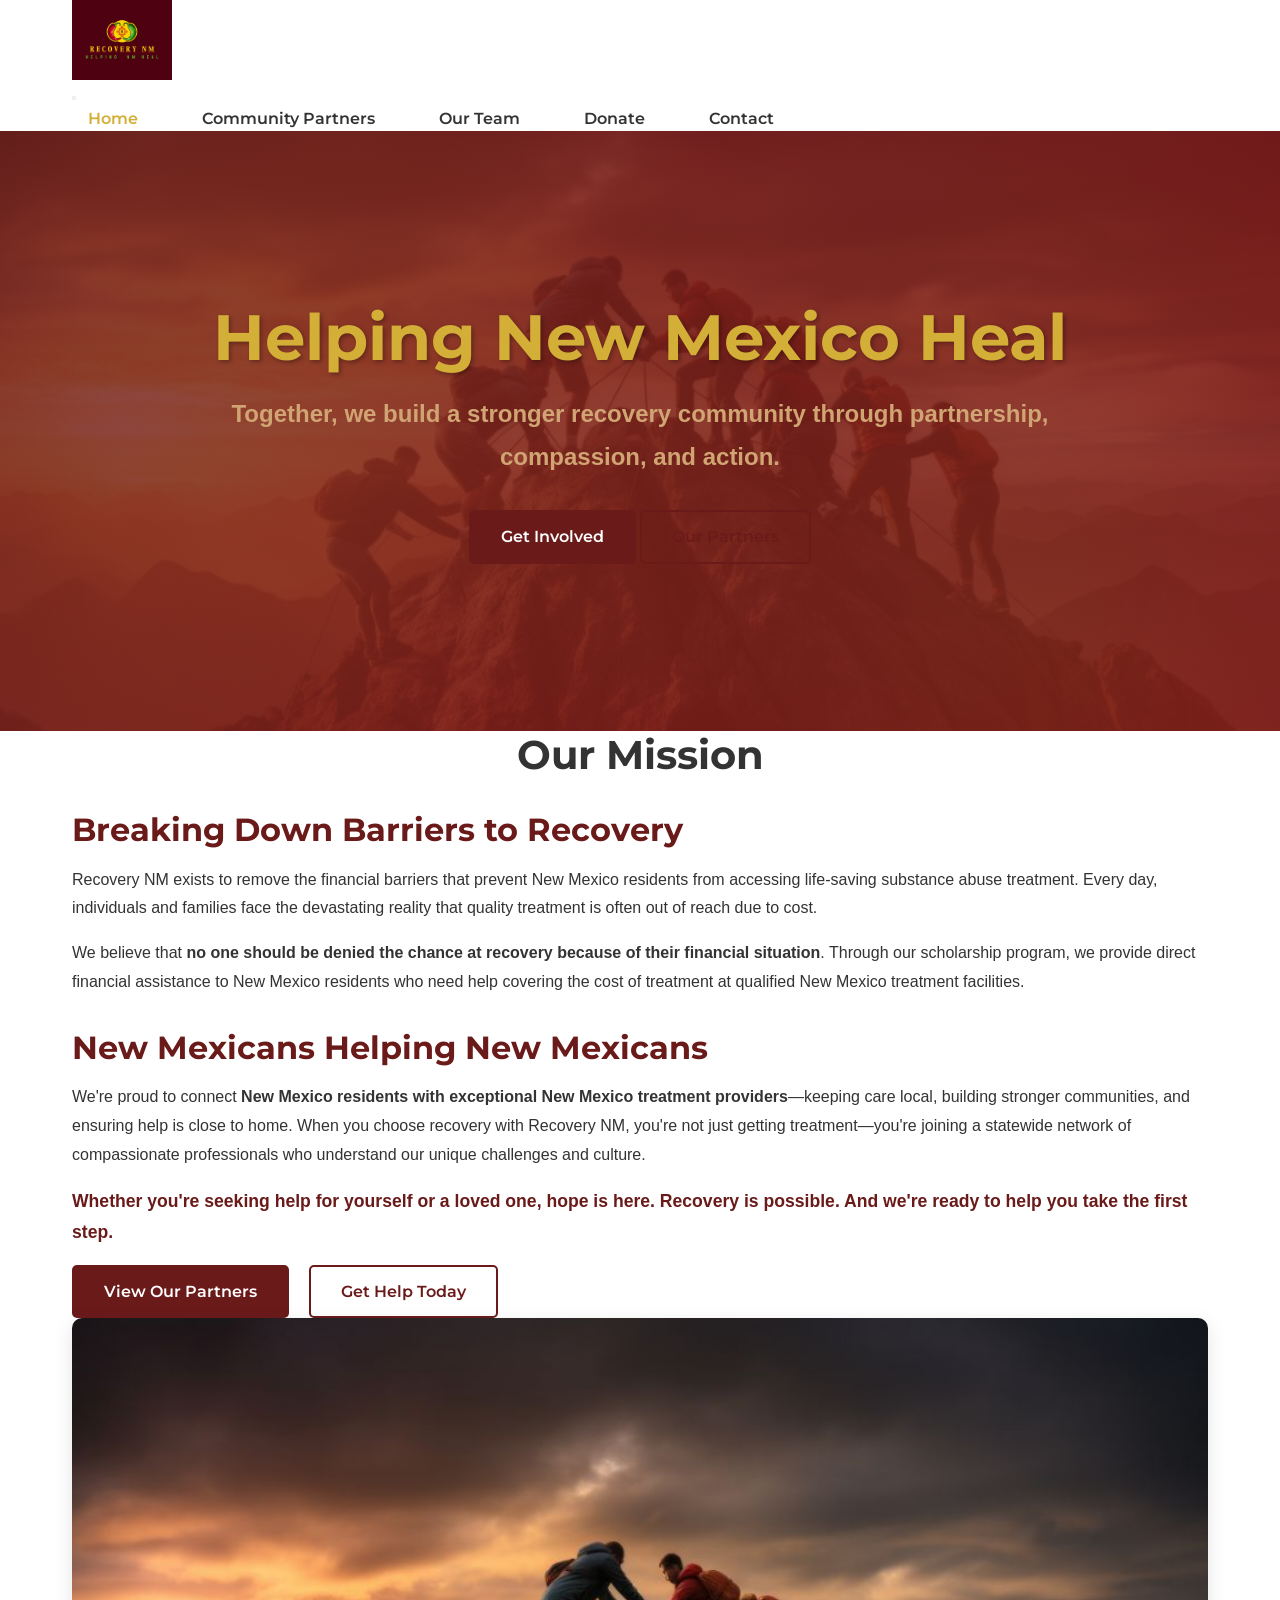
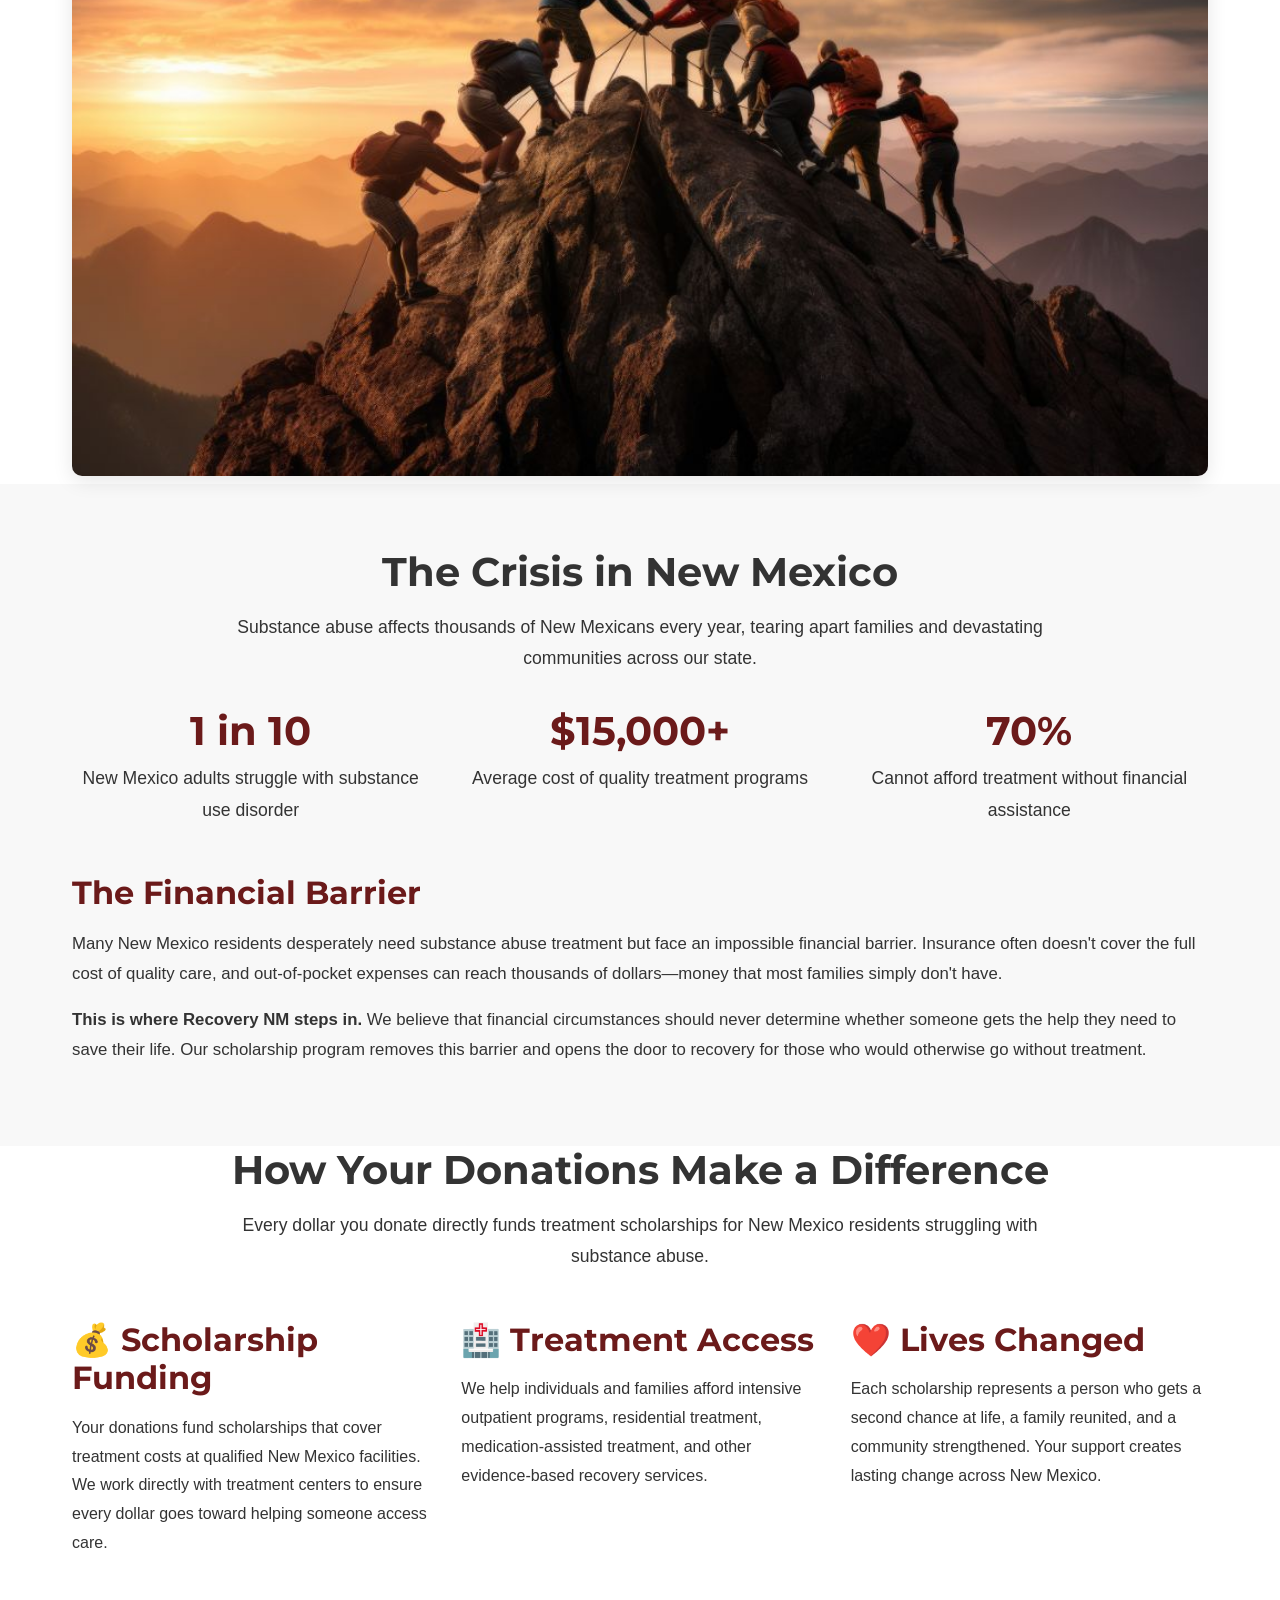
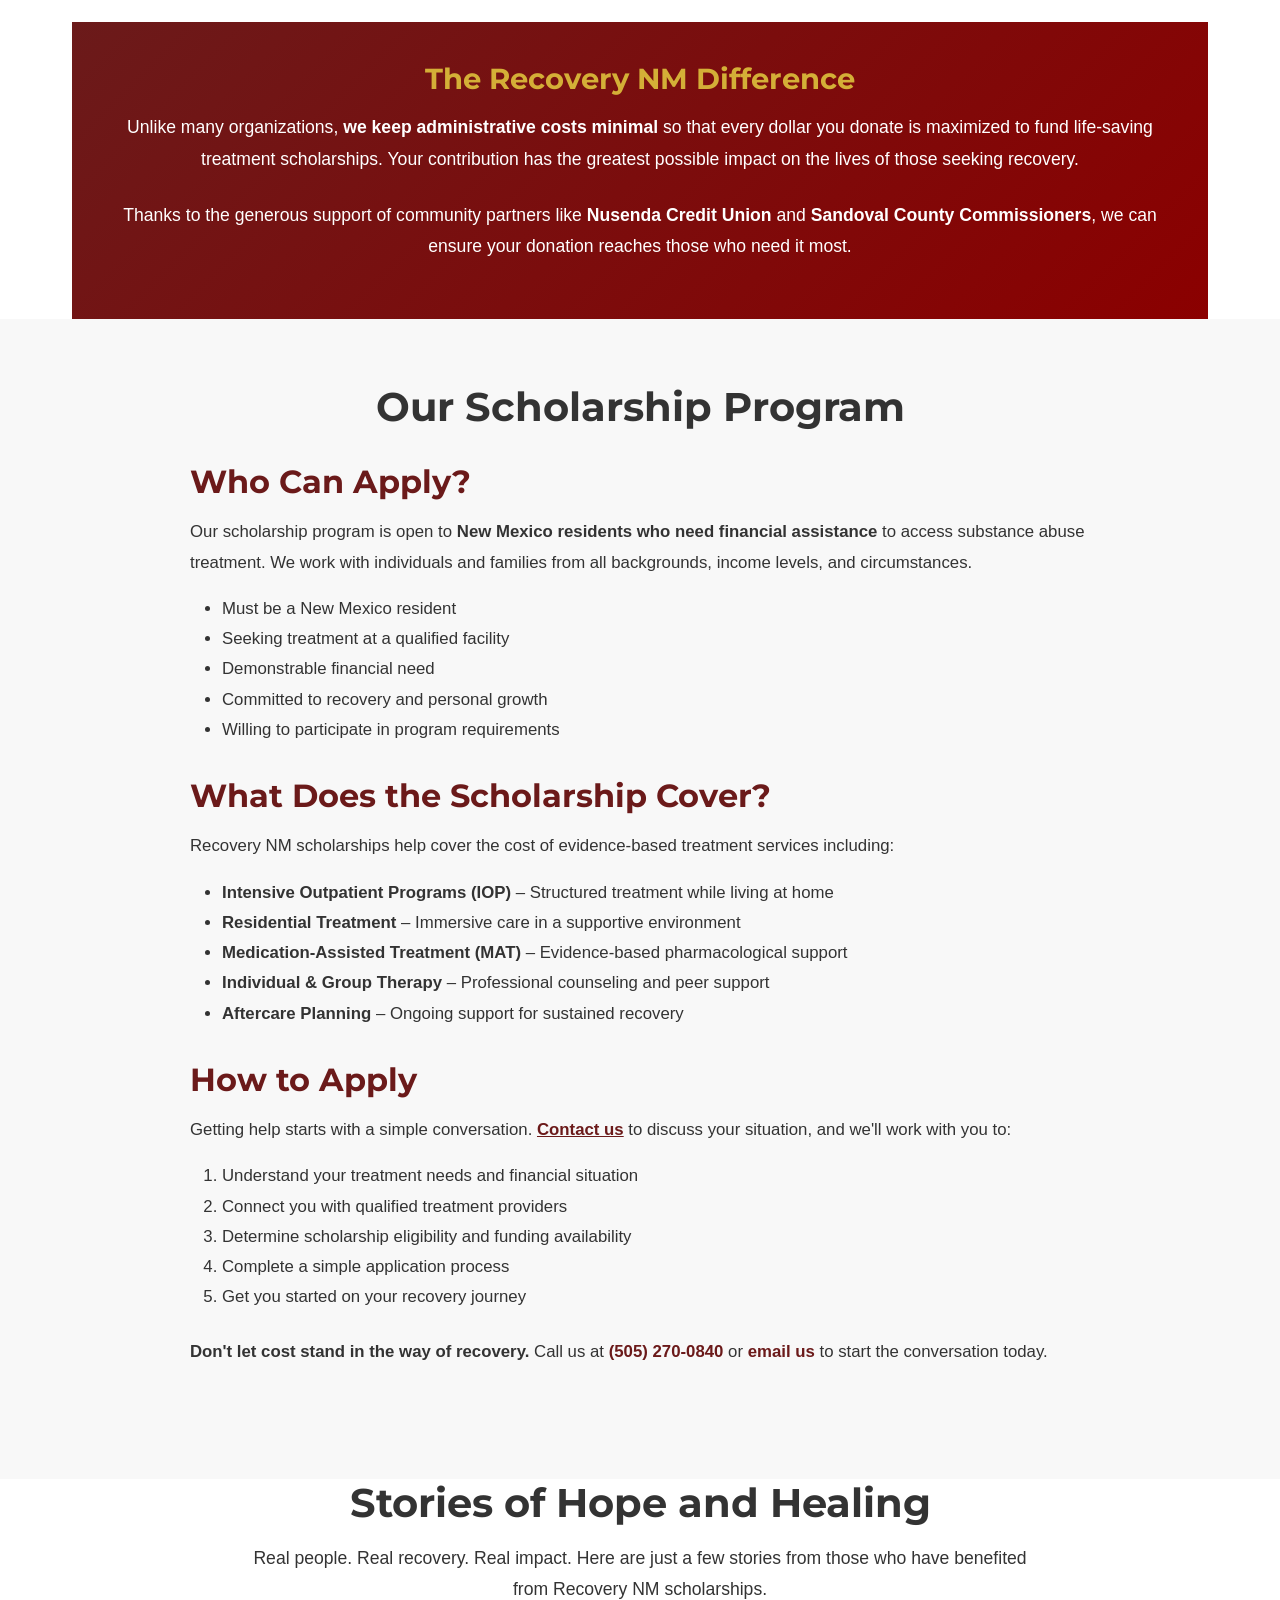
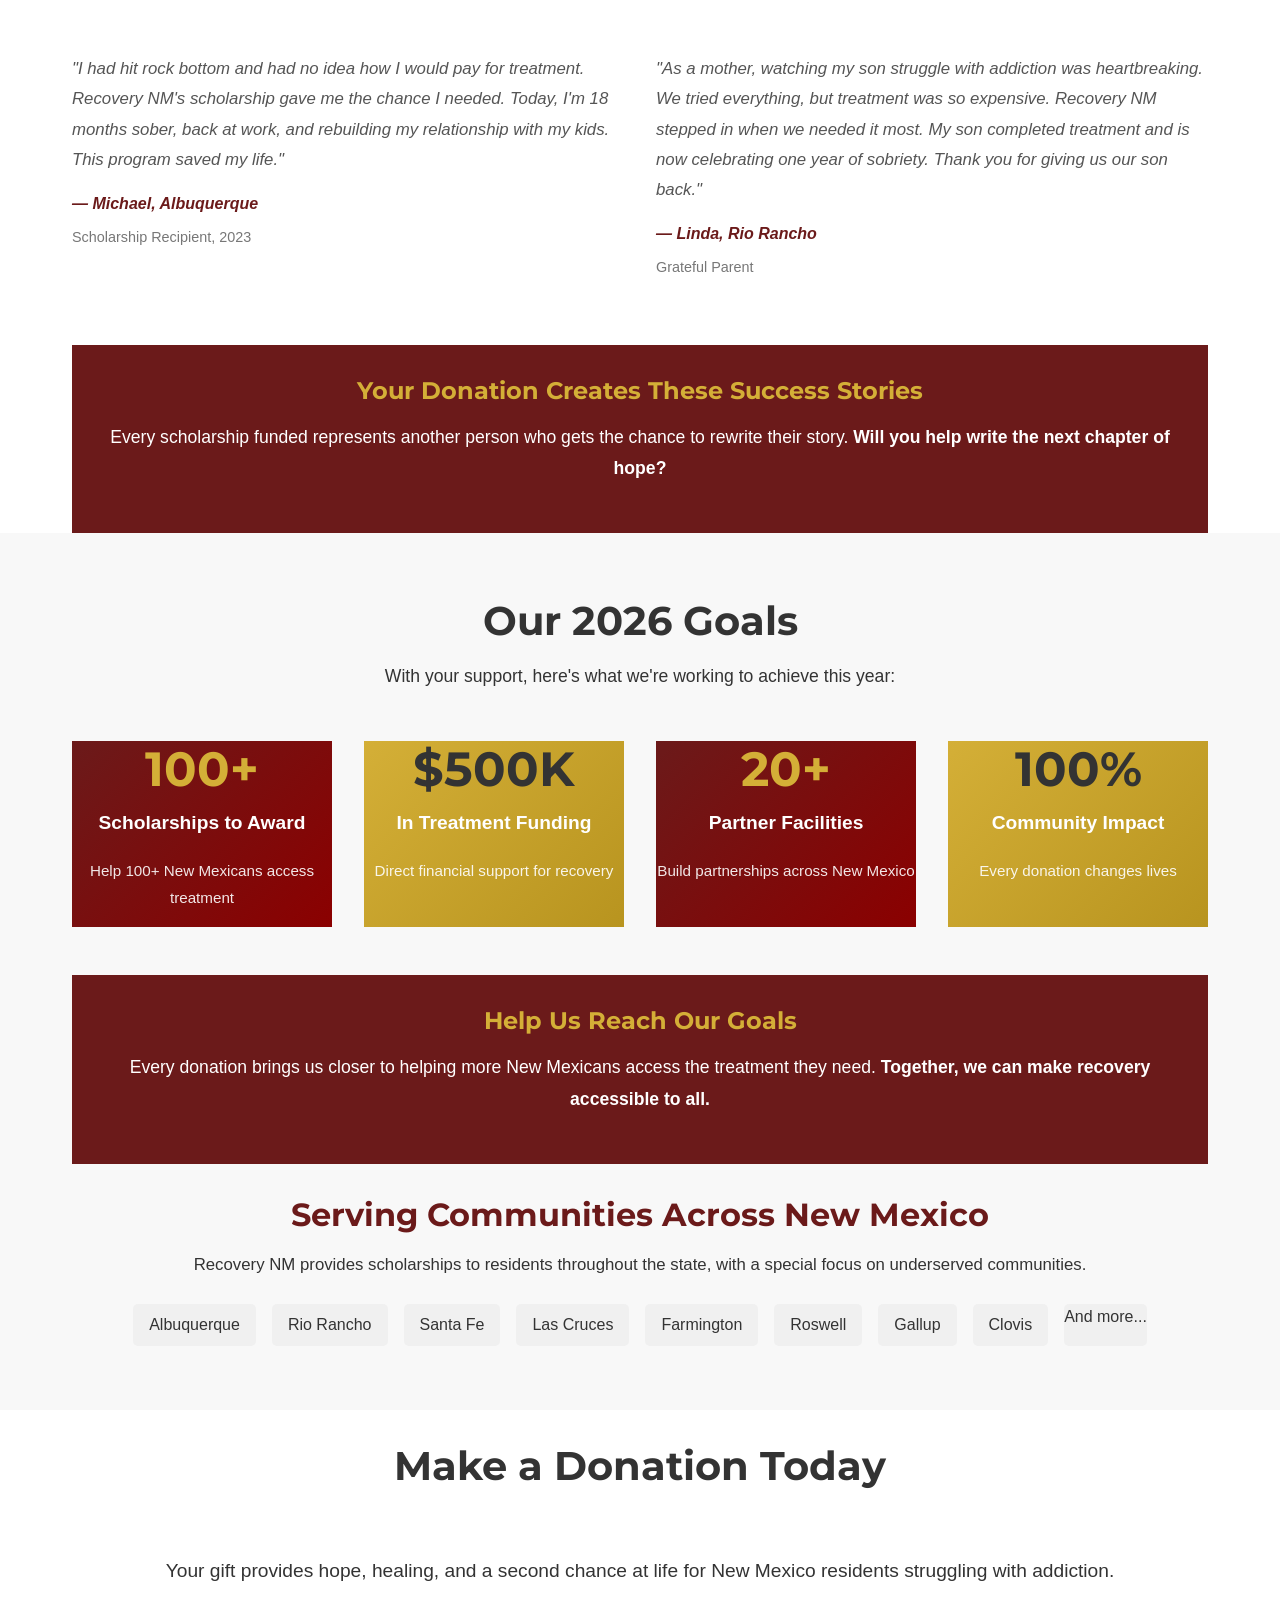
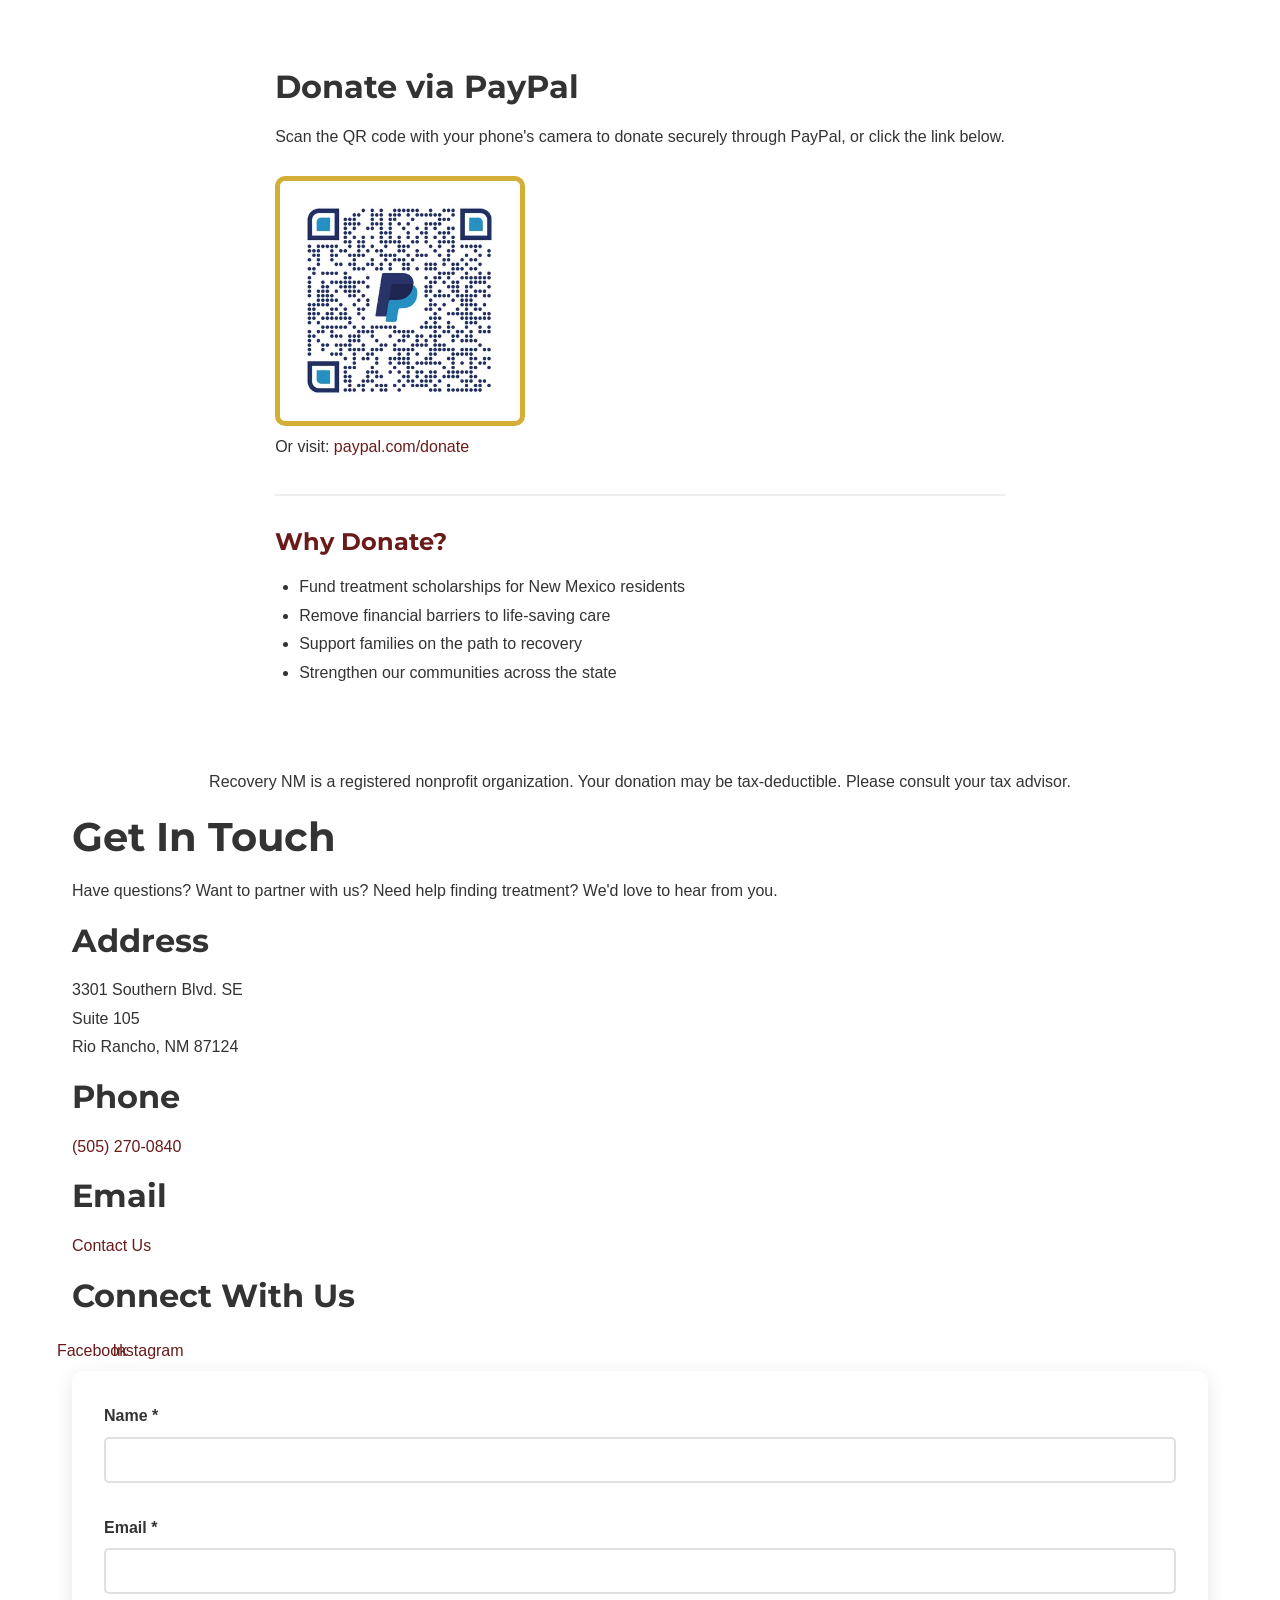
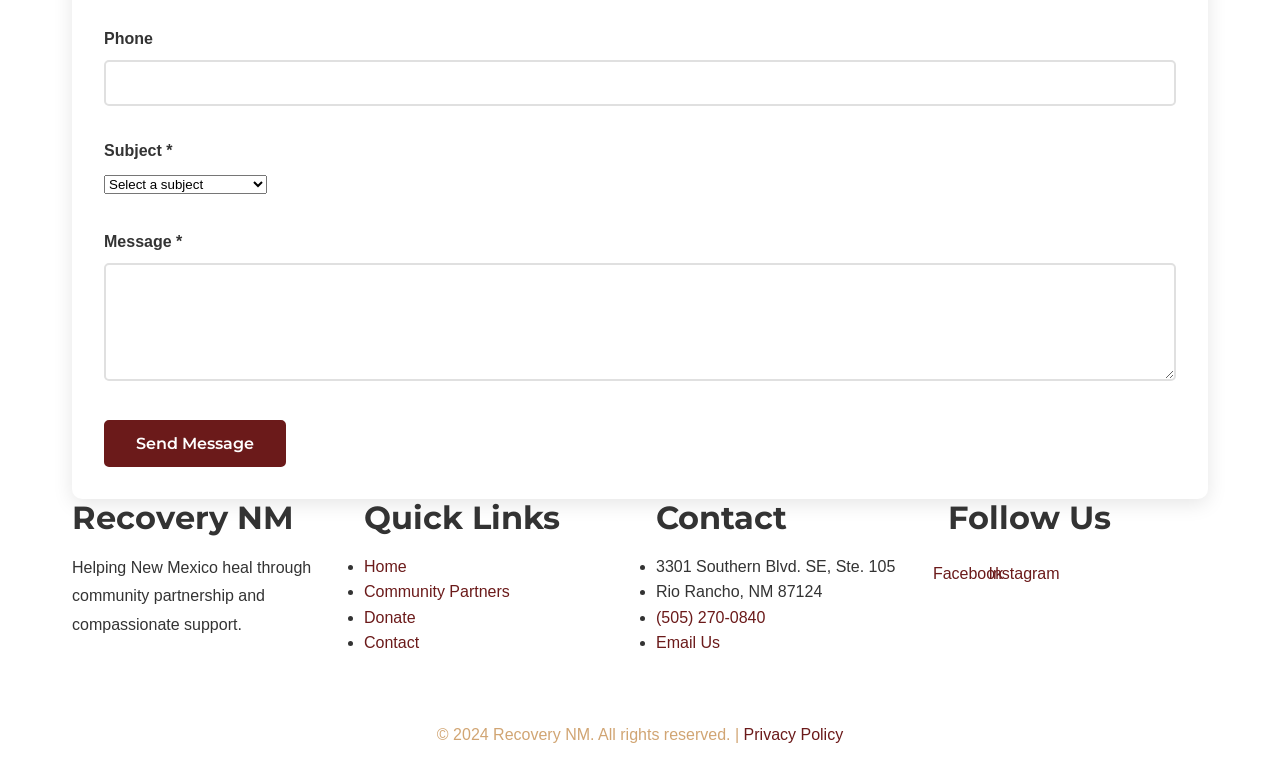
==== index.html @ 50d57548 "Update index.html" ====
<!DOCTYPE html>
<html lang="en">
<head>
    <meta charset="UTF-8">
    <meta name="viewport" content="width=device-width, initial-scale=1.0">
    
    <!-- Primary Meta Tags -->
    <title>Recovery NM - Substance Abuse Treatment Scholarships for New Mexico Residents</title>
    <meta name="title" content="Recovery NM - Substance Abuse Treatment Scholarships for New Mexico Residents">
    <meta name="description" content="Recovery NM provides treatment scholarships for New Mexico residents who cannot afford substance abuse treatment. Get help from New Mexico treatment providers. Call (505) 270-0840.">
    <meta name="keywords" content="substance abuse treatment New Mexico, addiction treatment scholarships, recovery help New Mexico, treatment funding NM, IOP scholarships, residential treatment help, Rio Rancho recovery, Albuquerque addiction help, Santa Fe treatment assistance, New Mexico drug rehab help">
    <meta name="author" content="Recovery NM">
    <meta name="robots" content="index, follow, max-image-preview:large, max-snippet:-1, max-video-preview:-1">
    <meta name="language" content="English">
    <meta name="revisit-after" content="7 days">
    <meta name="rating" content="General">
    <link rel="canonical" href="https://myrecoverynm.org/">
    
    <!-- Geo Tags for Local SEO -->
    <meta name="geo.region" content="US-NM">
    <meta name="geo.placename" content="Rio Rancho, New Mexico">
    <meta name="geo.position" content="35.2869;-106.6986">
    <meta name="ICBM" content="35.2869, -106.6986">
    
    <!-- Open Graph / Facebook -->
    <meta property="og:type" content="website">
    <meta property="og:url" content="https://myrecoverynm.org/">
    <meta property="og:site_name" content="Recovery NM">
    <meta property="og:title" content="Recovery NM - Substance Abuse Treatment Scholarships for New Mexico">
    <meta property="og:description" content="Free treatment scholarships for New Mexico residents struggling with addiction. Connect with local New Mexico treatment providers. Call (505) 270-0840 for help today.">
    <meta property="og:image" content="https://myrecoverynm.org/LOGO.png">
    <meta property="og:image:width" content="1200">
    <meta property="og:image:height" content="630">
    <meta property="og:image:alt" content="Recovery NM Logo - Helping New Mexico Heal">
    <meta property="og:locale" content="en_US">
    <meta property="article:modified_time" content="2026-05-21T00:00:00+00:00">
    
    <!-- Twitter Card -->
    <meta name="twitter:card" content="summary_large_image">
    <meta name="twitter:site" content="@RecoveryNM">
    <meta name="twitter:creator" content="@RecoveryNM">
    <meta name="twitter:url" content="https://myrecoverynm.org/">
    <meta name="twitter:title" content="Recovery NM - Treatment Scholarships for New Mexico Residents">
    <meta name="twitter:description" content="Get help paying for substance abuse treatment in New Mexico. Scholarships available for IOP and residential treatment. Call (505) 270-0840.">
    <meta name="twitter:image" content="https://myrecoverynm.org/LOGO.png">
    <meta name="twitter:image:alt" content="Recovery NM Logo">
    
    <!-- Apple Meta Tags -->
    <meta name="apple-mobile-web-app-capable" content="yes">
    <meta name="apple-mobile-web-app-status-bar-style" content="black-translucent">
    <meta name="apple-mobile-web-app-title" content="Recovery NM">
    <meta name="format-detection" content="telephone=yes">
    
    <!-- Microsoft Meta Tags -->
    <meta name="msapplication-TileColor" content="#6B1A1A">
    <meta name="msapplication-config" content="browserconfig.xml">
    <meta name="theme-color" content="#6B1A1A">
    
    <!-- Voice Search Optimization - Natural Language Questions -->
    <meta name="description" content="Looking for substance abuse treatment help in New Mexico? Recovery NM provides scholarships for New Mexico residents who cannot afford addiction treatment. We connect you with local New Mexico treatment providers for IOP and residential care. Call (505) 270-0840 for immediate assistance.">
    
    <!-- VERSION: ENHANCED-SEO-v3.0 | Last Updated: May 21, 2026 -->
    
    <link rel="stylesheet" href="css/main.css">
    <link rel="preconnect" href="https://fonts.googleapis.com">
    <link rel="preconnect" href="https://fonts.gstatic.com" crossorigin>
    <link href="https://fonts.googleapis.com/css2?family=Montserrat:wght@300;400;500;600;700&family=Open+Sans:wght@300;400;600&display=swap" rel="stylesheet">
    
    <link rel="icon" type="image/png" href="LOGO.png">
    <link rel="apple-touch-icon" href="LOGO.png">
    
    <!-- Enhanced Structured Data for SEO & Voice Search -->
    <script type="application/ld+json">
    {
      "@context": "https://schema.org",
      "@type": "NonprofitOrganization",
      "name": "Recovery NM",
      "alternateName": "Recovery New Mexico",
      "url": "https://myrecoverynm.org",
      "logo": {
        "@type": "ImageObject",
        "url": "https://myrecoverynm.org/LOGO.png",
        "width": 600,
        "height": 600
      },
      "image": "https://myrecoverynm.org/LOGO.png",
      "description": "Recovery NM provides substance abuse treatment scholarships for New Mexico residents who cannot afford addiction treatment. We connect New Mexicans with local treatment providers for IOP and residential care.",
      "slogan": "Helping New Mexico Heal",
      "foundingDate": "2023",
      "address": {
        "@type": "PostalAddress",
        "streetAddress": "3301 Southern Blvd. SE, Suite 105",
        "addressLocality": "Rio Rancho",
        "addressRegion": "NM",
        "postalCode": "87124",
        "addressCountry": "US"
      },
      "geo": {
        "@type": "GeoCoordinates",
        "latitude": "35.2869",
        "longitude": "-106.6986"
      },
      "telephone": "+1-505-270-0840",
      "email": "sean_roberts@dmhiop.com",
      "areaServed": {
        "@type": "State",
        "name": "New Mexico",
        "sameAs": "https://en.wikipedia.org/wiki/New_Mexico"
      },
      "serviceArea": [
        {
          "@type": "City",
          "name": "Albuquerque"
        },
        {
          "@type": "City",
          "name": "Rio Rancho"
        },
        {
          "@type": "City",
          "name": "Santa Fe"
        },
        {
          "@type": "City",
          "name": "Las Cruces"
        }
      ],
      "sameAs": [
        "https://www.facebook.com/RecoveryNM",
        "https://www.instagram.com/recoverynm"
      ],
      "contactPoint": [
        {
          "@type": "ContactPoint",
          "telephone": "+1-505-270-0840",
          "contactType": "Customer Service",
          "areaServed": "US-NM",
          "availableLanguage": ["English", "Spanish"],
          "contactOption": "TollFree"
        }
      ],
      "nonprofitStatus": "Nonprofit501c3",
      "knowsAbout": [
        "Substance Abuse Treatment",
        "Addiction Recovery",
        "Treatment Scholarships",
        "Intensive Outpatient Programs",
        "Residential Treatment",
        "Medication Assisted Treatment"
      ],
      "offers": {
        "@type": "Offer",
        "name": "Treatment Scholarships",
        "description": "Financial assistance for substance abuse treatment in New Mexico",
        "areaServed": "New Mexico"
      }
    }
    </script>
    
    <!-- FAQ Schema for Voice Search -->
    <script type="application/ld+json">
    {
      "@context": "https://schema.org",
      "@type": "FAQPage",
      "mainEntity": [
        {
          "@type": "Question",
          "name": "How do I get help paying for substance abuse treatment in New Mexico?",
          "acceptedAnswer": {
            "@type": "Answer",
            "text": "Recovery NM provides treatment scholarships for New Mexico residents who cannot afford substance abuse treatment. Call (505) 270-0840 to discuss your situation and apply for a scholarship to cover treatment costs at qualified New Mexico facilities."
          }
        },
        {
          "@type": "Question",
          "name": "What does Recovery NM scholarship cover?",
          "acceptedAnswer": {
            "@type": "Answer",
            "text": "Recovery NM scholarships help cover the cost of intensive outpatient programs (IOP), residential treatment, medication-assisted treatment, individual and group therapy, and aftercare planning at New Mexico treatment facilities."
          }
        },
        {
          "@type": "Question",
          "name": "Who is eligible for Recovery NM treatment scholarships?",
          "acceptedAnswer": {
            "@type": "Answer",
            "text": "New Mexico residents who demonstrate financial need and are seeking treatment at a qualified New Mexico facility are eligible to apply for Recovery NM scholarships. Call (505) 270-0840 to discuss eligibility."
          }
        },
        {
          "@type": "Question",
          "name": "Where is Recovery NM located?",
          "acceptedAnswer": {
            "@type": "Answer",
            "text": "Recovery NM is located at 3301 Southern Blvd. SE, Suite 105, Rio Rancho, NM 87124. We serve New Mexico residents statewide including Albuquerque, Rio Rancho, Santa Fe, Las Cruces, and all other New Mexico communities."
          }
        }
      ]
    }
    </script>
    
    <!-- Local Business Schema -->
    <script type="application/ld+json">
    {
      "@context": "https://schema.org",
      "@type": "LocalBusiness",
      "name": "Recovery NM",
      "image": "https://myrecoverynm.org/LOGO.png",
      "@id": "https://myrecoverynm.org",
      "url": "https://myrecoverynm.org",
      "telephone": "+1-505-270-0840",
      "priceRange": "$$",
      "address": {
        "@type": "PostalAddress",
        "streetAddress": "3301 Southern Blvd. SE, Suite 105",
        "addressLocality": "Rio Rancho",
        "addressRegion": "NM",
        "postalCode": "87124",
        "addressCountry": "US"
      },
      "geo": {
        "@type": "GeoCoordinates",
        "latitude": 35.2869,
        "longitude": -106.6986
      },
      "openingHoursSpecification": {
        "@type": "OpeningHoursSpecification",
        "dayOfWeek": [
          "Monday",
          "Tuesday",
          "Wednesday",
          "Thursday",
          "Friday"
        ],
        "opens": "09:00",
        "closes": "17:00"
      },
      "sameAs": [
        "https://www.facebook.com/RecoveryNM",
        "https://www.instagram.com/recoverynm"
      ]
    }
    </script>
</head>
<body>
    <!-- Header Section -->
    <header class="site-header">
        <div class="container">
            <div class="header-content">
                <div class="logo">
                    <a href="index.html" aria-label="Recovery NM Home">
                        <img src="LOGO.png" alt="Recovery NM Logo - Helping NM Heal" class="logo-image">
                    </a>
                </div>
                <nav class="main-nav" role="navigation" aria-label="Main navigation">
                    <button class="mobile-menu-toggle" aria-label="Toggle mobile menu" aria-expanded="false">
                        <span class="hamburger"></span>
                        <span class="hamburger"></span>
                        <span class="hamburger"></span>
                    </button>
                    <ul class="nav-menu">
                        <li><a href="index.html" class="nav-link active">Home</a></li>
                        <li><a href="community-partners.html" class="nav-link">Community Partners</a></li>
                        <li><a href="staff.html" class="nav-link">Our Team</a></li>
                        <li><a href="donate.html" class="nav-link">Donate</a></li>
                        <li><a href="#contact" class="nav-link">Contact</a></li>
                    </ul>
                </nav>
            </div>
        </div>
    </header>

    <!-- Hero Section -->
    <section class="hero" role="banner">
        <div class="container">
            <div class="hero-content">
                <h1 class="hero-title">Helping New Mexico Heal</h1>
                <p class="hero-subtitle">Together, we build a stronger recovery community through partnership, compassion, and action.</p>
                <div class="hero-cta">
                    <a href="#contact" class="btn btn-primary">Get Involved</a>
                    <a href="community-partners.html" class="btn btn-secondary">Our Partners</a>
                </div>
            </div>
        </div>
    </section>

    <!-- Mission Section -->
    <section class="partnership-section" id="about">
        <div class="container">
            <h2 class="section-title" style="text-align: center; margin-bottom: 2rem;">Our Mission</h2>
            <div class="section-grid">
                <div class="content-column">
                    <h3 style="color: #6B1A1A; margin-bottom: 1rem;">Breaking Down Barriers to Recovery</h3>
                    <p class="section-text">
                        Recovery NM exists to remove the financial barriers that prevent New Mexico residents from accessing life-saving substance abuse treatment. Every day, individuals and families face the devastating reality that quality treatment is often out of reach due to cost.
                    </p>
                    <p class="section-text">
                        We believe that <strong>no one should be denied the chance at recovery because of their financial situation</strong>. Through our scholarship program, we provide direct financial assistance to New Mexico residents who need help covering the cost of treatment at qualified New Mexico treatment facilities.
                    </p>
                    <h3 style="color: #6B1A1A; margin-bottom: 1rem; margin-top: 2rem;">New Mexicans Helping New Mexicans</h3>
                    <p class="section-text">
                        We're proud to connect <strong>New Mexico residents with exceptional New Mexico treatment providers</strong>—keeping care local, building stronger communities, and ensuring help is close to home. When you choose recovery with Recovery NM, you're not just getting treatment—you're joining a statewide network of compassionate professionals who understand our unique challenges and culture.
                    </p>
                    <p class="section-text" style="color: #6B1A1A; font-weight: 600; font-size: 1.1rem;">
                        Whether you're seeking help for yourself or a loved one, hope is here. Recovery is possible. And we're ready to help you take the first step.
                    </p>
                    <a href="community-partners.html" class="btn btn-primary" style="margin-right: 1rem;">View Our Partners</a>
                    <a href="#contact" class="btn btn-secondary">Get Help Today</a>
                </div>
                <div class="image-column">
                    <img src="HERO-CLIMBERS.jpg" alt="Team helping each other reach the summit" class="section-image">
                </div>
            </div>
        </div>
    </section>

    <!-- The Crisis Section -->
    <section class="donation-section" style="background: #f8f8f8; padding: 4rem 0;">
        <div class="container">
            <h2 class="section-title" style="text-align: center; margin-bottom: 1rem;">The Crisis in New Mexico</h2>
            <p class="section-text" style="text-align: center; max-width: 900px; margin: 0 auto 2rem; font-size: 1.1rem;">
                Substance abuse affects thousands of New Mexicans every year, tearing apart families and devastating communities across our state.
            </p>
            
            <div style="display: grid; grid-template-columns: repeat(auto-fit, minmax(280px, 1fr)); gap: 2rem; margin-bottom: 2rem;">
                <div class="donation-card" style="text-align: center;">
                    <h3 style="color: #6B1A1A; font-size: 2.5rem; margin-bottom: 0.5rem;">1 in 10</h3>
                    <p style="font-size: 1.1rem;">New Mexico adults struggle with substance use disorder</p>
                </div>
                
                <div class="donation-card" style="text-align: center;">
                    <h3 style="color: #6B1A1A; font-size: 2.5rem; margin-bottom: 0.5rem;">$15,000+</h3>
                    <p style="font-size: 1.1rem;">Average cost of quality treatment programs</p>
                </div>
                
                <div class="donation-card" style="text-align: center;">
                    <h3 style="color: #6B1A1A; font-size: 2.5rem; margin-bottom: 0.5rem;">70%</h3>
                    <p style="font-size: 1.1rem;">Cannot afford treatment without financial assistance</p>
                </div>
            </div>
            
            <div class="donation-card">
                <h3 style="color: #6B1A1A; margin-bottom: 1rem;">The Financial Barrier</h3>
                <p style="font-size: 1.05rem; line-height: 1.8; margin-bottom: 1rem;">
                    Many New Mexico residents desperately need substance abuse treatment but face an impossible financial barrier. Insurance often doesn't cover the full cost of quality care, and out-of-pocket expenses can reach thousands of dollars—money that most families simply don't have.
                </p>
                <p style="font-size: 1.05rem; line-height: 1.8;">
                    <strong>This is where Recovery NM steps in.</strong> We believe that financial circumstances should never determine whether someone gets the help they need to save their life. Our scholarship program removes this barrier and opens the door to recovery for those who would otherwise go without treatment.
                </p>
            </div>
        </div>
    </section>

    <!-- How Donations Help Section -->
    <section class="partnership-section">
        <div class="container">
            <h2 class="section-title" style="text-align: center; margin-bottom: 1rem;">How Your Donations Make a Difference</h2>
            <p class="section-text" style="text-align: center; max-width: 800px; margin: 0 auto 3rem; font-size: 1.1rem;">
                Every dollar you donate directly funds treatment scholarships for New Mexico residents struggling with substance abuse.
            </p>
            
            <div style="display: grid; grid-template-columns: repeat(auto-fit, minmax(280px, 1fr)); gap: 2rem; margin-bottom: 3rem;">
                <div class="donation-card">
                    <h3 style="color: #6B1A1A; margin-bottom: 1rem;">💰 Scholarship Funding</h3>
                    <p>Your donations fund scholarships that cover treatment costs at qualified New Mexico facilities. We work directly with treatment centers to ensure every dollar goes toward helping someone access care.</p>
                </div>
                
                <div class="donation-card">
                    <h3 style="color: #6B1A1A; margin-bottom: 1rem;">🏥 Treatment Access</h3>
                    <p>We help individuals and families afford intensive outpatient programs, residential treatment, medication-assisted treatment, and other evidence-based recovery services.</p>
                </div>
                
                <div class="donation-card">
                    <h3 style="color: #6B1A1A; margin-bottom: 1rem;">❤️ Lives Changed</h3>
                    <p>Each scholarship represents a person who gets a second chance at life, a family reunited, and a community strengthened. Your support creates lasting change across New Mexico.</p>
                </div>
            </div>
            
            <div class="donation-card" style="background: linear-gradient(135deg, #6B1A1A 0%, #8B0000 100%); color: white; padding: 2.5rem; text-align: center;">
                <h3 style="color: #D4AF37; margin-bottom: 1rem; font-size: 1.8rem;">The Recovery NM Difference</h3>
                <p style="font-size: 1.1rem; line-height: 1.8; margin-bottom: 1.5rem;">
                    Unlike many organizations, <strong>we keep administrative costs minimal</strong> so that every dollar you donate is maximized to fund life-saving treatment scholarships. Your contribution has the greatest possible impact on the lives of those seeking recovery.
                </p>
                <p style="font-size: 1.1rem; line-height: 1.8;">
                    Thanks to the generous support of community partners like <strong>Nusenda Credit Union</strong> and <strong>Sandoval County Commissioners</strong>, we can ensure your donation reaches those who need it most.
                </p>
            </div>
        </div>
    </section>

    <!-- Scholarship Program Section -->
    <section class="donation-section" style="background: #f8f8f8; padding: 4rem 0;">
        <div class="container">
            <h2 class="section-title" style="text-align: center; margin-bottom: 2rem;">Our Scholarship Program</h2>
            
            <div style="max-width: 900px; margin: 0 auto 3rem;">
                <div class="donation-card" style="margin-bottom: 2rem;">
                    <h3 style="color: #6B1A1A; margin-bottom: 1rem;">Who Can Apply?</h3>
                    <p style="font-size: 1.05rem; line-height: 1.8; margin-bottom: 1rem;">
                        Our scholarship program is open to <strong>New Mexico residents who need financial assistance</strong> to access substance abuse treatment. We work with individuals and families from all backgrounds, income levels, and circumstances.
                    </p>
                    <ul style="padding-left: 2rem; line-height: 1.8; font-size: 1.05rem;">
                        <li>Must be a New Mexico resident</li>
                        <li>Seeking treatment at a qualified facility</li>
                        <li>Demonstrable financial need</li>
                        <li>Committed to recovery and personal growth</li>
                        <li>Willing to participate in program requirements</li>
                    </ul>
                </div>
                
                <div class="donation-card" style="margin-bottom: 2rem;">
                    <h3 style="color: #6B1A1A; margin-bottom: 1rem;">What Does the Scholarship Cover?</h3>
                    <p style="font-size: 1.05rem; line-height: 1.8; margin-bottom: 1rem;">
                        Recovery NM scholarships help cover the cost of evidence-based treatment services including:
                    </p>
                    <ul style="padding-left: 2rem; line-height: 1.8; font-size: 1.05rem;">
                        <li><strong>Intensive Outpatient Programs (IOP)</strong> – Structured treatment while living at home</li>
                        <li><strong>Residential Treatment</strong> – Immersive care in a supportive environment</li>
                        <li><strong>Medication-Assisted Treatment (MAT)</strong> – Evidence-based pharmacological support</li>
                        <li><strong>Individual & Group Therapy</strong> – Professional counseling and peer support</li>
                        <li><strong>Aftercare Planning</strong> – Ongoing support for sustained recovery</li>
                    </ul>
                </div>
                
                <div class="donation-card">
                    <h3 style="color: #6B1A1A; margin-bottom: 1rem;">How to Apply</h3>
                    <p style="font-size: 1.05rem; line-height: 1.8; margin-bottom: 1rem;">
                        Getting help starts with a simple conversation. <a href="#contact" style="color: #6B1A1A; font-weight: 600; text-decoration: underline;">Contact us</a> to discuss your situation, and we'll work with you to:
                    </p>
                    <ol style="padding-left: 2rem; line-height: 1.8; font-size: 1.05rem;">
                        <li>Understand your treatment needs and financial situation</li>
                        <li>Connect you with qualified treatment providers</li>
                        <li>Determine scholarship eligibility and funding availability</li>
                        <li>Complete a simple application process</li>
                        <li>Get you started on your recovery journey</li>
                    </ol>
                    <p style="font-size: 1.05rem; line-height: 1.8; margin-top: 1.5rem;">
                        <strong>Don't let cost stand in the way of recovery.</strong> Call us at <a href="tel:505-270-0840" style="color: #6B1A1A; font-weight: 600;">(505) 270-0840</a> or <a href="mailto:sean_roberts@dmhiop.com" style="color: #6B1A1A; font-weight: 600;">email us</a> to start the conversation today.
                    </p>
                </div>
            </div>
        </div>
    </section>

    <!-- Success Stories / Testimonials Section -->
    <section class="partnership-section">
        <div class="container">
            <h2 class="section-title" style="text-align: center; margin-bottom: 1rem;">Stories of Hope and Healing</h2>
            <p class="section-text" style="text-align: center; max-width: 800px; margin: 0 auto 3rem; font-size: 1.1rem;">
                Real people. Real recovery. Real impact. Here are just a few stories from those who have benefited from Recovery NM scholarships.
            </p>
            
            <div style="display: grid; grid-template-columns: repeat(auto-fit, minmax(300px, 1fr)); gap: 2rem; margin-bottom: 3rem;">
                <div class="donation-card">
                    <blockquote style="font-style: italic; color: #555; margin-bottom: 1rem; font-size: 1.05rem; line-height: 1.8;">
                        "I had hit rock bottom and had no idea how I would pay for treatment. Recovery NM's scholarship gave me the chance I needed. Today, I'm 18 months sober, back at work, and rebuilding my relationship with my kids. This program saved my life."
                    </blockquote>
                    <cite style="color: #6B1A1A; font-weight: 600; font-size: 1rem;">— Michael, Albuquerque</cite>
                    <p style="margin-top: 0.5rem; font-size: 0.9rem; color: #777;">Scholarship Recipient, 2023</p>
                </div>
                
                <div class="donation-card">
                    <blockquote style="font-style: italic; color: #555; margin-bottom: 1rem; font-size: 1.05rem; line-height: 1.8;">
                        "As a mother, watching my son struggle with addiction was heartbreaking. We tried everything, but treatment was so expensive. Recovery NM stepped in when we needed it most. My son completed treatment and is now celebrating one year of sobriety. Thank you for giving us our son back."
                    </blockquote>
                    <cite style="color: #6B1A1A; font-weight: 600; font-size: 1rem;">— Linda, Rio Rancho</cite>
                    <p style="margin-top: 0.5rem; font-size: 0.9rem; color: #777;">Grateful Parent</p>
                </div>
            </div>
            
            <div class="donation-card" style="background: #6B1A1A; color: white; padding: 2rem; text-align: center;">
                <h3 style="color: #D4AF37; margin-bottom: 1rem; font-size: 1.5rem;">Your Donation Creates These Success Stories</h3>
                <p style="font-size: 1.1rem; line-height: 1.8;">
                    Every scholarship funded represents another person who gets the chance to rewrite their story. <strong>Will you help write the next chapter of hope?</strong>
                </p>
            </div>
        </div>
    </section>

    <!-- Our Goals Section -->
    <section class="donation-section" style="background: #f8f8f8; padding: 4rem 0;">
        <div class="container">
            <h2 class="section-title" style="text-align: center; margin-bottom: 1rem;">Our 2026 Goals</h2>
            <p class="section-text" style="text-align: center; max-width: 800px; margin: 0 auto 3rem; font-size: 1.1rem;">
                With your support, here's what we're working to achieve this year:
            </p>
            
            <div style="display: grid; grid-template-columns: repeat(auto-fit, minmax(250px, 1fr)); gap: 2rem; margin-bottom: 3rem;">
                <div class="donation-card" style="text-align: center; background: linear-gradient(135deg, #6B1A1A 0%, #8B0000 100%); color: white;">
                    <h3 style="color: #D4AF37; font-size: 3rem; margin-bottom: 0.5rem;">100+</h3>
                    <p style="font-size: 1.2rem; font-weight: 600;">Scholarships to Award</p>
                    <p style="font-size: 0.95rem; margin-top: 0.5rem; opacity: 0.9;">Help 100+ New Mexicans access treatment</p>
                </div>
                
                <div class="donation-card" style="text-align: center; background: linear-gradient(135deg, #D4AF37 0%, #B8941F 100%); color: white;">
                    <h3 style="font-size: 3rem; margin-bottom: 0.5rem;">$500K</h3>
                    <p style="font-size: 1.2rem; font-weight: 600;">In Treatment Funding</p>
                    <p style="font-size: 0.95rem; margin-top: 0.5rem; opacity: 0.9;">Direct financial support for recovery</p>
                </div>
                
                <div class="donation-card" style="text-align: center; background: linear-gradient(135deg, #6B1A1A 0%, #8B0000 100%); color: white;">
                    <h3 style="color: #D4AF37; font-size: 3rem; margin-bottom: 0.5rem;">20+</h3>
                    <p style="font-size: 1.2rem; font-weight: 600;">Partner Facilities</p>
                    <p style="font-size: 0.95rem; margin-top: 0.5rem; opacity: 0.9;">Build partnerships across New Mexico</p>
                </div>
                
                <div class="donation-card" style="text-align: center; background: linear-gradient(135deg, #D4AF37 0%, #B8941F 100%); color: white;">
                    <h3 style="font-size: 3rem; margin-bottom: 0.5rem;">100%</h3>
                    <p style="font-size: 1.2rem; font-weight: 600;">Community Impact</p>
                    <p style="font-size: 0.95rem; margin-top: 0.5rem; opacity: 0.9;">Every donation changes lives</p>
                </div>
            </div>
            
            <div class="donation-card" style="background: #6B1A1A; color: white; padding: 2rem; text-align: center;">
                <h3 style="color: #D4AF37; margin-bottom: 1rem; font-size: 1.5rem;">Help Us Reach Our Goals</h3>
                <p style="font-size: 1.1rem; line-height: 1.8;">
                    Every donation brings us closer to helping more New Mexicans access the treatment they need. <strong>Together, we can make recovery accessible to all.</strong>
                </p>
            </div>
            
            <div class="donation-card" style="margin-top: 2rem;">
                <h3 style="color: #6B1A1A; margin-bottom: 1rem; text-align: center;">Serving Communities Across New Mexico</h3>
                <p style="font-size: 1.05rem; line-height: 1.8; text-align: center; margin-bottom: 1.5rem;">
                    Recovery NM provides scholarships to residents throughout the state, with a special focus on underserved communities.
                </p>
                <div style="display: flex; flex-wrap: wrap; gap: 1rem; justify-content: center; font-size: 1rem;">
                    <span style="background: #f0f0f0; padding: 0.5rem 1rem; border-radius: 5px;">Albuquerque</span>
                    <span style="background: #f0f0f0; padding: 0.5rem 1rem; border-radius: 5px;">Rio Rancho</span>
                    <span style="background: #f0f0f0; padding: 0.5rem 1rem; border-radius: 5px;">Santa Fe</span>
                    <span style="background: #f0f0f0; padding: 0.5rem 1rem; border-radius: 5px;">Las Cruces</span>
                    <span style="background: #f0f0f0; padding: 0.5rem 1rem; border-radius: 5px;">Farmington</span>
                    <span style="background: #f0f0f0; padding: 0.5rem 1rem; border-radius: 5px;">Roswell</span>
                    <span style="background: #f0f0f0; padding: 0.5rem 1rem; border-radius: 5px;">Gallup</span>
                    <span style="background: #f0f0f0; padding: 0.5rem 1rem; border-radius: 5px;">Clovis</span>
                    <span style="background: #f0f0f0; padding: 0.5rem 1rm; border-radius: 5px;">And more...</span>
                </div>
            </div>
        </div>
    </section>

    <!-- Donation Section -->
    <section class="donation-section" id="donate">
        <div class="container">
            <div class="donation-content">
                <h2 class="section-title">Make a Donation Today</h2>
                <p class="section-text" style="font-size: 1.2rem; margin-bottom: 2rem;">
                    Your gift provides hope, healing, and a second chance at life for New Mexico residents struggling with addiction.
                </p>
                
                <div class="donation-options">
                    <div class="donation-card">
                        <h3>Donate via PayPal</h3>
                        <p style="margin-bottom: 1.5rem;">Scan the QR code with your phone's camera to donate securely through PayPal, or click the link below.</p>
                        <img src="PAYPAL-QR.png" alt="PayPal QR Code - Scan to Donate to Recovery NM" class="qr-code">
                        <p class="donation-note">Or visit: <a href="https://www.paypal.com/donate?campaign_id=RECOVERNM" target="_blank" rel="noopener" class="donation-link">paypal.com/donate</a></p>
                        
                        <div style="margin-top: 2rem; padding-top: 2rem; border-top: 2px solid #eee;">
                            <h4 style="color: #6B1A1A; margin-bottom: 1rem;">Why Donate?</h4>
                            <ul style="text-align: left; padding-left: 1.5rem; line-height: 1.8;">
                                <li>Fund treatment scholarships for New Mexico residents</li>
                                <li>Remove financial barriers to life-saving care</li>
                                <li>Support families on the path to recovery</li>
                                <li>Strengthen our communities across the state</li>
                            </ul>
                        </div>
                    </div>
                </div>
                
                <p class="tax-info" style="margin-top: 2rem;">Recovery NM is a registered nonprofit organization. Your donation may be tax-deductible. Please consult your tax advisor.</p>
            </div>
        </div>
    </section>

    <!-- Contact Section -->
    <section class="contact-section" id="contact">
        <div class="container">
            <div class="contact-content">
                <div class="contact-info">
                    <h2 class="section-title">Get In Touch</h2>
                    <p class="section-text">Have questions? Want to partner with us? Need help finding treatment? We'd love to hear from you.</p>
                    
                    <div class="contact-details">
                        <div class="contact-item">
                            <h3>Address</h3>
                            <p>3301 Southern Blvd. SE<br>Suite 105<br>Rio Rancho, NM 87124</p>
                        </div>
                        <div class="contact-item">
                            <h3>Phone</h3>
                            <p><a href="tel:505-270-0840">(505) 270-0840</a></p>
                        </div>
                        <div class="contact-item">
                            <h3>Email</h3>
                            <p><a href="mailto:sean_roberts@dmhiop.com">Contact Us</a></p>
                        </div>
                        <div class="contact-item">
                            <h3>Connect With Us</h3>
                            <div class="social-links">
                                <a href="https://www.facebook.com/RecoveryNM" target="_blank" rel="noopener" aria-label="Visit our Facebook page" class="social-link">Facebook</a>
                                <a href="https://www.instagram.com/recoverynm" target="_blank" rel="noopener" aria-label="Visit our Instagram page" class="social-link">Instagram</a>
                            </div>
                        </div>
                    </div>
                </div>
                
                <div class="contact-form-wrapper">
                    <form name="contact" method="POST" data-netlify="true" netlify-honeypot="bot-field" class="contact-form" aria-label="Contact form">
                        <!-- Netlify Form Detection -->
                        <input type="hidden" name="form-name" value="contact">
                        
                        <!-- Honeypot for spam prevention -->
                        <p class="hidden">
                            <label>Don't fill this out if you're human: <input name="bot-field"></label>
                        </p>
                        
                        <div class="form-group">
                            <label for="name">Name *</label>
                            <input type="text" id="name" name="name" required aria-required="true">
                        </div>
                        
                        <div class="form-group">
                            <label for="email">Email *</label>
                            <input type="email" id="email" name="email" required aria-required="true">
                        </div>
                        
                        <div class="form-group">
                            <label for="phone">Phone</label>
                            <input type="tel" id="phone" name="phone">
                        </div>
                        
                        <div class="form-group">
                            <label for="subject">Subject *</label>
                            <select id="subject" name="subject" required aria-required="true">
                                <option value="">Select a subject</option>
                                <option value="general">General Inquiry</option>
                                <option value="partnership">Partnership Opportunity</option>
                                <option value="support">Seeking Support</option>
                                <option value="volunteer">Volunteer</option>
                                <option value="other">Other</option>
                            </select>
                        </div>
                        
                        <div class="form-group">
                            <label for="message">Message *</label>
                            <textarea id="message" name="message" rows="5" required aria-required="true"></textarea>
                        </div>
                        
                        <button type="submit" class="btn btn-primary">Send Message</button>
                    </form>
                </div>
            </div>
        </div>
    </section>

    <!-- Footer -->
    <footer class="site-footer">
        <div class="container">
            <div class="footer-content">
                <div class="footer-column">
                    <h3>Recovery NM</h3>
                    <p>Helping New Mexico heal through community partnership and compassionate support.</p>
                </div>
                
                <div class="footer-column">
                    <h3>Quick Links</h3>
                    <ul class="footer-links">
                        <li><a href="index.html">Home</a></li>
                        <li><a href="community-partners.html">Community Partners</a></li>
                        <li><a href="#donate">Donate</a></li>
                        <li><a href="#contact">Contact</a></li>
                    </ul>
                </div>
                
                <div class="footer-column">
                    <h3>Contact</h3>
                    <ul class="footer-links">
                        <li>3301 Southern Blvd. SE, Ste. 105</li>
                        <li>Rio Rancho, NM 87124</li>
                        <li><a href="tel:505-270-0840">(505) 270-0840</a></li>
                        <li><a href="mailto:sean_roberts@dmhiop.com">Email Us</a></li>
                    </ul>
                </div>
                
                <div class="footer-column">
                    <h3>Follow Us</h3>
                    <div class="social-links">
                        <a href="https://www.facebook.com/RecoveryNM" target="_blank" rel="noopener" aria-label="Facebook">Facebook</a>
                        <a href="https://www.instagram.com/recoverynm" target="_blank" rel="noopener" aria-label="Instagram">Instagram</a>
                    </div>
                </div>
            </div>
            
            <div class="footer-bottom">
                <p>&copy; 2024 Recovery NM. All rights reserved. | <a href="#privacy">Privacy Policy</a></p>
            </div>
        </div>
    </footer>

    <!-- Mobile Menu Script -->
    <script>
        document.addEventListener('DOMContentLoaded', function() {
            const menuToggle = document.querySelector('.mobile-menu-toggle');
            const navMenu = document.querySelector('.nav-menu');
            
            if (menuToggle && navMenu) {
                menuToggle.addEventListener('click', function() {
                    navMenu.classList.toggle('active');
                    const isExpanded = navMenu.classList.contains('active');
                    menuToggle.setAttribute('aria-expanded', isExpanded);
                });
                
                // Close menu when clicking outside
                document.addEventListener('click', function(event) {
                    if (!event.target.closest('.main-nav')) {
                        navMenu.classList.remove('active');
                        menuToggle.setAttribute('aria-expanded', 'false');
                    }
                });
            }
        });
    </script>
</body>
</html>
---- css/main.css ----
/* ===================================
   Recovery NM Website - Main Stylesheet
   Last Updated: March 30, 2026
   =================================== */

/* ===================================
   CSS Variables (Brand Colors)
   =================================== */
:root {
    /* Brand Colors from Logo */
    --color-maroon: #6B1A1A;          /* Deep maroon background */
    --color-gold: #D4AF37;            /* Gold/yellow text */
    --color-green: #6B8E23;           /* Green from chile */
    --color-red: #8B0000;             /* Red from chile */
    --color-tan: #D1A573;             /* Tan/beige accent */
    
    /* Neutrals */
    --color-white: #FFFFFF;
    --color-light-gray: #F5F5F5;
    --color-dark-gray: #333333;
    --color-medium-gray: #666666;
    
    /* Typography */
    --font-primary: 'Lato', -apple-system, BlinkMacSystemFont, 'Segoe UI', sans-serif;
    --font-secondary: 'Montserrat', -apple-system, BlinkMacSystemFont, 'Segoe UI', sans-serif;
    
    /* Spacing */
    --spacing-xs: 0.5rem;
    --spacing-sm: 1rem;
    --spacing-md: 2rem;
    --spacing-lg: 3rem;
    --spacing-xl: 4rem;
    
    /* Transitions */
    --transition-fast: 0.2s ease;
    --transition-medium: 0.3s ease;
}

/* ===================================
   CSS Reset & Base Styles
   =================================== */
* {
    margin: 0;
    padding: 0;
    box-sizing: border-box;
}

html {
    font-size: 16px;
    scroll-behavior: smooth;
}

body {
    font-family: var(--font-primary);
    font-weight: 400;
    line-height: 1.6;
    color: var(--color-dark-gray);
    background-color: var(--color-white);
    -webkit-font-smoothing: antialiased;
    -moz-osx-font-smoothing: grayscale;
}

/* ===================================
   Typography
   =================================== */
h1, h2, h3, h4, h5, h6 {
    font-family: var(--font-secondary);
    font-weight: 700;
    line-height: 1.2;
    margin-bottom: var(--spacing-sm);
    color: var(--color-dark-gray);
}

h1 { font-size: 3rem; }
h2 { font-size: 2.5rem; }
h3 { font-size: 2rem; }
h4 { font-size: 1.5rem; }
h5 { font-size: 1.25rem; }
h6 { font-size: 1.1rem; }

p {
    margin-bottom: var(--spacing-sm);
    line-height: 1.8;
}

a {
    color: var(--color-maroon);
    text-decoration: none;
    transition: color var(--transition-fast);
}

a:hover {
    color: var(--color-gold);
}

/* ===================================
   Container & Layout
   =================================== */
.container {
    width: 100%;
    max-width: 1200px;
    margin: 0 auto;
    padding: 0 var(--spacing-md);
}

.row {
    display: flex;
    flex-wrap: wrap;
    gap: var(--spacing-md);
    align-items: center;
}

.col-image,
.col-content {
    flex: 1;
    min-width: 300px;
}

.section {
    padding: var(--spacing-xl) 0;
}

.section-dark {
    background-color: var(--color-maroon);
    color: var(--color-white);
}

.section-light {
    background-color: var(--color-light-gray);
}

.text-center {
    text-align: center;
}

/* ===================================
   Header / Navigation
   =================================== */
.header {
    background-color: var(--color-white);
    box-shadow: 0 2px 10px rgba(0, 0, 0, 0.1);
    position: sticky;
    top: 0;
    z-index: 1000;
    padding: var(--spacing-sm) 0;
}

.nav-wrapper {
    display: flex;
    justify-content: space-between;
    align-items: center;
}

.logo {
    flex-shrink: 0;
}

.logo-image {
    height: 80px;
    width: auto;
    display: block;
}

.main-nav ul {
    display: flex;
    list-style: none;
    gap: var(--spacing-md);
    align-items: center;
}

.main-nav a {
    font-family: var(--font-secondary);
    font-weight: 600;
    font-size: 1rem;
    color: var(--color-dark-gray);
    padding: var(--spacing-xs) var(--spacing-sm);
    transition: color var(--transition-fast);
}

.main-nav a:hover,
.main-nav a.active {
    color: var(--color-gold);
}

.main-nav .btn-donate {
    background-color: var(--color-gold);
    color: var(--color-maroon);
    padding: var(--spacing-xs) var(--spacing-md);
    border-radius: 5px;
    font-weight: 700;
}

.main-nav .btn-donate:hover {
    background-color: var(--color-maroon);
    color: var(--color-gold);
}

/* Mobile Menu Button */
.mobile-menu-btn {
    display: none;
    flex-direction: column;
    gap: 5px;
    background: none;
    border: none;
    cursor: pointer;
    padding: var(--spacing-xs);
}

.mobile-menu-btn span {
    width: 25px;
    height: 3px;
    background-color: var(--color-maroon);
    transition: var(--transition-medium);
}

/* ===================================
   Hero Section
   =================================== */
.hero {
    position: relative;
    background: 
        linear-gradient(135deg, rgba(107, 26, 26, 0.85) 0%, rgba(139, 26, 26, 0.85) 100%),
        url('../HERO-CLIMBERS.jpg') center/cover no-repeat;
    color: var(--color-white);
    padding: var(--spacing-xl) 0 var(--spacing-xl) 0;
    min-height: 600px;
    display: flex;
    align-items: center;
    overflow: hidden;
}

.hero::before {
    content: '';
    position: absolute;
    top: 0;
    left: 0;
    right: 0;
    bottom: 0;
    background: 
        radial-gradient(circle at 20% 50%, rgba(212, 175, 55, 0.1) 0%, transparent 50%),
        radial-gradient(circle at 80% 80%, rgba(107, 142, 35, 0.1) 0%, transparent 50%);
    pointer-events: none;
}

.hero-content {
    position: relative;
    z-index: 1;
    max-width: 900px;
    margin: 0 auto;
    text-align: center;
}

.hero h1 {
    color: var(--color-gold);
    font-size: 4rem;
    margin-bottom: var(--spacing-sm);
    text-shadow: 2px 2px 4px rgba(0, 0, 0, 0.3);
}

.hero-subtitle {
    font-size: 1.5rem;
    font-weight: 600;
    color: var(--color-tan);
    margin-bottom: var(--spacing-md);
}

.hero-text {
    font-size: 1.1rem;
    line-height: 1.8;
    color: var(--color-white);
    text-align: left;
    margin-top: var(--spacing-md);
}

.hero-text p {
    margin-bottom: var(--spacing-md);
}

.hero-text a {
    color: var(--color-gold);
    text-decoration: underline;
}

.hero-text a:hover {
    color: var(--color-tan);
}

/* ===================================
   Buttons
   =================================== */
.btn {
    display: inline-flex;
    align-items: center;
    gap: var(--spacing-xs);
    padding: 12px 30px;
    border-radius: 5px;
    font-family: var(--font-secondary);
    font-weight: 600;
    font-size: 1rem;
    text-decoration: none;
    border: 2px solid transparent;
    cursor: pointer;
    transition: all var(--transition-medium);
}

.btn-primary {
    background-color: var(--color-maroon);
    color: var(--color-white);
    border-color: var(--color-maroon);
}

.btn-primary:hover {
    background-color: var(--color-gold);
    color: var(--color-maroon);
    border-color: var(--color-gold);
}

.btn-secondary {
    background-color: transparent;
    color: var(--color-maroon);
    border-color: var(--color-maroon);
}

.btn-secondary:hover {
    background-color: var(--color-maroon);
    color: var(--color-white);
}

.btn-donate-large {
    background-color: var(--color-gold);
    color: var(--color-maroon);
    padding: 15px 40px;
    font-size: 1.2rem;
    font-weight: 700;
    border: none;
}

.btn-donate-large:hover {
    background-color: var(--color-maroon);
    color: var(--color-gold);
    transform: translateY(-2px);
    box-shadow: 0 5px 15px rgba(0, 0, 0, 0.2);
}

/* ===================================
   Partnerships Section
   =================================== */
.partnerships {
    background-color: var(--color-white);
}

.section-image {
    width: 100%;
    height: auto;
    border-radius: 10px;
    box-shadow: 0 5px 20px rgba(0, 0, 0, 0.1);
}

/* ===================================
   Why Help Section (Donation)
   =================================== */
.why-help {
    text-align: center;
}

.section-label {
    text-transform: uppercase;
    color: var(--color-gold);
    font-size: 1rem;
    letter-spacing: 2px;
    margin-bottom: var(--spacing-sm);
}

.section-title-large {
    color: var(--color-white);
    font-size: 2.5rem;
    margin-bottom: var(--spacing-md);
}

.donation-content {
    display: flex;
    gap: var(--spacing-lg);
    align-items: center;
    justify-content: center;
    flex-wrap: wrap;
    margin-top: var(--spacing-md);
}

.donation-text {
    flex: 1;
    min-width: 300px;
    max-width: 600px;
    text-align: left;
}

.donation-qr {
    flex-shrink: 0;
    text-align: center;
}

.qr-code {
    width: 250px;
    height: 250px;
    border: 5px solid var(--color-gold);
    border-radius: 10px;
    background-color: var(--color-white);
    padding: 10px;
}

.qr-label {
    margin-top: var(--spacing-sm);
    font-weight: 700;
    color: var(--color-gold);
    font-size: 1.1rem;
}

/* ===================================
   Contact Section
   =================================== */
.contact-wrapper {
    display: flex;
    gap: var(--spacing-lg);
    margin-top: var(--spacing-md);
}

.contact-info {
    flex: 1;
    min-width: 300px;
}

.info-block {
    margin-bottom: var(--spacing-md);
}

.info-block a {
    color: var(--color-maroon);
    font-weight: 600;
}

.info-block a:hover {
    color: var(--color-gold);
}

.map-container {
    margin-top: var(--spacing-md);
    border-radius: 10px;
    overflow: hidden;
    box-shadow: 0 3px 10px rgba(0, 0, 0, 0.1);
}

.contact-form-wrapper {
    flex: 1;
    min-width: 300px;
}

/* ===================================
   Forms
   =================================== */
.contact-form {
    background-color: var(--color-white);
    padding: var(--spacing-md);
    border-radius: 10px;
    box-shadow: 0 5px 20px rgba(0, 0, 0, 0.1);
}

.form-row {
    display: flex;
    gap: var(--spacing-sm);
}

.form-group {
    margin-bottom: var(--spacing-md);
    flex: 1;
}

.form-group label {
    display: block;
    margin-bottom: var(--spacing-xs);
    font-weight: 600;
    color: var(--color-dark-gray);
}

.form-group input,
.form-group textarea {
    width: 100%;
    padding: 12px;
    border: 2px solid #E0E0E0;
    border-radius: 5px;
    font-family: var(--font-primary);
    font-size: 1rem;
    transition: border-color var(--transition-fast);
}

.form-group input:focus,
.form-group textarea:focus {
    outline: none;
    border-color: var(--color-gold);
}

.btn-submit {
    width: 100%;
    margin-top: var(--spacing-sm);
}

.donate-button-wrapper {
    margin-top: var(--spacing-md);
}

.hidden {
    display: none;
}

/* ===================================
   Footer
   =================================== */
.footer {
    background-color: var(--color-maroon);
    color: var(--color-white);
    padding: var(--spacing-xl) 0 var(--spacing-md) 0;
}

.footer-content {
    display: grid;
    grid-template-columns: repeat(auto-fit, minmax(250px, 1fr));
    gap: var(--spacing-md);
    margin-bottom: var(--spacing-md);
}

.footer-col h5,
.footer-col h6 {
    color: var(--color-gold);
    margin-bottom: var(--spacing-sm);
}

.footer-col p,
.footer-col a {
    color: var(--color-white);
}

.footer-col a:hover {
    color: var(--color-gold);
}

.social-links {
    display: flex;
    gap: var(--spacing-sm);
    margin-top: var(--spacing-sm);
}

.social-links a {
    display: flex;
    align-items: center;
    justify-content: center;
    width: 40px;
    height: 40px;
    background-color: rgba(255, 255, 255, 0.1);
    border-radius: 50%;
    transition: all var(--transition-fast);
}

.social-links a:hover {
    background-color: var(--color-gold);
    transform: translateY(-3px);
}

.social-links svg {
    width: 20px;
    height: 20px;
}

.footer-bottom {
    text-align: center;
    padding-top: var(--spacing-md);
    border-top: 1px solid rgba(255, 255, 255, 0.2);
    color: var(--color-tan);
}

/* ===================================
   Responsive Design
   =================================== */

/* Tablet */
@media (max-width: 768px) {
    :root {
        --spacing-xl: 3rem;
    }
    
    .hero h1 {
        font-size: 2.5rem;
    }
    
    .hero-subtitle {
        font-size: 1.2rem;
    }
    
    h2 {
        font-size: 2rem;
    }
    
    .row {
        flex-direction: column;
    }
    
    .contact-wrapper {
        flex-direction: column;
    }
    
    .donation-content {
        flex-direction: column;
    }
    
    .mobile-menu-btn {
        display: flex;
    }
    
    .main-nav {
        position: fixed;
        top: 100px;
        left: -100%;
        width: 100%;
        height: calc(100vh - 100px);
        background-color: var(--color-white);
        box-shadow: 0 5px 20px rgba(0, 0, 0, 0.1);
        transition: left var(--transition-medium);
        z-index: 999;
    }
    
    .main-nav.active {
        left: 0;
    }
    
    .main-nav ul {
        flex-direction: column;
        padding: var(--spacing-md);
        gap: var(--spacing-sm);
    }
    
    .main-nav a {
        display: block;
        padding: var(--spacing-sm);
        border-bottom: 1px solid #E0E0E0;
    }
}

/* Mobile */
@media (max-width: 480px) {
    :root {
        --spacing-xl: 2rem;
        --spacing-lg: 2rem;
    }
    
    .container {
        padding: 0 var(--spacing-sm);
    }
    
    .hero h1 {
        font-size: 2rem;
    }
    
    .hero-subtitle {
        font-size: 1rem;
    }
    
    .logo-image {
        height: 60px;
    }
    
    .qr-code {
        width: 200px;
        height: 200px;
    }
    
    .form-row {
        flex-direction: column;
    }
}

/* Print Styles */
/* ===================================
   Community Partners Page Styles
   =================================== */

.hero-small {
    min-height: 300px;
    padding: 80px 0 60px;
    background: 
        linear-gradient(135deg, rgba(107, 26, 26, 0.8) 0%, rgba(139, 0, 0, 0.8) 100%),
        url('../HEART-HANDS.jpg') center/cover no-repeat;
}

.content-centered {
    max-width: 900px;
    margin: 0 auto;
}

.lead {
    font-size: 1.25rem;
    font-weight: 400;
    margin-bottom: 1.5rem;
}

/* Inspirational Image */
.inspiration-image-wrapper {
    margin: 2.5rem 0;
    border-radius: 12px;
    overflow: hidden;
    box-shadow: 0 10px 40px rgba(0, 0, 0, 0.2);
}

.inspiration-image {
    width: 100%;
    height: auto;
    display: block;
}

/* Partner Grid */
.partners-grid {
    display: grid;
    gap: 3rem;
}

.partner-tier {
    background: rgba(255, 255, 255, 0.05);
    padding: 2rem;
    border-radius: 12px;
    border: 2px solid rgba(212, 175, 55, 0.3);
}

.tier-title {
    color: #D4AF37;
    font-size: 1.75rem;
    margin-bottom: 0.5rem;
    font-family: 'Montserrat', sans-serif;
}

.tier-description {
    color: rgba(255, 255, 255, 0.8);
    margin-bottom: 1.5rem;
    font-size: 1rem;
}

.partner-list {
    display: grid;
    gap: 1rem;
}

.partner-card {
    background: rgba(255, 255, 255, 0.1);
    padding: 1.5rem;
    border-radius: 8px;
    border-left: 4px solid #D4AF37;
}

.partner-card h4 {
    color: #D4AF37;
    margin-bottom: 0.5rem;
    font-size: 1.25rem;
}

.partner-card p {
    color: rgba(255, 255, 255, 0.9);
    margin: 0;
    line-height: 1.6;
}

.partner-card.placeholder {
    border-left-color: rgba(212, 175, 55, 0.4);
    opacity: 0.7;
}

.partner-card.placeholder p {
    font-style: italic;
    color: rgba(255, 255, 255, 0.6);
}

/* CTA Box */
.cta-box {
    background: linear-gradient(135deg, #6B1A1A 0%, #8B0000 100%);
    padding: 3rem;
    border-radius: 12px;
    text-align: center;
    box-shadow: 0 10px 30px rgba(0, 0, 0, 0.3);
}

.cta-box h2 {
    color: #D4AF37;
    margin-bottom: 1rem;
}

.cta-box p {
    color: rgba(255, 255, 255, 0.9);
    font-size: 1.1rem;
    margin-bottom: 2rem;
    max-width: 700px;
    margin-left: auto;
    margin-right: auto;
}

.cta-buttons {
    display: flex;
    gap: 1rem;
    justify-content: center;
    flex-wrap: wrap;
    margin-bottom: 2rem;
}

.partner-benefits {
    background: rgba(0, 0, 0, 0.2);
    padding: 2rem;
    border-radius: 8px;
    margin-top: 2rem;
}

.partner-benefits h3 {
    color: #D4AF37;
    margin-bottom: 1rem;
    font-size: 1.3rem;
}

.partner-benefits ul {
    list-style: none;
    padding: 0;
    text-align: left;
    max-width: 600px;
    margin: 0 auto;
}

.partner-benefits li {
    color: rgba(255, 255, 255, 0.9);
    padding: 0.5rem 0;
    font-size: 1rem;
}

/* Testimonials */
.section-testimonials {
    background: linear-gradient(135deg, #6B8E23 0%, #556B2F 100%);
}

.testimonials-grid {
    display: grid;
    grid-template-columns: repeat(auto-fit, minmax(280px, 1fr));
    gap: 2rem;
    margin-top: 2rem;
}

.testimonial-card {
    background: rgba(255, 255, 255, 0.1);
    padding: 2rem;
    border-radius: 12px;
    border-top: 4px solid #D4AF37;
}

.testimonial-card blockquote {
    margin: 0;
}

.testimonial-card p {
    color: rgba(255, 255, 255, 0.95);
    font-size: 1.05rem;
    line-height: 1.7;
    margin-bottom: 1rem;
    font-style: italic;
}

.testimonial-card cite {
    color: #D4AF37;
    font-style: normal;
    font-weight: 600;
    font-size: 0.95rem;
}

@media (max-width: 768px) {
    .cta-box {
        padding: 2rem 1.5rem;
    }
    
    .cta-buttons {
        flex-direction: column;
        align-items: stretch;
    }
    
    .testimonials-grid {
        grid-template-columns: 1fr;
    }
}

@media print {
    .header,
    .mobile-menu-btn,
    .btn,
    .contact-form {
        display: none;
    }
}
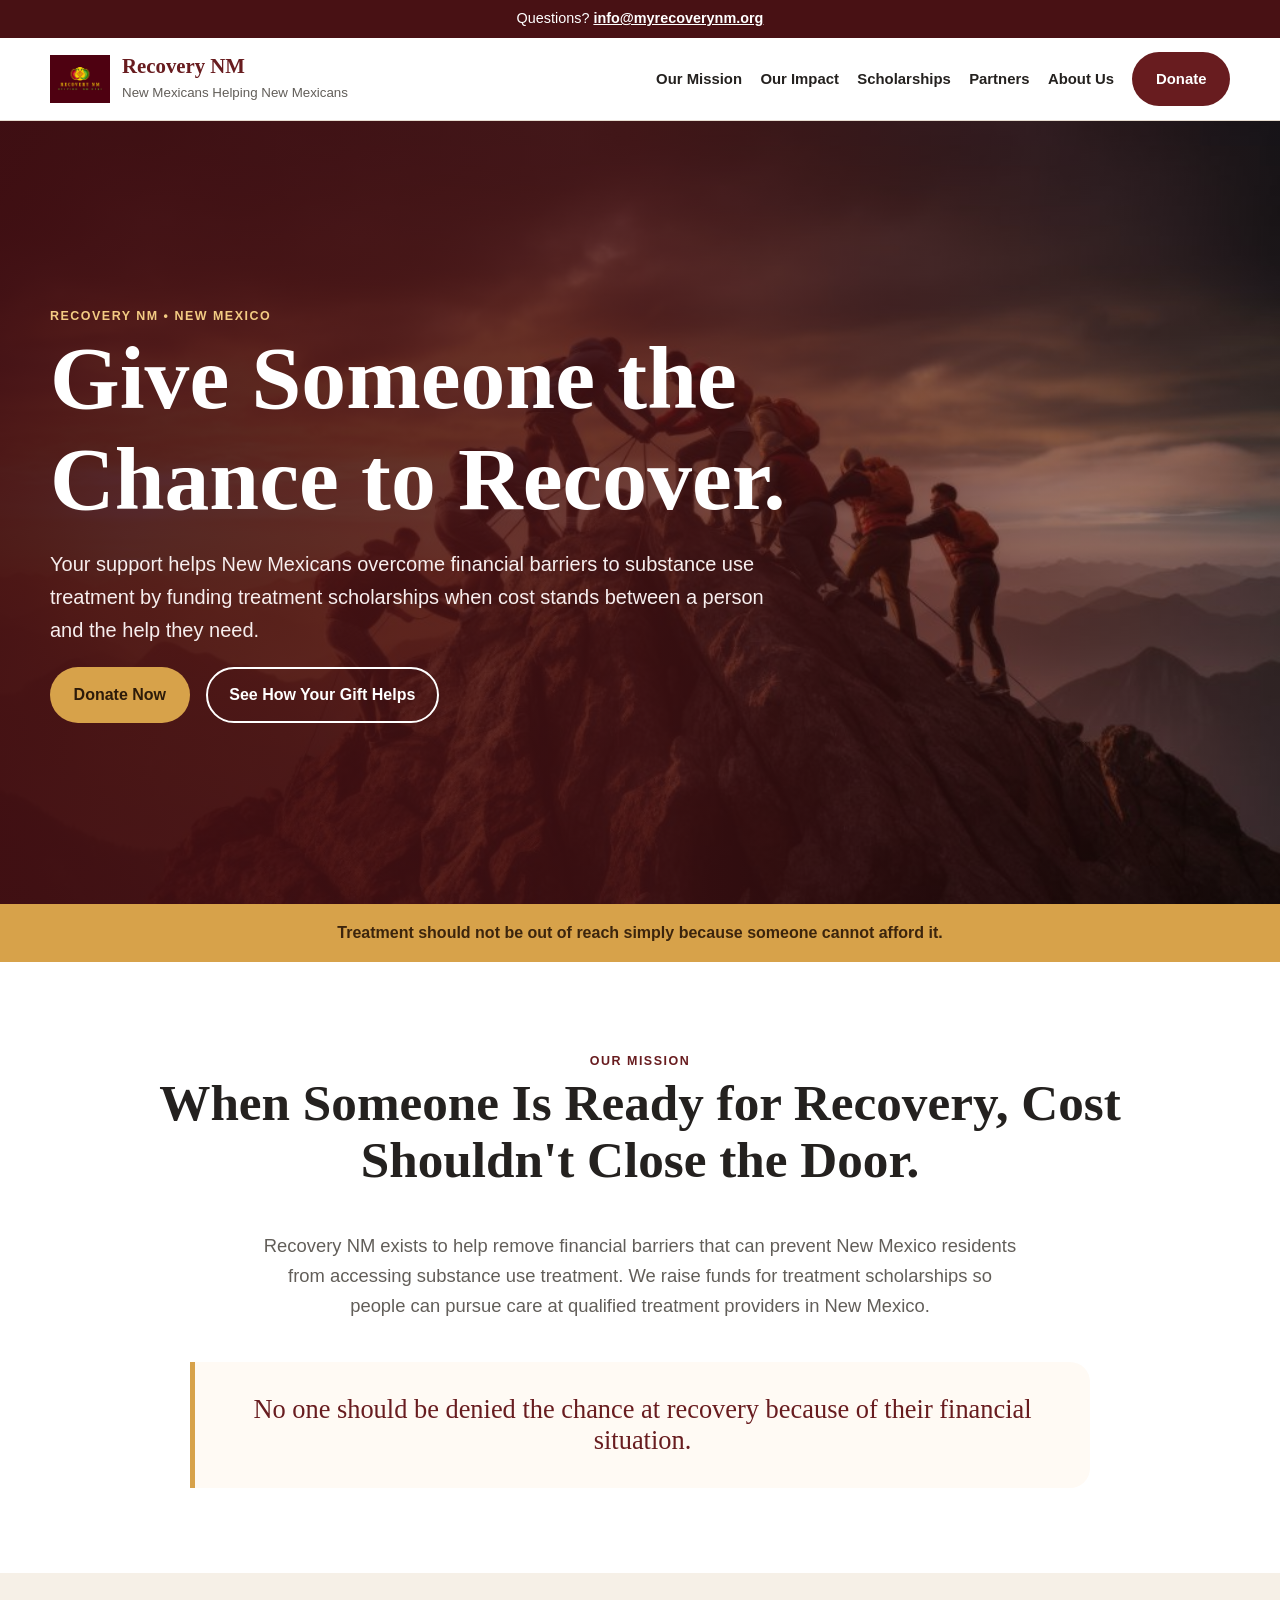
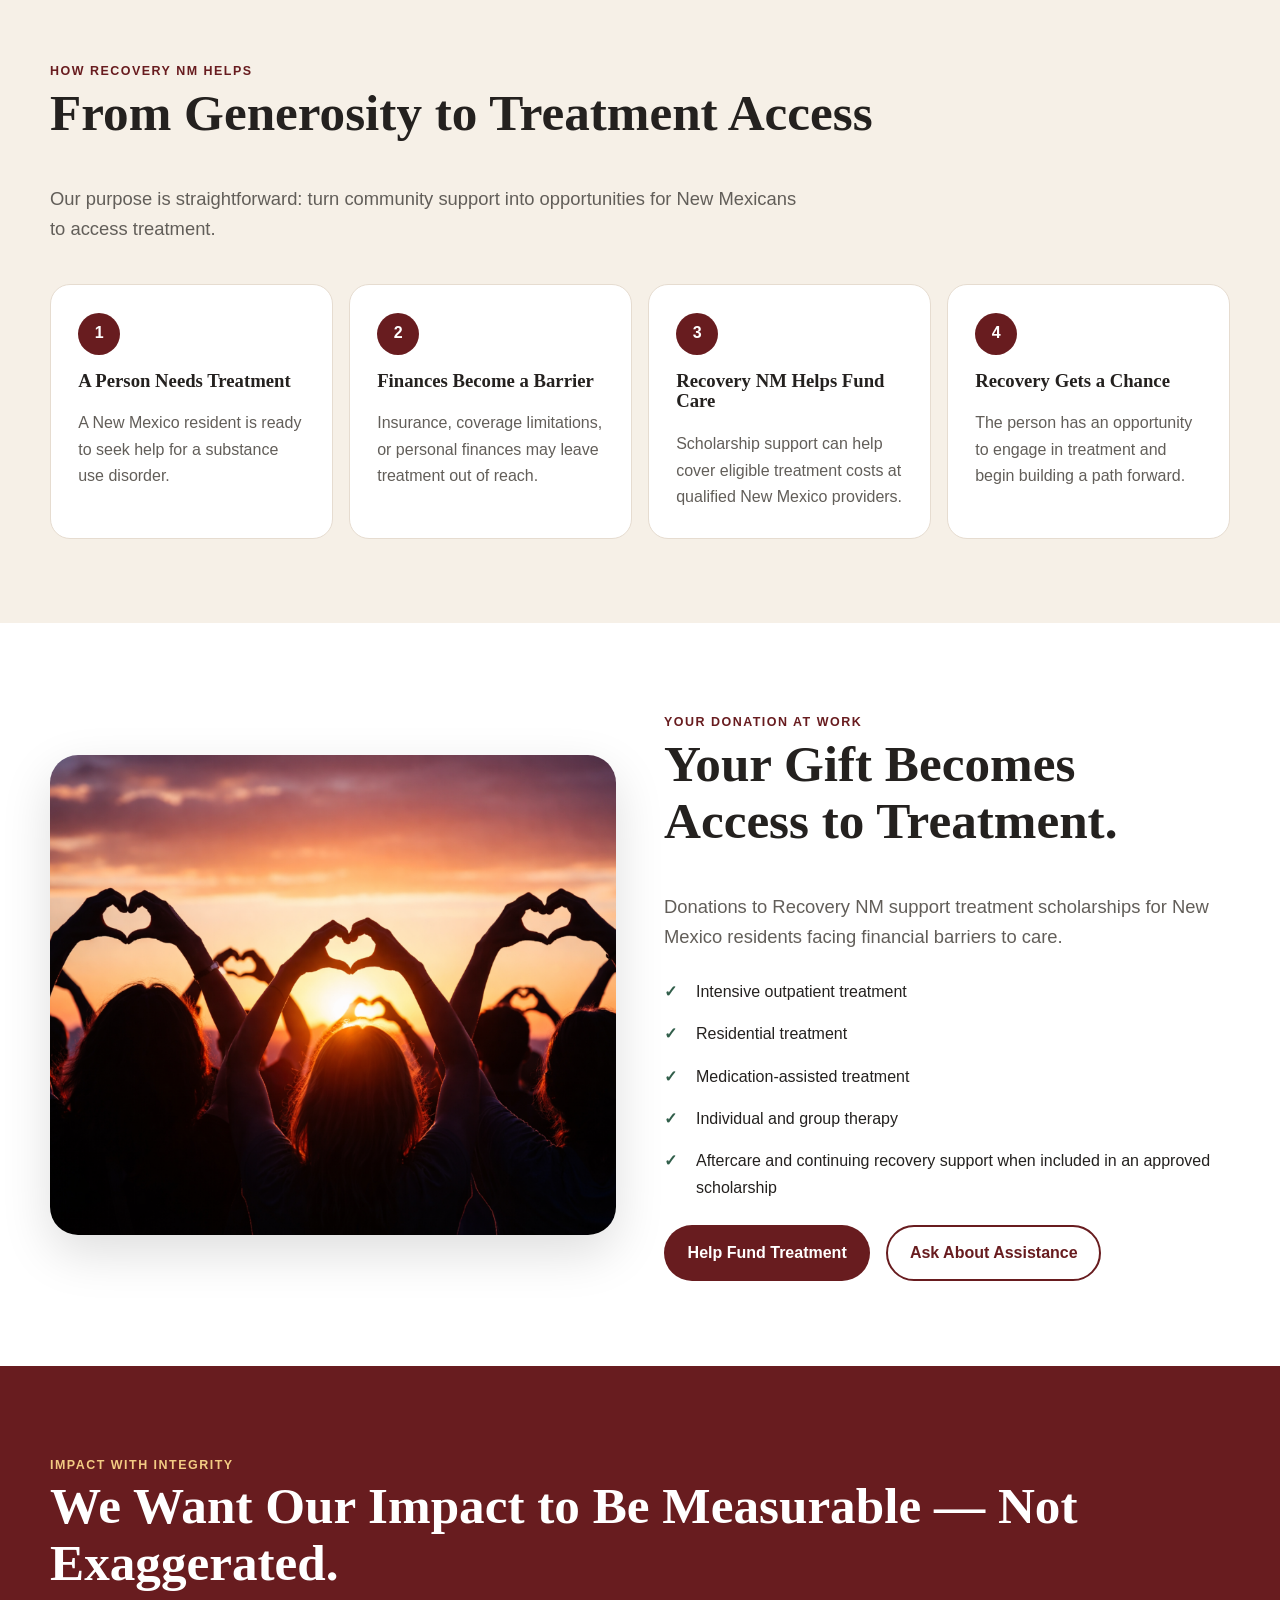
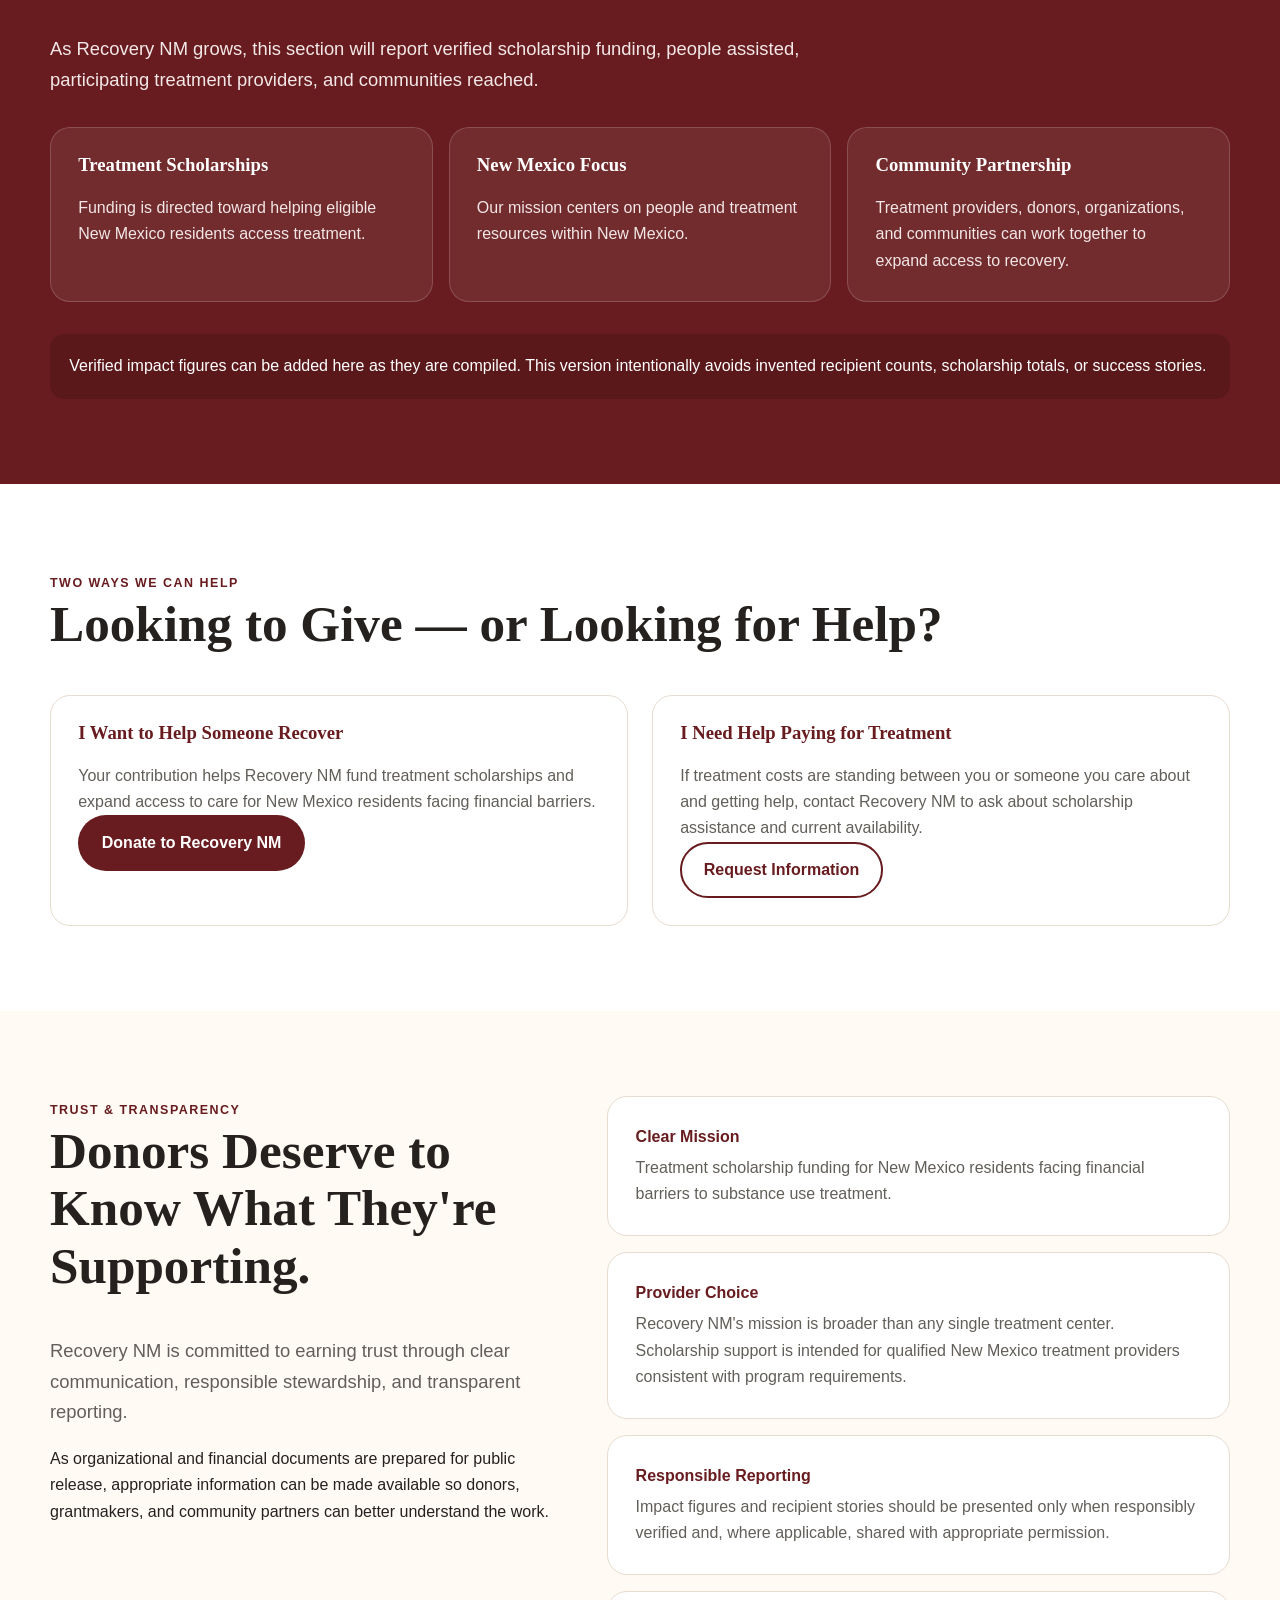
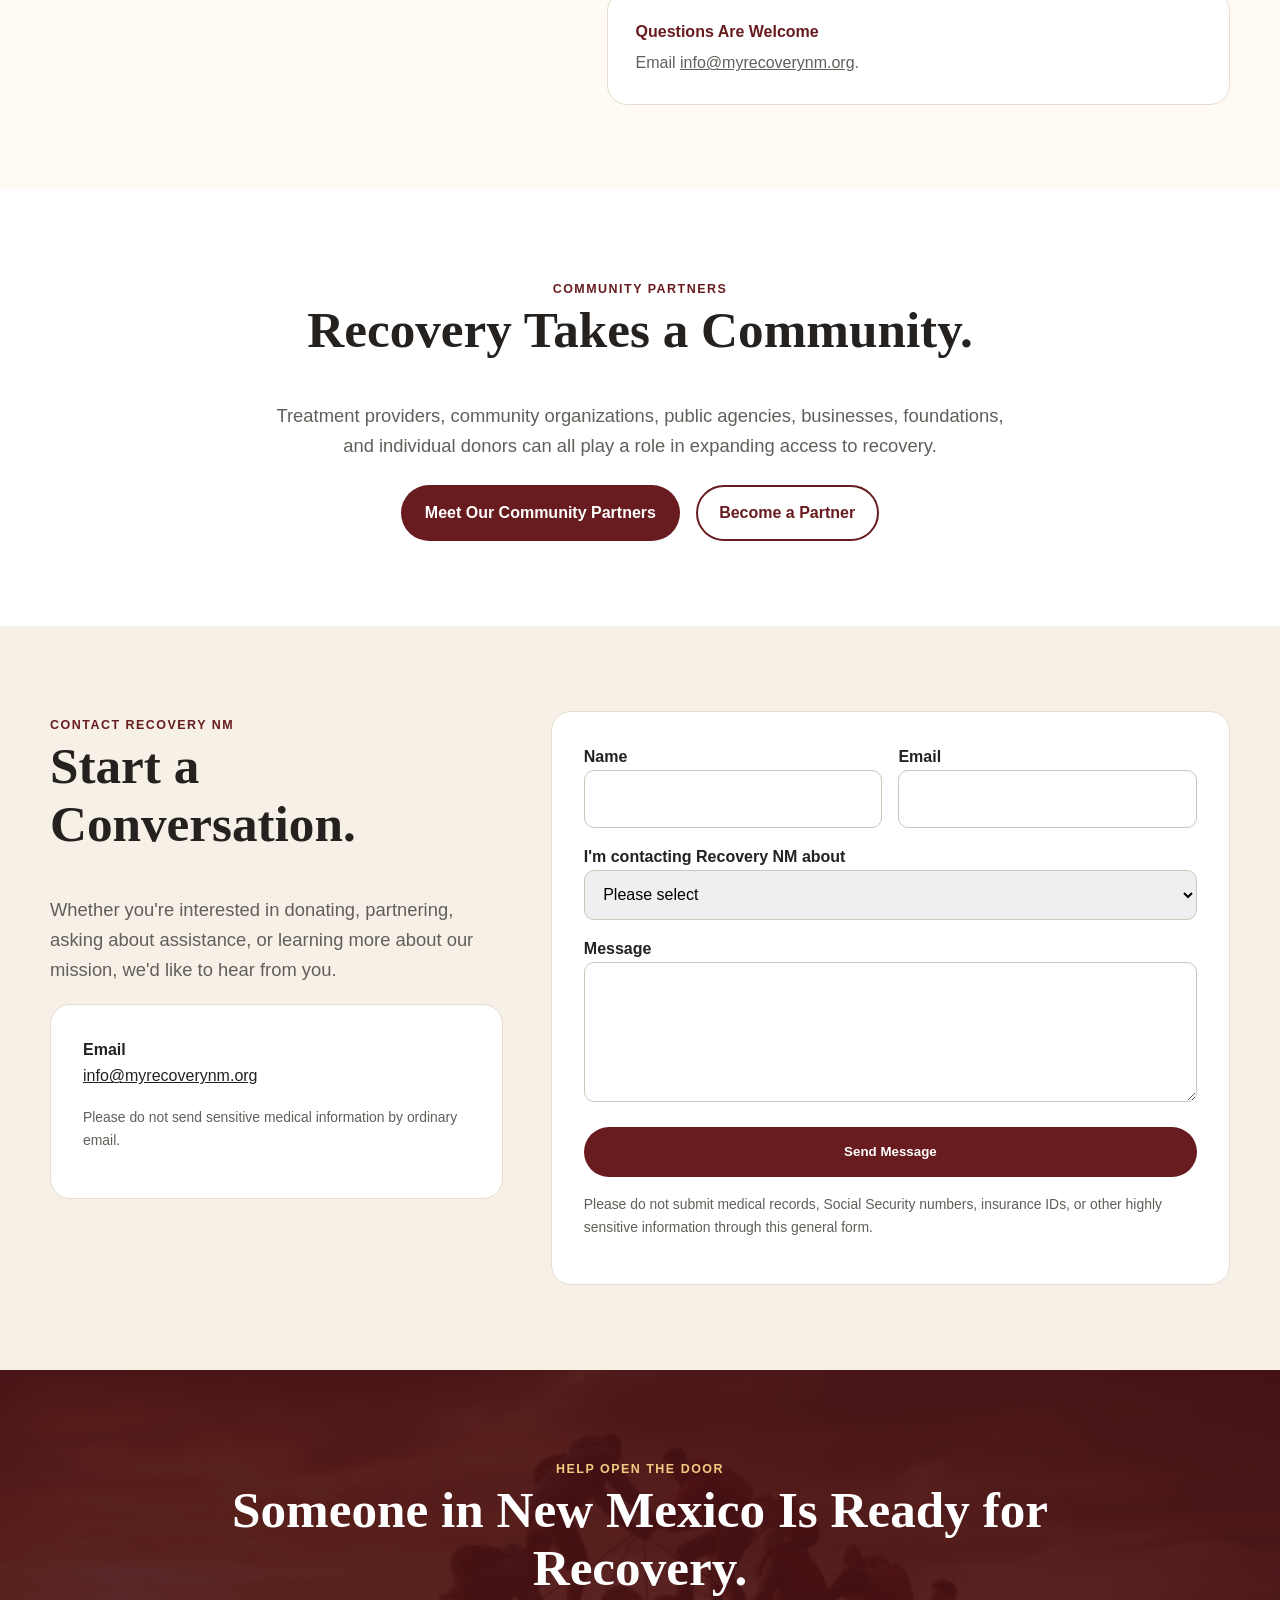
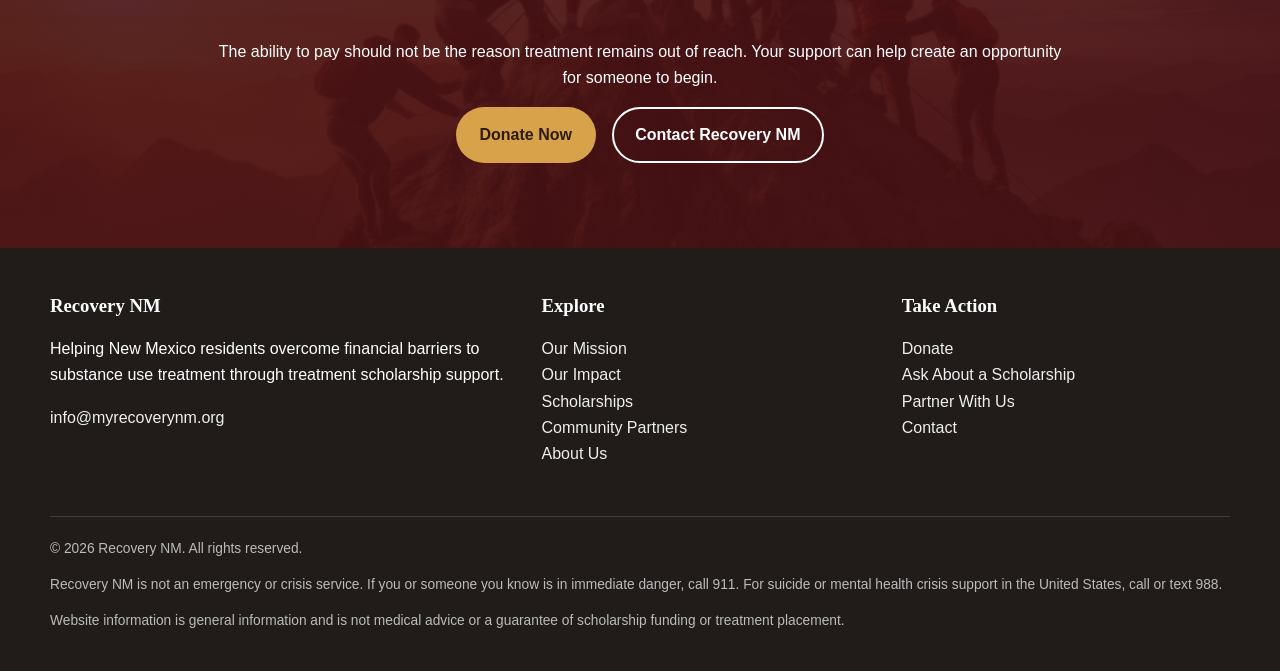
==== commit 4a0d2ef1: "Update index.html" ====
--- a/index.html
+++ b/index.html
@@ -1,722 +1,84 @@
-<!DOCTYPE html>
+<!doctype html>
 <html lang="en">
 <head>
-    <meta charset="UTF-8">
-    <meta name="viewport" content="width=device-width, initial-scale=1.0">
-    
-    <!-- Primary Meta Tags -->
-    <title>Recovery NM - Substance Abuse Treatment Scholarships for New Mexico Residents</title>
-    <meta name="title" content="Recovery NM - Substance Abuse Treatment Scholarships for New Mexico Residents">
-    <meta name="description" content="Recovery NM provides treatment scholarships for New Mexico residents who cannot afford substance abuse treatment. Get help from New Mexico treatment providers. Call (505) 270-0840.">
-    <meta name="keywords" content="substance abuse treatment New Mexico, addiction treatment scholarships, recovery help New Mexico, treatment funding NM, IOP scholarships, residential treatment help, Rio Rancho recovery, Albuquerque addiction help, Santa Fe treatment assistance, New Mexico drug rehab help">
-    <meta name="author" content="Recovery NM">
-    <meta name="robots" content="index, follow, max-image-preview:large, max-snippet:-1, max-video-preview:-1">
-    <meta name="language" content="English">
-    <meta name="revisit-after" content="7 days">
-    <meta name="rating" content="General">
-    <link rel="canonical" href="https://myrecoverynm.org/">
-    
-    <!-- Geo Tags for Local SEO -->
-    <meta name="geo.region" content="US-NM">
-    <meta name="geo.placename" content="Rio Rancho, New Mexico">
-    <meta name="geo.position" content="35.2869;-106.6986">
-    <meta name="ICBM" content="35.2869, -106.6986">
-    
-    <!-- Open Graph / Facebook -->
-    <meta property="og:type" content="website">
-    <meta property="og:url" content="https://myrecoverynm.org/">
-    <meta property="og:site_name" content="Recovery NM">
-    <meta property="og:title" content="Recovery NM - Substance Abuse Treatment Scholarships for New Mexico">
-    <meta property="og:description" content="Free treatment scholarships for New Mexico residents struggling with addiction. Connect with local New Mexico treatment providers. Call (505) 270-0840 for help today.">
-    <meta property="og:image" content="https://myrecoverynm.org/LOGO.png">
-    <meta property="og:image:width" content="1200">
-    <meta property="og:image:height" content="630">
-    <meta property="og:image:alt" content="Recovery NM Logo - Helping New Mexico Heal">
-    <meta property="og:locale" content="en_US">
-    <meta property="article:modified_time" content="2026-05-21T00:00:00+00:00">
-    
-    <!-- Twitter Card -->
-    <meta name="twitter:card" content="summary_large_image">
-    <meta name="twitter:site" content="@RecoveryNM">
-    <meta name="twitter:creator" content="@RecoveryNM">
-    <meta name="twitter:url" content="https://myrecoverynm.org/">
-    <meta name="twitter:title" content="Recovery NM - Treatment Scholarships for New Mexico Residents">
-    <meta name="twitter:description" content="Get help paying for substance abuse treatment in New Mexico. Scholarships available for IOP and residential treatment. Call (505) 270-0840.">
-    <meta name="twitter:image" content="https://myrecoverynm.org/LOGO.png">
-    <meta name="twitter:image:alt" content="Recovery NM Logo">
-    
-    <!-- Apple Meta Tags -->
-    <meta name="apple-mobile-web-app-capable" content="yes">
-    <meta name="apple-mobile-web-app-status-bar-style" content="black-translucent">
-    <meta name="apple-mobile-web-app-title" content="Recovery NM">
-    <meta name="format-detection" content="telephone=yes">
-    
-    <!-- Microsoft Meta Tags -->
-    <meta name="msapplication-TileColor" content="#6B1A1A">
-    <meta name="msapplication-config" content="browserconfig.xml">
-    <meta name="theme-color" content="#6B1A1A">
-    
-    <!-- Voice Search Optimization - Natural Language Questions -->
-    <meta name="description" content="Looking for substance abuse treatment help in New Mexico? Recovery NM provides scholarships for New Mexico residents who cannot afford addiction treatment. We connect you with local New Mexico treatment providers for IOP and residential care. Call (505) 270-0840 for immediate assistance.">
-    
-    <!-- VERSION: ENHANCED-SEO-v3.0 | Last Updated: May 21, 2026 -->
-    
-    <link rel="stylesheet" href="css/main.css">
-    <link rel="preconnect" href="https://fonts.googleapis.com">
-    <link rel="preconnect" href="https://fonts.gstatic.com" crossorigin>
-    <link href="https://fonts.googleapis.com/css2?family=Montserrat:wght@300;400;500;600;700&family=Open+Sans:wght@300;400;600&display=swap" rel="stylesheet">
-    
-    <link rel="icon" type="image/png" href="LOGO.png">
-    <link rel="apple-touch-icon" href="LOGO.png">
-    
-    <!-- Enhanced Structured Data for SEO & Voice Search -->
-    <script type="application/ld+json">
-    {
-      "@context": "https://schema.org",
-      "@type": "NonprofitOrganization",
-      "name": "Recovery NM",
-      "alternateName": "Recovery New Mexico",
-      "url": "https://myrecoverynm.org",
-      "logo": {
-        "@type": "ImageObject",
-        "url": "https://myrecoverynm.org/LOGO.png",
-        "width": 600,
-        "height": 600
-      },
-      "image": "https://myrecoverynm.org/LOGO.png",
-      "description": "Recovery NM provides substance abuse treatment scholarships for New Mexico residents who cannot afford addiction treatment. We connect New Mexicans with local treatment providers for IOP and residential care.",
-      "slogan": "Helping New Mexico Heal",
-      "foundingDate": "2023",
-      "address": {
-        "@type": "PostalAddress",
-        "streetAddress": "3301 Southern Blvd. SE, Suite 105",
-        "addressLocality": "Rio Rancho",
-        "addressRegion": "NM",
-        "postalCode": "87124",
-        "addressCountry": "US"
-      },
-      "geo": {
-        "@type": "GeoCoordinates",
-        "latitude": "35.2869",
-        "longitude": "-106.6986"
-      },
-      "telephone": "+1-505-270-0840",
-      "email": "sean_roberts@dmhiop.com",
-      "areaServed": {
-        "@type": "State",
-        "name": "New Mexico",
-        "sameAs": "https://en.wikipedia.org/wiki/New_Mexico"
-      },
-      "serviceArea": [
-        {
-          "@type": "City",
-          "name": "Albuquerque"
-        },
-        {
-          "@type": "City",
-          "name": "Rio Rancho"
-        },
-        {
-          "@type": "City",
-          "name": "Santa Fe"
-        },
-        {
-          "@type": "City",
-          "name": "Las Cruces"
-        }
-      ],
-      "sameAs": [
-        "https://www.facebook.com/RecoveryNM",
-        "https://www.instagram.com/recoverynm"
-      ],
-      "contactPoint": [
-        {
-          "@type": "ContactPoint",
-          "telephone": "+1-505-270-0840",
-          "contactType": "Customer Service",
-          "areaServed": "US-NM",
-          "availableLanguage": ["English", "Spanish"],
-          "contactOption": "TollFree"
-        }
-      ],
-      "nonprofitStatus": "Nonprofit501c3",
-      "knowsAbout": [
-        "Substance Abuse Treatment",
-        "Addiction Recovery",
-        "Treatment Scholarships",
-        "Intensive Outpatient Programs",
-        "Residential Treatment",
-        "Medication Assisted Treatment"
-      ],
-      "offers": {
-        "@type": "Offer",
-        "name": "Treatment Scholarships",
-        "description": "Financial assistance for substance abuse treatment in New Mexico",
-        "areaServed": "New Mexico"
-      }
-    }
-    </script>
-    
-    <!-- FAQ Schema for Voice Search -->
-    <script type="application/ld+json">
-    {
-      "@context": "https://schema.org",
-      "@type": "FAQPage",
-      "mainEntity": [
-        {
-          "@type": "Question",
-          "name": "How do I get help paying for substance abuse treatment in New Mexico?",
-          "acceptedAnswer": {
-            "@type": "Answer",
-            "text": "Recovery NM provides treatment scholarships for New Mexico residents who cannot afford substance abuse treatment. Call (505) 270-0840 to discuss your situation and apply for a scholarship to cover treatment costs at qualified New Mexico facilities."
-          }
-        },
-        {
-          "@type": "Question",
-          "name": "What does Recovery NM scholarship cover?",
-          "acceptedAnswer": {
-            "@type": "Answer",
-            "text": "Recovery NM scholarships help cover the cost of intensive outpatient programs (IOP), residential treatment, medication-assisted treatment, individual and group therapy, and aftercare planning at New Mexico treatment facilities."
-          }
-        },
-        {
-          "@type": "Question",
-          "name": "Who is eligible for Recovery NM treatment scholarships?",
-          "acceptedAnswer": {
-            "@type": "Answer",
-            "text": "New Mexico residents who demonstrate financial need and are seeking treatment at a qualified New Mexico facility are eligible to apply for Recovery NM scholarships. Call (505) 270-0840 to discuss eligibility."
-          }
-        },
-        {
-          "@type": "Question",
-          "name": "Where is Recovery NM located?",
-          "acceptedAnswer": {
-            "@type": "Answer",
-            "text": "Recovery NM is located at 3301 Southern Blvd. SE, Suite 105, Rio Rancho, NM 87124. We serve New Mexico residents statewide including Albuquerque, Rio Rancho, Santa Fe, Las Cruces, and all other New Mexico communities."
-          }
-        }
-      ]
-    }
-    </script>
-    
-    <!-- Local Business Schema -->
-    <script type="application/ld+json">
-    {
-      "@context": "https://schema.org",
-      "@type": "LocalBusiness",
-      "name": "Recovery NM",
-      "image": "https://myrecoverynm.org/LOGO.png",
-      "@id": "https://myrecoverynm.org",
-      "url": "https://myrecoverynm.org",
-      "telephone": "+1-505-270-0840",
-      "priceRange": "$$",
-      "address": {
-        "@type": "PostalAddress",
-        "streetAddress": "3301 Southern Blvd. SE, Suite 105",
-        "addressLocality": "Rio Rancho",
-        "addressRegion": "NM",
-        "postalCode": "87124",
-        "addressCountry": "US"
-      },
-      "geo": {
-        "@type": "GeoCoordinates",
-        "latitude": 35.2869,
-        "longitude": -106.6986
-      },
-      "openingHoursSpecification": {
-        "@type": "OpeningHoursSpecification",
-        "dayOfWeek": [
-          "Monday",
-          "Tuesday",
-          "Wednesday",
-          "Thursday",
-          "Friday"
-        ],
-        "opens": "09:00",
-        "closes": "17:00"
-      },
-      "sameAs": [
-        "https://www.facebook.com/RecoveryNM",
-        "https://www.instagram.com/recoverynm"
-      ]
-    }
-    </script>
+<meta charset="utf-8"><meta name="viewport" content="width=device-width,initial-scale=1">
+<title>Recovery NM | Help Fund Addiction Treatment for New Mexicans</title>
+<meta name="description" content="Recovery NM helps New Mexico residents overcome financial barriers to substance use treatment through treatment scholarships. Donate, partner, or ask about assistance.">
+<meta name="robots" content="index,follow,max-image-preview:large,max-snippet:-1">
+<link rel="canonical" href="https://myrecoverynm.org/">
+<meta property="og:type" content="website"><meta property="og:url" content="https://myrecoverynm.org/">
+<meta property="og:title" content="Recovery NM | Help Open the Door to Recovery">
+<meta property="og:description" content="Help New Mexicans overcome financial barriers to substance use treatment through treatment scholarships.">
+<meta property="og:image" content="https://myrecoverynm.org/HEART-HANDS.jpg">
+<meta name="theme-color" content="#681c1f"><link rel="icon" href="/LOGO.png">
+<script type="application/ld+json">
+{"@context":"https://schema.org","@type":"NonprofitOrganization","name":"Recovery NM","url":"https://myrecoverynm.org/","logo":"https://myrecoverynm.org/LOGO.png","email":"info@myrecoverynm.org","description":"Recovery NM helps New Mexico residents overcome financial barriers to substance use treatment through treatment scholarships.","areaServed":{"@type":"State","name":"New Mexico"},"nonprofitStatus":"Nonprofit501c3","contactPoint":{"@type":"ContactPoint","email":"info@myrecoverynm.org","contactType":"general inquiries","areaServed":"US-NM"}}
+</script>
+<style>
+:root{--wine:#681c1f;--dark:#481114;--sand:#f6f0e7;--cream:#fffaf4;--gold:#d7a24a;--ink:#24211f;--muted:#625e59;--line:#e6dcd0;--max:1180px}
+*{box-sizing:border-box}html{scroll-behavior:smooth}body{margin:0;font-family:Arial,sans-serif;color:var(--ink);line-height:1.65}img{max-width:100%;display:block}a{color:inherit}.c{width:min(var(--max),calc(100% - 40px));margin:auto}h1,h2,h3{font-family:Georgia,serif;line-height:1.12;margin-top:0}h2{font-size:clamp(2rem,4vw,3.25rem)}p{margin-top:0}.ey{color:var(--wine);font-weight:800;text-transform:uppercase;letter-spacing:.12em;font-size:.78rem}.lead{font-size:1.15rem;color:var(--muted);max-width:760px}.btn{display:inline-flex;justify-content:center;align-items:center;min-height:50px;padding:.8rem 1.35rem;border-radius:999px;text-decoration:none;font-weight:800;border:2px solid transparent}.primary{background:var(--gold);color:#2d1b0a}.wine{background:var(--wine);color:#fff}.outline{border-color:var(--wine);color:var(--wine);background:#fff}
+.top{background:var(--dark);color:#fff;text-align:center;padding:.45rem 1rem;font-size:.9rem}.top a{font-weight:700}header{position:sticky;top:0;z-index:10;background:#fff;border-bottom:1px solid var(--line)}.navwrap{height:82px;display:flex;align-items:center;justify-content:space-between;gap:2rem}.brand{display:flex;align-items:center;gap:.75rem;text-decoration:none}.brand img{width:60px;height:60px;object-fit:contain}.brand strong{font:700 1.3rem Georgia,serif;color:var(--wine)}.brand small{display:block;color:var(--muted)}nav{display:flex;align-items:center;gap:1.15rem}nav a{text-decoration:none;font-weight:700;font-size:.93rem}.toggle{display:none;border:0;background:none;font-size:1.7rem;color:var(--wine)}
+.hero{min-height:680px;display:grid;align-items:center;color:#fff;background:linear-gradient(90deg,rgba(65,14,18,.93),rgba(70,18,21,.78),rgba(30,15,14,.35)),url('/HERO-CLIMBERS.jpg') center/cover}.hero .ey{color:#f3cb83}.heroin{max-width:790px;padding:6rem 0}.hero h1{font-size:clamp(3rem,7vw,5.6rem);margin-bottom:1.2rem}.hero p{font-size:1.25rem;max-width:730px;color:#f7eeee}.actions{display:flex;gap:1rem;flex-wrap:wrap}.hero .outline{border-color:#fff;color:#fff;background:transparent}.strip{background:var(--gold);padding:1rem;text-align:center;font-weight:800;color:#3c250d}
+section{padding:5.3rem 0}.center{text-align:center}.center .lead{margin:auto}.belief{max-width:900px;margin:2.5rem auto 0;padding:2rem;background:var(--cream);border-left:5px solid var(--gold);border-radius:0 20px 20px 0;font:1.65rem Georgia,serif;color:var(--wine)}
+.soft{background:var(--sand)}.steps{display:grid;grid-template-columns:repeat(4,1fr);gap:1rem;margin-top:2.5rem}.card{background:#fff;border:1px solid var(--line);border-radius:20px;padding:1.7rem}.num{width:42px;height:42px;border-radius:50%;display:grid;place-items:center;background:var(--wine);color:#fff;font-weight:800;margin-bottom:1rem}.card p{color:var(--muted);margin-bottom:0}
+.split{display:grid;grid-template-columns:1fr 1fr;gap:3rem;align-items:center}.photo{min-height:480px;border-radius:28px;background:url('/HEART-HANDS.jpg') center/cover;box-shadow:0 18px 50px #0002}.checks{list-style:none;padding:0}.checks li{padding:.5rem 0 .5rem 2rem;position:relative}.checks li:before{content:"✓";position:absolute;left:0;color:#315e4a;font-weight:900}
+.impact{background:var(--wine);color:#fff}.impact .ey{color:#f3cb83}.impact .lead{color:#f3e8e8}.three{display:grid;grid-template-columns:repeat(3,1fr);gap:1rem;margin-top:2rem}.impact .card{background:#ffffff12;border-color:#ffffff2b}.impact .card p{color:#f2e6e6}.note{margin-top:2rem;padding:1.2rem;background:#0002;border-radius:14px}
+.two{display:grid;grid-template-columns:1fr 1fr;gap:1.5rem;margin-top:2rem}.two .card h3{color:var(--wine)}
+.trust{background:var(--cream)}.trustgrid{display:grid;grid-template-columns:.9fr 1.1fr;gap:3rem}.trustpoints{display:grid;gap:1rem}.trustpoints .card strong{display:block;color:var(--wine);margin-bottom:.3rem}
+.contactgrid{display:grid;grid-template-columns:.8fr 1.2fr;gap:3rem}.contactbox{background:#fff;border:1px solid var(--line);border-radius:20px;padding:2rem}form{display:grid;gap:1rem}.row{display:grid;grid-template-columns:1fr 1fr;gap:1rem}label{font-weight:700}input,select,textarea{width:100%;padding:.9rem;border:1px solid #cfc5b9;border-radius:10px;font:inherit}textarea{min-height:140px}.small{font-size:.87rem;color:var(--muted)}
+.final{background:linear-gradient(#481114e8,#481114e8),url('/HERO-CLIMBERS.jpg') center/cover;color:#fff;text-align:center}.final .c{max-width:850px}.final .ey{color:#f3cb83}.final .actions{justify-content:center}.final .outline{border-color:#fff;color:#fff;background:transparent}
+footer{background:#211c1a;color:#fff;padding:3rem 0 1.5rem}.foot{display:grid;grid-template-columns:1.4fr 1fr 1fr;gap:2rem}.foot ul{list-style:none;padding:0}.foot a{color:#eee;text-decoration:none}.footbottom{border-top:1px solid #ffffff25;margin-top:2rem;padding-top:1.3rem;color:#bbb;font-size:.86rem}
+@media(max-width:900px){.toggle{display:block}nav{display:none;position:absolute;top:82px;left:0;right:0;background:#fff;padding:1.2rem 20px;flex-direction:column;align-items:stretch}nav.open{display:flex}.steps{grid-template-columns:1fr 1fr}.split,.trustgrid,.contactgrid{grid-template-columns:1fr}.three{grid-template-columns:1fr}.photo{order:-1;min-height:360px}.foot{grid-template-columns:1fr 1fr}}
+@media(max-width:620px){.c{width:calc(100% - 28px)}.brand small{display:none}.brand strong{font-size:1.05rem}.brand img{width:50px;height:50px}.navwrap{height:70px}nav{top:70px}.hero{min-height:610px}.heroin{padding:4rem 0}section{padding:4rem 0}.steps,.two,.row,.foot{grid-template-columns:1fr}.actions{flex-direction:column}.actions .btn{width:100%}}
+</style>
 </head>
 <body>
-    <!-- Header Section -->
-    <header class="site-header">
-        <div class="container">
-            <div class="header-content">
-                <div class="logo">
-                    <a href="index.html" aria-label="Recovery NM Home">
-                        <img src="LOGO.png" alt="Recovery NM Logo - Helping NM Heal" class="logo-image">
-                    </a>
-                </div>
-                <nav class="main-nav" role="navigation" aria-label="Main navigation">
-                    <button class="mobile-menu-toggle" aria-label="Toggle mobile menu" aria-expanded="false">
-                        <span class="hamburger"></span>
-                        <span class="hamburger"></span>
-                        <span class="hamburger"></span>
-                    </button>
-                    <ul class="nav-menu">
-                        <li><a href="index.html" class="nav-link active">Home</a></li>
-                        <li><a href="community-partners.html" class="nav-link">Community Partners</a></li>
-                        <li><a href="staff.html" class="nav-link">Our Team</a></li>
-                        <li><a href="donate.html" class="nav-link">Donate</a></li>
-                        <li><a href="#contact" class="nav-link">Contact</a></li>
-                    </ul>
-                </nav>
-            </div>
-        </div>
-    </header>
+<div class="top">Questions? <a href="mailto:info@myrecoverynm.org">info@myrecoverynm.org</a></div>
+<header><div class="c navwrap">
+<a class="brand" href="/"><img src="/LOGO.png" width="120" height="120" alt="Recovery NM logo"><span><strong>Recovery NM</strong><small>New Mexicans Helping New Mexicans</small></span></a>
+<button class="toggle" aria-label="Open navigation" aria-expanded="false">☰</button>
+<nav id="nav"><a href="#mission">Our Mission</a><a href="#impact">Our Impact</a><a href="#scholarships">Scholarships</a><a href="/community-partners.html">Partners</a><a href="/staff.html">About Us</a><a class="btn wine" href="/donate.html">Donate</a></nav>
+</div></header>
+<main>
+<section class="hero"><div class="c"><div class="heroin"><span class="ey">Recovery NM • New Mexico</span><h1>Give Someone the Chance to Recover.</h1><p>Your support helps New Mexicans overcome financial barriers to substance use treatment by funding treatment scholarships when cost stands between a person and the help they need.</p><div class="actions"><a class="btn primary" href="/donate.html">Donate Now</a><a class="btn outline" href="#how">See How Your Gift Helps</a></div></div></div></section>
+<div class="strip">Treatment should not be out of reach simply because someone cannot afford it.</div>
 
-    <!-- Hero Section -->
-    <section class="hero" role="banner">
-        <div class="container">
-            <div class="hero-content">
-                <h1 class="hero-title">Helping New Mexico Heal</h1>
-                <p class="hero-subtitle">Together, we build a stronger recovery community through partnership, compassion, and action.</p>
-                <div class="hero-cta">
-                    <a href="#contact" class="btn btn-primary">Get Involved</a>
-                    <a href="community-partners.html" class="btn btn-secondary">Our Partners</a>
-                </div>
-            </div>
-        </div>
-    </section>
+<section id="mission" class="center"><div class="c"><span class="ey">Our Mission</span><h2>When Someone Is Ready for Recovery, Cost Shouldn't Close the Door.</h2><p class="lead">Recovery NM exists to help remove financial barriers that can prevent New Mexico residents from accessing substance use treatment. We raise funds for treatment scholarships so people can pursue care at qualified treatment providers in New Mexico.</p><div class="belief">No one should be denied the chance at recovery because of their financial situation.</div></div></section>
 
-    <!-- Mission Section -->
-    <section class="partnership-section" id="about">
-        <div class="container">
-            <h2 class="section-title" style="text-align: center; margin-bottom: 2rem;">Our Mission</h2>
-            <div class="section-grid">
-                <div class="content-column">
-                    <h3 style="color: #6B1A1A; margin-bottom: 1rem;">Breaking Down Barriers to Recovery</h3>
-                    <p class="section-text">
-                        Recovery NM exists to remove the financial barriers that prevent New Mexico residents from accessing life-saving substance abuse treatment. Every day, individuals and families face the devastating reality that quality treatment is often out of reach due to cost.
-                    </p>
-                    <p class="section-text">
-                        We believe that <strong>no one should be denied the chance at recovery because of their financial situation</strong>. Through our scholarship program, we provide direct financial assistance to New Mexico residents who need help covering the cost of treatment at qualified New Mexico treatment facilities.
-                    </p>
-                    <h3 style="color: #6B1A1A; margin-bottom: 1rem; margin-top: 2rem;">New Mexicans Helping New Mexicans</h3>
-                    <p class="section-text">
-                        We're proud to connect <strong>New Mexico residents with exceptional New Mexico treatment providers</strong>—keeping care local, building stronger communities, and ensuring help is close to home. When you choose recovery with Recovery NM, you're not just getting treatment—you're joining a statewide network of compassionate professionals who understand our unique challenges and culture.
-                    </p>
-                    <p class="section-text" style="color: #6B1A1A; font-weight: 600; font-size: 1.1rem;">
-                        Whether you're seeking help for yourself or a loved one, hope is here. Recovery is possible. And we're ready to help you take the first step.
-                    </p>
-                    <a href="community-partners.html" class="btn btn-primary" style="margin-right: 1rem;">View Our Partners</a>
-                    <a href="#contact" class="btn btn-secondary">Get Help Today</a>
-                </div>
-                <div class="image-column">
-                    <img src="HERO-CLIMBERS.jpg" alt="Team helping each other reach the summit" class="section-image">
-                </div>
-            </div>
-        </div>
-    </section>
+<section id="how" class="soft"><div class="c"><span class="ey">How Recovery NM Helps</span><h2>From Generosity to Treatment Access</h2><p class="lead">Our purpose is straightforward: turn community support into opportunities for New Mexicans to access treatment.</p><div class="steps">
+<div class="card"><div class="num">1</div><h3>A Person Needs Treatment</h3><p>A New Mexico resident is ready to seek help for a substance use disorder.</p></div>
+<div class="card"><div class="num">2</div><h3>Finances Become a Barrier</h3><p>Insurance, coverage limitations, or personal finances may leave treatment out of reach.</p></div>
+<div class="card"><div class="num">3</div><h3>Recovery NM Helps Fund Care</h3><p>Scholarship support can help cover eligible treatment costs at qualified New Mexico providers.</p></div>
+<div class="card"><div class="num">4</div><h3>Recovery Gets a Chance</h3><p>The person has an opportunity to engage in treatment and begin building a path forward.</p></div>
+</div></div></section>
 
-    <!-- The Crisis Section -->
-    <section class="donation-section" style="background: #f8f8f8; padding: 4rem 0;">
-        <div class="container">
-            <h2 class="section-title" style="text-align: center; margin-bottom: 1rem;">The Crisis in New Mexico</h2>
-            <p class="section-text" style="text-align: center; max-width: 900px; margin: 0 auto 2rem; font-size: 1.1rem;">
-                Substance abuse affects thousands of New Mexicans every year, tearing apart families and devastating communities across our state.
-            </p>
-            
-            <div style="display: grid; grid-template-columns: repeat(auto-fit, minmax(280px, 1fr)); gap: 2rem; margin-bottom: 2rem;">
-                <div class="donation-card" style="text-align: center;">
-                    <h3 style="color: #6B1A1A; font-size: 2.5rem; margin-bottom: 0.5rem;">1 in 10</h3>
-                    <p style="font-size: 1.1rem;">New Mexico adults struggle with substance use disorder</p>
-                </div>
-                
-                <div class="donation-card" style="text-align: center;">
-                    <h3 style="color: #6B1A1A; font-size: 2.5rem; margin-bottom: 0.5rem;">$15,000+</h3>
-                    <p style="font-size: 1.1rem;">Average cost of quality treatment programs</p>
-                </div>
-                
-                <div class="donation-card" style="text-align: center;">
-                    <h3 style="color: #6B1A1A; font-size: 2.5rem; margin-bottom: 0.5rem;">70%</h3>
-                    <p style="font-size: 1.1rem;">Cannot afford treatment without financial assistance</p>
-                </div>
-            </div>
-            
-            <div class="donation-card">
-                <h3 style="color: #6B1A1A; margin-bottom: 1rem;">The Financial Barrier</h3>
-                <p style="font-size: 1.05rem; line-height: 1.8; margin-bottom: 1rem;">
-                    Many New Mexico residents desperately need substance abuse treatment but face an impossible financial barrier. Insurance often doesn't cover the full cost of quality care, and out-of-pocket expenses can reach thousands of dollars—money that most families simply don't have.
-                </p>
-                <p style="font-size: 1.05rem; line-height: 1.8;">
-                    <strong>This is where Recovery NM steps in.</strong> We believe that financial circumstances should never determine whether someone gets the help they need to save their life. Our scholarship program removes this barrier and opens the door to recovery for those who would otherwise go without treatment.
-                </p>
-            </div>
-        </div>
-    </section>
+<section id="scholarships"><div class="c split"><div class="photo" role="img" aria-label="Hands forming a heart"></div><div><span class="ey">Your Donation at Work</span><h2>Your Gift Becomes Access to Treatment.</h2><p class="lead">Donations to Recovery NM support treatment scholarships for New Mexico residents facing financial barriers to care.</p><ul class="checks"><li>Intensive outpatient treatment</li><li>Residential treatment</li><li>Medication-assisted treatment</li><li>Individual and group therapy</li><li>Aftercare and continuing recovery support when included in an approved scholarship</li></ul><div class="actions"><a class="btn wine" href="/donate.html">Help Fund Treatment</a><a class="btn outline" href="mailto:info@myrecoverynm.org?subject=Treatment%20Scholarship%20Inquiry">Ask About Assistance</a></div></div></div></section>
 
-    <!-- How Donations Help Section -->
-    <section class="partnership-section">
-        <div class="container">
-            <h2 class="section-title" style="text-align: center; margin-bottom: 1rem;">How Your Donations Make a Difference</h2>
-            <p class="section-text" style="text-align: center; max-width: 800px; margin: 0 auto 3rem; font-size: 1.1rem;">
-                Every dollar you donate directly funds treatment scholarships for New Mexico residents struggling with substance abuse.
-            </p>
-            
-            <div style="display: grid; grid-template-columns: repeat(auto-fit, minmax(280px, 1fr)); gap: 2rem; margin-bottom: 3rem;">
-                <div class="donation-card">
-                    <h3 style="color: #6B1A1A; margin-bottom: 1rem;">💰 Scholarship Funding</h3>
-                    <p>Your donations fund scholarships that cover treatment costs at qualified New Mexico facilities. We work directly with treatment centers to ensure every dollar goes toward helping someone access care.</p>
-                </div>
-                
-                <div class="donation-card">
-                    <h3 style="color: #6B1A1A; margin-bottom: 1rem;">🏥 Treatment Access</h3>
-                    <p>We help individuals and families afford intensive outpatient programs, residential treatment, medication-assisted treatment, and other evidence-based recovery services.</p>
-                </div>
-                
-                <div class="donation-card">
-                    <h3 style="color: #6B1A1A; margin-bottom: 1rem;">❤️ Lives Changed</h3>
-                    <p>Each scholarship represents a person who gets a second chance at life, a family reunited, and a community strengthened. Your support creates lasting change across New Mexico.</p>
-                </div>
-            </div>
-            
-            <div class="donation-card" style="background: linear-gradient(135deg, #6B1A1A 0%, #8B0000 100%); color: white; padding: 2.5rem; text-align: center;">
-                <h3 style="color: #D4AF37; margin-bottom: 1rem; font-size: 1.8rem;">The Recovery NM Difference</h3>
-                <p style="font-size: 1.1rem; line-height: 1.8; margin-bottom: 1.5rem;">
-                    Unlike many organizations, <strong>we keep administrative costs minimal</strong> so that every dollar you donate is maximized to fund life-saving treatment scholarships. Your contribution has the greatest possible impact on the lives of those seeking recovery.
-                </p>
-                <p style="font-size: 1.1rem; line-height: 1.8;">
-                    Thanks to the generous support of community partners like <strong>Nusenda Credit Union</strong> and <strong>Sandoval County Commissioners</strong>, we can ensure your donation reaches those who need it most.
-                </p>
-            </div>
-        </div>
-    </section>
+<section class="impact" id="impact"><div class="c"><span class="ey">Impact With Integrity</span><h2>We Want Our Impact to Be Measurable — Not Exaggerated.</h2><p class="lead">As Recovery NM grows, this section will report verified scholarship funding, people assisted, participating treatment providers, and communities reached.</p><div class="three"><div class="card"><h3>Treatment Scholarships</h3><p>Funding is directed toward helping eligible New Mexico residents access treatment.</p></div><div class="card"><h3>New Mexico Focus</h3><p>Our mission centers on people and treatment resources within New Mexico.</p></div><div class="card"><h3>Community Partnership</h3><p>Treatment providers, donors, organizations, and communities can work together to expand access to recovery.</p></div></div><div class="note">Verified impact figures can be added here as they are compiled. This version intentionally avoids invented recipient counts, scholarship totals, or success stories.</div></div></section>
 
-    <!-- Scholarship Program Section -->
-    <section class="donation-section" style="background: #f8f8f8; padding: 4rem 0;">
-        <div class="container">
-            <h2 class="section-title" style="text-align: center; margin-bottom: 2rem;">Our Scholarship Program</h2>
-            
-            <div style="max-width: 900px; margin: 0 auto 3rem;">
-                <div class="donation-card" style="margin-bottom: 2rem;">
-                    <h3 style="color: #6B1A1A; margin-bottom: 1rem;">Who Can Apply?</h3>
-                    <p style="font-size: 1.05rem; line-height: 1.8; margin-bottom: 1rem;">
-                        Our scholarship program is open to <strong>New Mexico residents who need financial assistance</strong> to access substance abuse treatment. We work with individuals and families from all backgrounds, income levels, and circumstances.
-                    </p>
-                    <ul style="padding-left: 2rem; line-height: 1.8; font-size: 1.05rem;">
-                        <li>Must be a New Mexico resident</li>
-                        <li>Seeking treatment at a qualified facility</li>
-                        <li>Demonstrable financial need</li>
-                        <li>Committed to recovery and personal growth</li>
-                        <li>Willing to participate in program requirements</li>
-                    </ul>
-                </div>
-                
-                <div class="donation-card" style="margin-bottom: 2rem;">
-                    <h3 style="color: #6B1A1A; margin-bottom: 1rem;">What Does the Scholarship Cover?</h3>
-                    <p style="font-size: 1.05rem; line-height: 1.8; margin-bottom: 1rem;">
-                        Recovery NM scholarships help cover the cost of evidence-based treatment services including:
-                    </p>
-                    <ul style="padding-left: 2rem; line-height: 1.8; font-size: 1.05rem;">
-                        <li><strong>Intensive Outpatient Programs (IOP)</strong> – Structured treatment while living at home</li>
-                        <li><strong>Residential Treatment</strong> – Immersive care in a supportive environment</li>
-                        <li><strong>Medication-Assisted Treatment (MAT)</strong> – Evidence-based pharmacological support</li>
-                        <li><strong>Individual & Group Therapy</strong> – Professional counseling and peer support</li>
-                        <li><strong>Aftercare Planning</strong> – Ongoing support for sustained recovery</li>
-                    </ul>
-                </div>
-                
-                <div class="donation-card">
-                    <h3 style="color: #6B1A1A; margin-bottom: 1rem;">How to Apply</h3>
-                    <p style="font-size: 1.05rem; line-height: 1.8; margin-bottom: 1rem;">
-                        Getting help starts with a simple conversation. <a href="#contact" style="color: #6B1A1A; font-weight: 600; text-decoration: underline;">Contact us</a> to discuss your situation, and we'll work with you to:
-                    </p>
-                    <ol style="padding-left: 2rem; line-height: 1.8; font-size: 1.05rem;">
-                        <li>Understand your treatment needs and financial situation</li>
-                        <li>Connect you with qualified treatment providers</li>
-                        <li>Determine scholarship eligibility and funding availability</li>
-                        <li>Complete a simple application process</li>
-                        <li>Get you started on your recovery journey</li>
-                    </ol>
-                    <p style="font-size: 1.05rem; line-height: 1.8; margin-top: 1.5rem;">
-                        <strong>Don't let cost stand in the way of recovery.</strong> Call us at <a href="tel:505-270-0840" style="color: #6B1A1A; font-weight: 600;">(505) 270-0840</a> or <a href="mailto:sean_roberts@dmhiop.com" style="color: #6B1A1A; font-weight: 600;">email us</a> to start the conversation today.
-                    </p>
-                </div>
-            </div>
-        </div>
-    </section>
+<section><div class="c"><span class="ey">Two Ways We Can Help</span><h2>Looking to Give — or Looking for Help?</h2><div class="two"><div class="card"><h3>I Want to Help Someone Recover</h3><p>Your contribution helps Recovery NM fund treatment scholarships and expand access to care for New Mexico residents facing financial barriers.</p><a class="btn wine" href="/donate.html">Donate to Recovery NM</a></div><div class="card"><h3>I Need Help Paying for Treatment</h3><p>If treatment costs are standing between you or someone you care about and getting help, contact Recovery NM to ask about scholarship assistance and current availability.</p><a class="btn outline" href="mailto:info@myrecoverynm.org?subject=Treatment%20Scholarship%20Inquiry">Request Information</a></div></div></div></section>
 
-    <!-- Success Stories / Testimonials Section -->
-    <section class="partnership-section">
-        <div class="container">
-            <h2 class="section-title" style="text-align: center; margin-bottom: 1rem;">Stories of Hope and Healing</h2>
-            <p class="section-text" style="text-align: center; max-width: 800px; margin: 0 auto 3rem; font-size: 1.1rem;">
-                Real people. Real recovery. Real impact. Here are just a few stories from those who have benefited from Recovery NM scholarships.
-            </p>
-            
-            <div style="display: grid; grid-template-columns: repeat(auto-fit, minmax(300px, 1fr)); gap: 2rem; margin-bottom: 3rem;">
-                <div class="donation-card">
-                    <blockquote style="font-style: italic; color: #555; margin-bottom: 1rem; font-size: 1.05rem; line-height: 1.8;">
-                        "I had hit rock bottom and had no idea how I would pay for treatment. Recovery NM's scholarship gave me the chance I needed. Today, I'm 18 months sober, back at work, and rebuilding my relationship with my kids. This program saved my life."
-                    </blockquote>
-                    <cite style="color: #6B1A1A; font-weight: 600; font-size: 1rem;">— Michael, Albuquerque</cite>
-                    <p style="margin-top: 0.5rem; font-size: 0.9rem; color: #777;">Scholarship Recipient, 2023</p>
-                </div>
-                
-                <div class="donation-card">
-                    <blockquote style="font-style: italic; color: #555; margin-bottom: 1rem; font-size: 1.05rem; line-height: 1.8;">
-                        "As a mother, watching my son struggle with addiction was heartbreaking. We tried everything, but treatment was so expensive. Recovery NM stepped in when we needed it most. My son completed treatment and is now celebrating one year of sobriety. Thank you for giving us our son back."
-                    </blockquote>
-                    <cite style="color: #6B1A1A; font-weight: 600; font-size: 1rem;">— Linda, Rio Rancho</cite>
-                    <p style="margin-top: 0.5rem; font-size: 0.9rem; color: #777;">Grateful Parent</p>
-                </div>
-            </div>
-            
-            <div class="donation-card" style="background: #6B1A1A; color: white; padding: 2rem; text-align: center;">
-                <h3 style="color: #D4AF37; margin-bottom: 1rem; font-size: 1.5rem;">Your Donation Creates These Success Stories</h3>
-                <p style="font-size: 1.1rem; line-height: 1.8;">
-                    Every scholarship funded represents another person who gets the chance to rewrite their story. <strong>Will you help write the next chapter of hope?</strong>
-                </p>
-            </div>
-        </div>
-    </section>
+<section class="trust"><div class="c trustgrid"><div><span class="ey">Trust & Transparency</span><h2>Donors Deserve to Know What They're Supporting.</h2><p class="lead">Recovery NM is committed to earning trust through clear communication, responsible stewardship, and transparent reporting.</p><p>As organizational and financial documents are prepared for public release, appropriate information can be made available so donors, grantmakers, and community partners can better understand the work.</p></div><div class="trustpoints">
+<div class="card"><strong>Clear Mission</strong><p>Treatment scholarship funding for New Mexico residents facing financial barriers to substance use treatment.</p></div>
+<div class="card"><strong>Provider Choice</strong><p>Recovery NM's mission is broader than any single treatment center. Scholarship support is intended for qualified New Mexico treatment providers consistent with program requirements.</p></div>
+<div class="card"><strong>Responsible Reporting</strong><p>Impact figures and recipient stories should be presented only when responsibly verified and, where applicable, shared with appropriate permission.</p></div>
+<div class="card"><strong>Questions Are Welcome</strong><p>Email <a href="mailto:info@myrecoverynm.org">info@myrecoverynm.org</a>.</p></div>
+</div></div></section>
 
-    <!-- Our Goals Section -->
-    <section class="donation-section" style="background: #f8f8f8; padding: 4rem 0;">
-        <div class="container">
-            <h2 class="section-title" style="text-align: center; margin-bottom: 1rem;">Our 2026 Goals</h2>
-            <p class="section-text" style="text-align: center; max-width: 800px; margin: 0 auto 3rem; font-size: 1.1rem;">
-                With your support, here's what we're working to achieve this year:
-            </p>
-            
-            <div style="display: grid; grid-template-columns: repeat(auto-fit, minmax(250px, 1fr)); gap: 2rem; margin-bottom: 3rem;">
-                <div class="donation-card" style="text-align: center; background: linear-gradient(135deg, #6B1A1A 0%, #8B0000 100%); color: white;">
-                    <h3 style="color: #D4AF37; font-size: 3rem; margin-bottom: 0.5rem;">100+</h3>
-                    <p style="font-size: 1.2rem; font-weight: 600;">Scholarships to Award</p>
-                    <p style="font-size: 0.95rem; margin-top: 0.5rem; opacity: 0.9;">Help 100+ New Mexicans access treatment</p>
-                </div>
-                
-                <div class="donation-card" style="text-align: center; background: linear-gradient(135deg, #D4AF37 0%, #B8941F 100%); color: white;">
-                    <h3 style="font-size: 3rem; margin-bottom: 0.5rem;">$500K</h3>
-                    <p style="font-size: 1.2rem; font-weight: 600;">In Treatment Funding</p>
-                    <p style="font-size: 0.95rem; margin-top: 0.5rem; opacity: 0.9;">Direct financial support for recovery</p>
-                </div>
-                
-                <div class="donation-card" style="text-align: center; background: linear-gradient(135deg, #6B1A1A 0%, #8B0000 100%); color: white;">
-                    <h3 style="color: #D4AF37; font-size: 3rem; margin-bottom: 0.5rem;">20+</h3>
-                    <p style="font-size: 1.2rem; font-weight: 600;">Partner Facilities</p>
-                    <p style="font-size: 0.95rem; margin-top: 0.5rem; opacity: 0.9;">Build partnerships across New Mexico</p>
-                </div>
-                
-                <div class="donation-card" style="text-align: center; background: linear-gradient(135deg, #D4AF37 0%, #B8941F 100%); color: white;">
-                    <h3 style="font-size: 3rem; margin-bottom: 0.5rem;">100%</h3>
-                    <p style="font-size: 1.2rem; font-weight: 600;">Community Impact</p>
-                    <p style="font-size: 0.95rem; margin-top: 0.5rem; opacity: 0.9;">Every donation changes lives</p>
-                </div>
-            </div>
-            
-            <div class="donation-card" style="background: #6B1A1A; color: white; padding: 2rem; text-align: center;">
-                <h3 style="color: #D4AF37; margin-bottom: 1rem; font-size: 1.5rem;">Help Us Reach Our Goals</h3>
-                <p style="font-size: 1.1rem; line-height: 1.8;">
-                    Every donation brings us closer to helping more New Mexicans access the treatment they need. <strong>Together, we can make recovery accessible to all.</strong>
-                </p>
-            </div>
-            
-            <div class="donation-card" style="margin-top: 2rem;">
-                <h3 style="color: #6B1A1A; margin-bottom: 1rem; text-align: center;">Serving Communities Across New Mexico</h3>
-                <p style="font-size: 1.05rem; line-height: 1.8; text-align: center; margin-bottom: 1.5rem;">
-                    Recovery NM provides scholarships to residents throughout the state, with a special focus on underserved communities.
-                </p>
-                <div style="display: flex; flex-wrap: wrap; gap: 1rem; justify-content: center; font-size: 1rem;">
-                    <span style="background: #f0f0f0; padding: 0.5rem 1rem; border-radius: 5px;">Albuquerque</span>
-                    <span style="background: #f0f0f0; padding: 0.5rem 1rem; border-radius: 5px;">Rio Rancho</span>
-                    <span style="background: #f0f0f0; padding: 0.5rem 1rem; border-radius: 5px;">Santa Fe</span>
-                    <span style="background: #f0f0f0; padding: 0.5rem 1rem; border-radius: 5px;">Las Cruces</span>
-                    <span style="background: #f0f0f0; padding: 0.5rem 1rem; border-radius: 5px;">Farmington</span>
-                    <span style="background: #f0f0f0; padding: 0.5rem 1rem; border-radius: 5px;">Roswell</span>
-                    <span style="background: #f0f0f0; padding: 0.5rem 1rem; border-radius: 5px;">Gallup</span>
-                    <span style="background: #f0f0f0; padding: 0.5rem 1rem; border-radius: 5px;">Clovis</span>
-                    <span style="background: #f0f0f0; padding: 0.5rem 1rm; border-radius: 5px;">And more...</span>
-                </div>
-            </div>
-        </div>
-    </section>
+<section class="center"><div class="c"><span class="ey">Community Partners</span><h2>Recovery Takes a Community.</h2><p class="lead">Treatment providers, community organizations, public agencies, businesses, foundations, and individual donors can all play a role in expanding access to recovery.</p><div class="actions" style="justify-content:center;margin-top:1.5rem"><a class="btn wine" href="/community-partners.html">Meet Our Community Partners</a><a class="btn outline" href="mailto:info@myrecoverynm.org?subject=Recovery%20NM%20Partnership%20Inquiry">Become a Partner</a></div></div></section>
 
-    <!-- Donation Section -->
-    <section class="donation-section" id="donate">
-        <div class="container">
-            <div class="donation-content">
-                <h2 class="section-title">Make a Donation Today</h2>
-                <p class="section-text" style="font-size: 1.2rem; margin-bottom: 2rem;">
-                    Your gift provides hope, healing, and a second chance at life for New Mexico residents struggling with addiction.
-                </p>
-                
-                <div class="donation-options">
-                    <div class="donation-card">
-                        <h3>Donate via PayPal</h3>
-                        <p style="margin-bottom: 1.5rem;">Scan the QR code with your phone's camera to donate securely through PayPal, or click the link below.</p>
-                        <img src="PAYPAL-QR.png" alt="PayPal QR Code - Scan to Donate to Recovery NM" class="qr-code">
-                        <p class="donation-note">Or visit: <a href="https://www.paypal.com/donate?campaign_id=RECOVERNM" target="_blank" rel="noopener" class="donation-link">paypal.com/donate</a></p>
-                        
-                        <div style="margin-top: 2rem; padding-top: 2rem; border-top: 2px solid #eee;">
-                            <h4 style="color: #6B1A1A; margin-bottom: 1rem;">Why Donate?</h4>
-                            <ul style="text-align: left; padding-left: 1.5rem; line-height: 1.8;">
-                                <li>Fund treatment scholarships for New Mexico residents</li>
-                                <li>Remove financial barriers to life-saving care</li>
-                                <li>Support families on the path to recovery</li>
-                                <li>Strengthen our communities across the state</li>
-                            </ul>
-                        </div>
-                    </div>
-                </div>
-                
-                <p class="tax-info" style="margin-top: 2rem;">Recovery NM is a registered nonprofit organization. Your donation may be tax-deductible. Please consult your tax advisor.</p>
-            </div>
-        </div>
-    </section>
+<section class="soft" id="contact"><div class="c contactgrid"><div><span class="ey">Contact Recovery NM</span><h2>Start a Conversation.</h2><p class="lead">Whether you're interested in donating, partnering, asking about assistance, or learning more about our mission, we'd like to hear from you.</p><div class="contactbox"><strong>Email</strong><p><a href="mailto:info@myrecoverynm.org">info@myrecoverynm.org</a></p><p class="small">Please do not send sensitive medical information by ordinary email.</p></div></div>
+<div class="contactbox"><form name="recovery-nm-contact" method="POST" data-netlify="true" netlify-honeypot="bot-field"><input type="hidden" name="form-name" value="recovery-nm-contact"><p hidden><label>Leave blank: <input name="bot-field"></label></p><div class="row"><div><label for="name">Name</label><input id="name" name="name" required></div><div><label for="email">Email</label><input id="email" name="email" type="email" required></div></div><div><label for="reason">I'm contacting Recovery NM about</label><select id="reason" name="reason" required><option value="">Please select</option><option>Making a donation</option><option>Treatment scholarship assistance</option><option>Community partnership</option><option>Grant or foundation inquiry</option><option>General question</option></select></div><div><label for="message">Message</label><textarea id="message" name="message" required></textarea></div><button class="btn wine" type="submit">Send Message</button><p class="small">Please do not submit medical records, Social Security numbers, insurance IDs, or other highly sensitive information through this general form.</p></form></div>
+</div></section>
 
-    <!-- Contact Section -->
-    <section class="contact-section" id="contact">
-        <div class="container">
-            <div class="contact-content">
-                <div class="contact-info">
-                    <h2 class="section-title">Get In Touch</h2>
-                    <p class="section-text">Have questions? Want to partner with us? Need help finding treatment? We'd love to hear from you.</p>
-                    
-                    <div class="contact-details">
-                        <div class="contact-item">
-                            <h3>Address</h3>
-                            <p>3301 Southern Blvd. SE<br>Suite 105<br>Rio Rancho, NM 87124</p>
-                        </div>
-                        <div class="contact-item">
-                            <h3>Phone</h3>
-                            <p><a href="tel:505-270-0840">(505) 270-0840</a></p>
-                        </div>
-                        <div class="contact-item">
-                            <h3>Email</h3>
-                            <p><a href="mailto:sean_roberts@dmhiop.com">Contact Us</a></p>
-                        </div>
-                        <div class="contact-item">
-                            <h3>Connect With Us</h3>
-                            <div class="social-links">
-                                <a href="https://www.facebook.com/RecoveryNM" target="_blank" rel="noopener" aria-label="Visit our Facebook page" class="social-link">Facebook</a>
-                                <a href="https://www.instagram.com/recoverynm" target="_blank" rel="noopener" aria-label="Visit our Instagram page" class="social-link">Instagram</a>
-                            </div>
-                        </div>
-                    </div>
-                </div>
-                
-                <div class="contact-form-wrapper">
-                    <form name="contact" method="POST" data-netlify="true" netlify-honeypot="bot-field" class="contact-form" aria-label="Contact form">
-                        <!-- Netlify Form Detection -->
-                        <input type="hidden" name="form-name" value="contact">
-                        
-                        <!-- Honeypot for spam prevention -->
-                        <p class="hidden">
-                            <label>Don't fill this out if you're human: <input name="bot-field"></label>
-                        </p>
-                        
-                        <div class="form-group">
-                            <label for="name">Name *</label>
-                            <input type="text" id="name" name="name" required aria-required="true">
-                        </div>
-                        
-                        <div class="form-group">
-                            <label for="email">Email *</label>
-                            <input type="email" id="email" name="email" required aria-required="true">
-                        </div>
-                        
-                        <div class="form-group">
-                            <label for="phone">Phone</label>
-                            <input type="tel" id="phone" name="phone">
-                        </div>
-                        
-                        <div class="form-group">
-                            <label for="subject">Subject *</label>
-                            <select id="subject" name="subject" required aria-required="true">
-                                <option value="">Select a subject</option>
-                                <option value="general">General Inquiry</option>
-                                <option value="partnership">Partnership Opportunity</option>
-                                <option value="support">Seeking Support</option>
-                                <option value="volunteer">Volunteer</option>
-                                <option value="other">Other</option>
-                            </select>
-                        </div>
-                        
-                        <div class="form-group">
-                            <label for="message">Message *</label>
-                            <textarea id="message" name="message" rows="5" required aria-required="true"></textarea>
-                        </div>
-                        
-                        <button type="submit" class="btn btn-primary">Send Message</button>
-                    </form>
-                </div>
-            </div>
-        </div>
-    </section>
+<section class="final"><div class="c"><span class="ey">Help Open the Door</span><h2>Someone in New Mexico Is Ready for Recovery.</h2><p>The ability to pay should not be the reason treatment remains out of reach. Your support can help create an opportunity for someone to begin.</p><div class="actions"><a class="btn primary" href="/donate.html">Donate Now</a><a class="btn outline" href="mailto:info@myrecoverynm.org">Contact Recovery NM</a></div></div></section>
+</main>
 
-    <!-- Footer -->
-    <footer class="site-footer">
-        <div class="container">
-            <div class="footer-content">
-                <div class="footer-column">
-                    <h3>Recovery NM</h3>
-                    <p>Helping New Mexico heal through community partnership and compassionate support.</p>
-                </div>
-                
-                <div class="footer-column">
-                    <h3>Quick Links</h3>
-                    <ul class="footer-links">
-                        <li><a href="index.html">Home</a></li>
-                        <li><a href="community-partners.html">Community Partners</a></li>
-                        <li><a href="#donate">Donate</a></li>
-                        <li><a href="#contact">Contact</a></li>
-                    </ul>
-                </div>
-                
-                <div class="footer-column">
-                    <h3>Contact</h3>
-                    <ul class="footer-links">
-                        <li>3301 Southern Blvd. SE, Ste. 105</li>
-                        <li>Rio Rancho, NM 87124</li>
-                        <li><a href="tel:505-270-0840">(505) 270-0840</a></li>
-                        <li><a href="mailto:sean_roberts@dmhiop.com">Email Us</a></li>
-                    </ul>
-                </div>
-                
-                <div class="footer-column">
-                    <h3>Follow Us</h3>
-                    <div class="social-links">
-                        <a href="https://www.facebook.com/RecoveryNM" target="_blank" rel="noopener" aria-label="Facebook">Facebook</a>
-                        <a href="https://www.instagram.com/recoverynm" target="_blank" rel="noopener" aria-label="Instagram">Instagram</a>
-                    </div>
-                </div>
-            </div>
-            
-            <div class="footer-bottom">
-                <p>&copy; 2024 Recovery NM. All rights reserved. | <a href="#privacy">Privacy Policy</a></p>
-            </div>
-        </div>
-    </footer>
+<footer><div class="c"><div class="foot"><div><h3>Recovery NM</h3><p>Helping New Mexico residents overcome financial barriers to substance use treatment through treatment scholarship support.</p><p><a href="mailto:info@myrecoverynm.org">info@myrecoverynm.org</a></p></div><div><h3>Explore</h3><ul><li><a href="#mission">Our Mission</a></li><li><a href="#impact">Our Impact</a></li><li><a href="#scholarships">Scholarships</a></li><li><a href="/community-partners.html">Community Partners</a></li><li><a href="/staff.html">About Us</a></li></ul></div><div><h3>Take Action</h3><ul><li><a href="/donate.html">Donate</a></li><li><a href="mailto:info@myrecoverynm.org?subject=Treatment%20Scholarship%20Inquiry">Ask About a Scholarship</a></li><li><a href="mailto:info@myrecoverynm.org?subject=Recovery%20NM%20Partnership%20Inquiry">Partner With Us</a></li><li><a href="#contact">Contact</a></li></ul></div></div><div class="footbottom"><p>© 2026 Recovery NM. All rights reserved.</p><p>Recovery NM is not an emergency or crisis service. If you or someone you know is in immediate danger, call 911. For suicide or mental health crisis support in the United States, call or text 988.</p><p>Website information is general information and is not medical advice or a guarantee of scholarship funding or treatment placement.</p></div></div></footer>
 
-    <!-- Mobile Menu Script -->
-    <script>
-        document.addEventListener('DOMContentLoaded', function() {
-            const menuToggle = document.querySelector('.mobile-menu-toggle');
-            const navMenu = document.querySelector('.nav-menu');
-            
-            if (menuToggle && navMenu) {
-                menuToggle.addEventListener('click', function() {
-                    navMenu.classList.toggle('active');
-                    const isExpanded = navMenu.classList.contains('active');
-                    menuToggle.setAttribute('aria-expanded', isExpanded);
-                });
-                
-                // Close menu when clicking outside
-                document.addEventListener('click', function(event) {
-                    if (!event.target.closest('.main-nav')) {
-                        navMenu.classList.remove('active');
-                        menuToggle.setAttribute('aria-expanded', 'false');
-                    }
-                });
-            }
-        });
-    </script>
-</body>
-</html>
+<script>
+const b=document.querySelector('.toggle'),n=document.querySelector('#nav');
+b.addEventListener('click',()=>{const o=n.classList.toggle('open');b.setAttribute('aria-expanded',o);b.textContent=o?'✕':'☰'});
+n.querySelectorAll('a').forEach(a=>a.addEventListener('click',()=>{n.classList.remove('open');b.setAttribute('aria-expanded','false');b.textContent='☰'}));
+</script>
+</body></html>
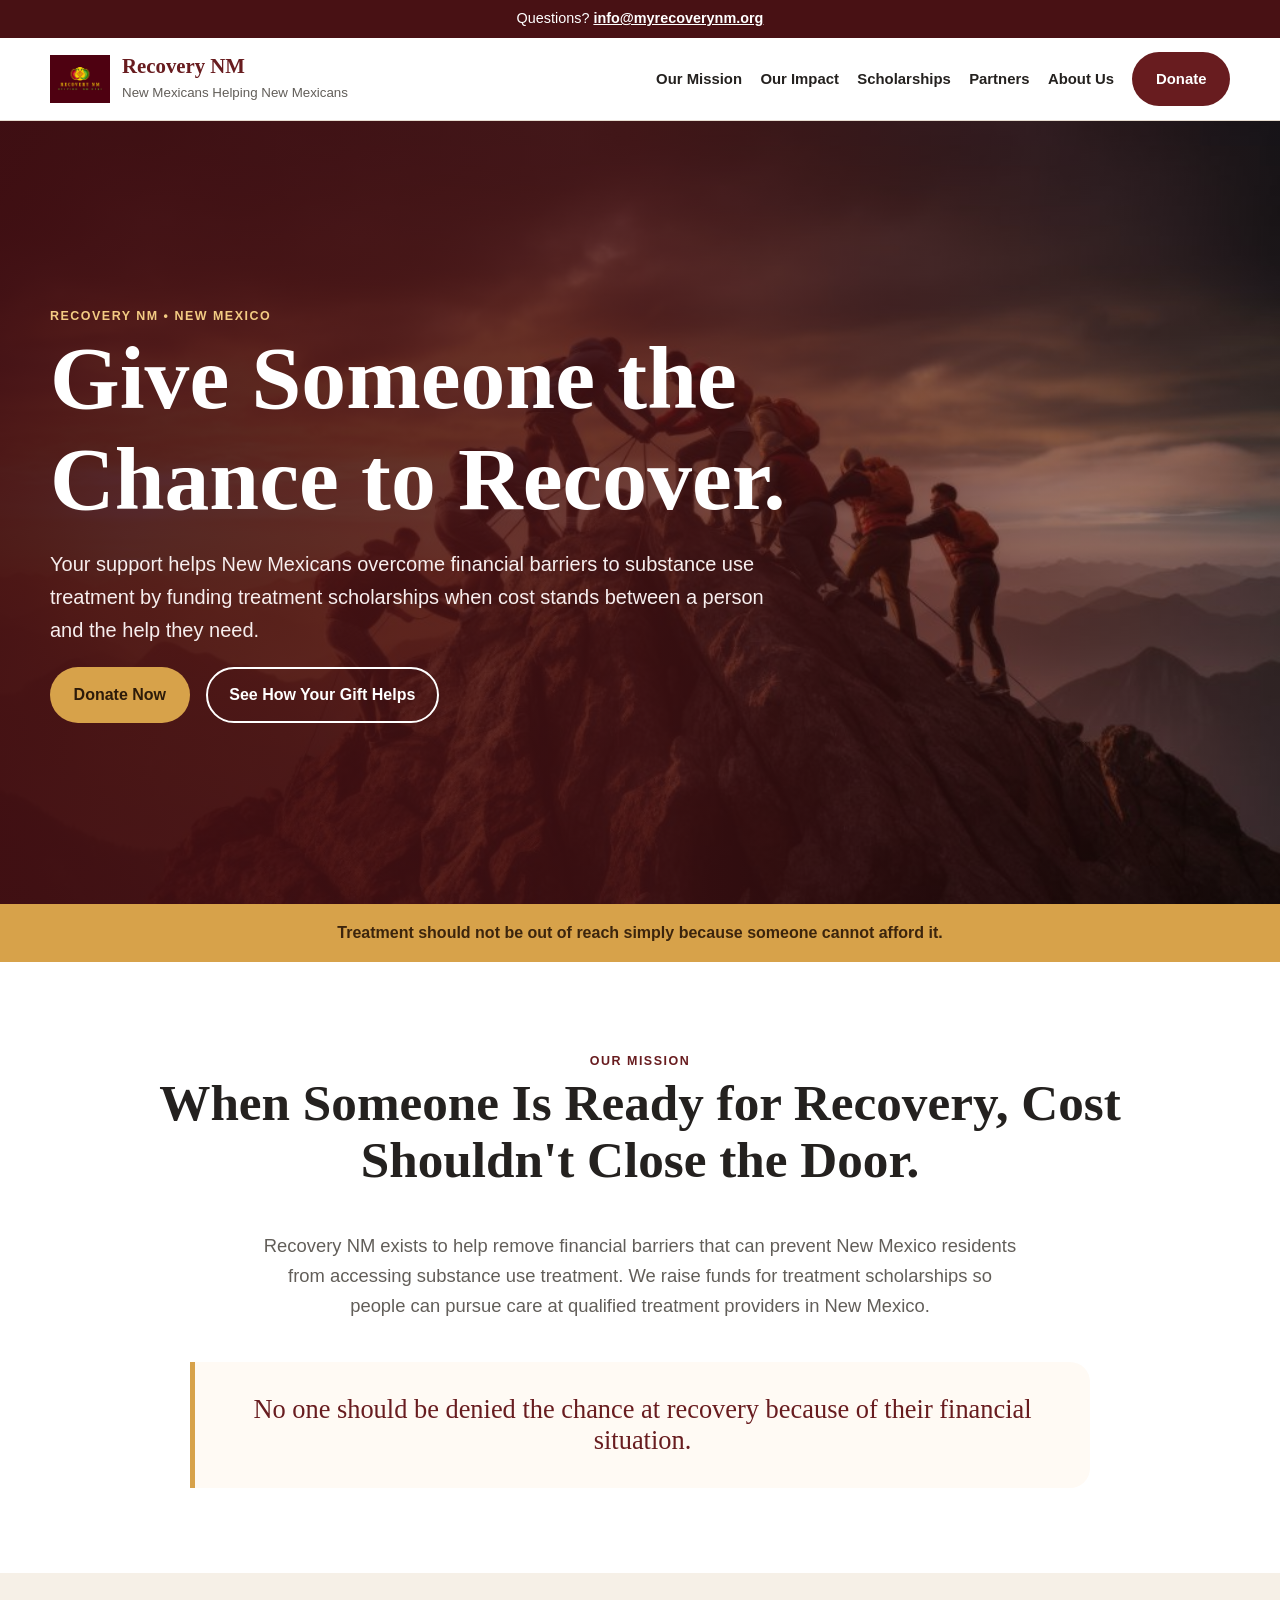
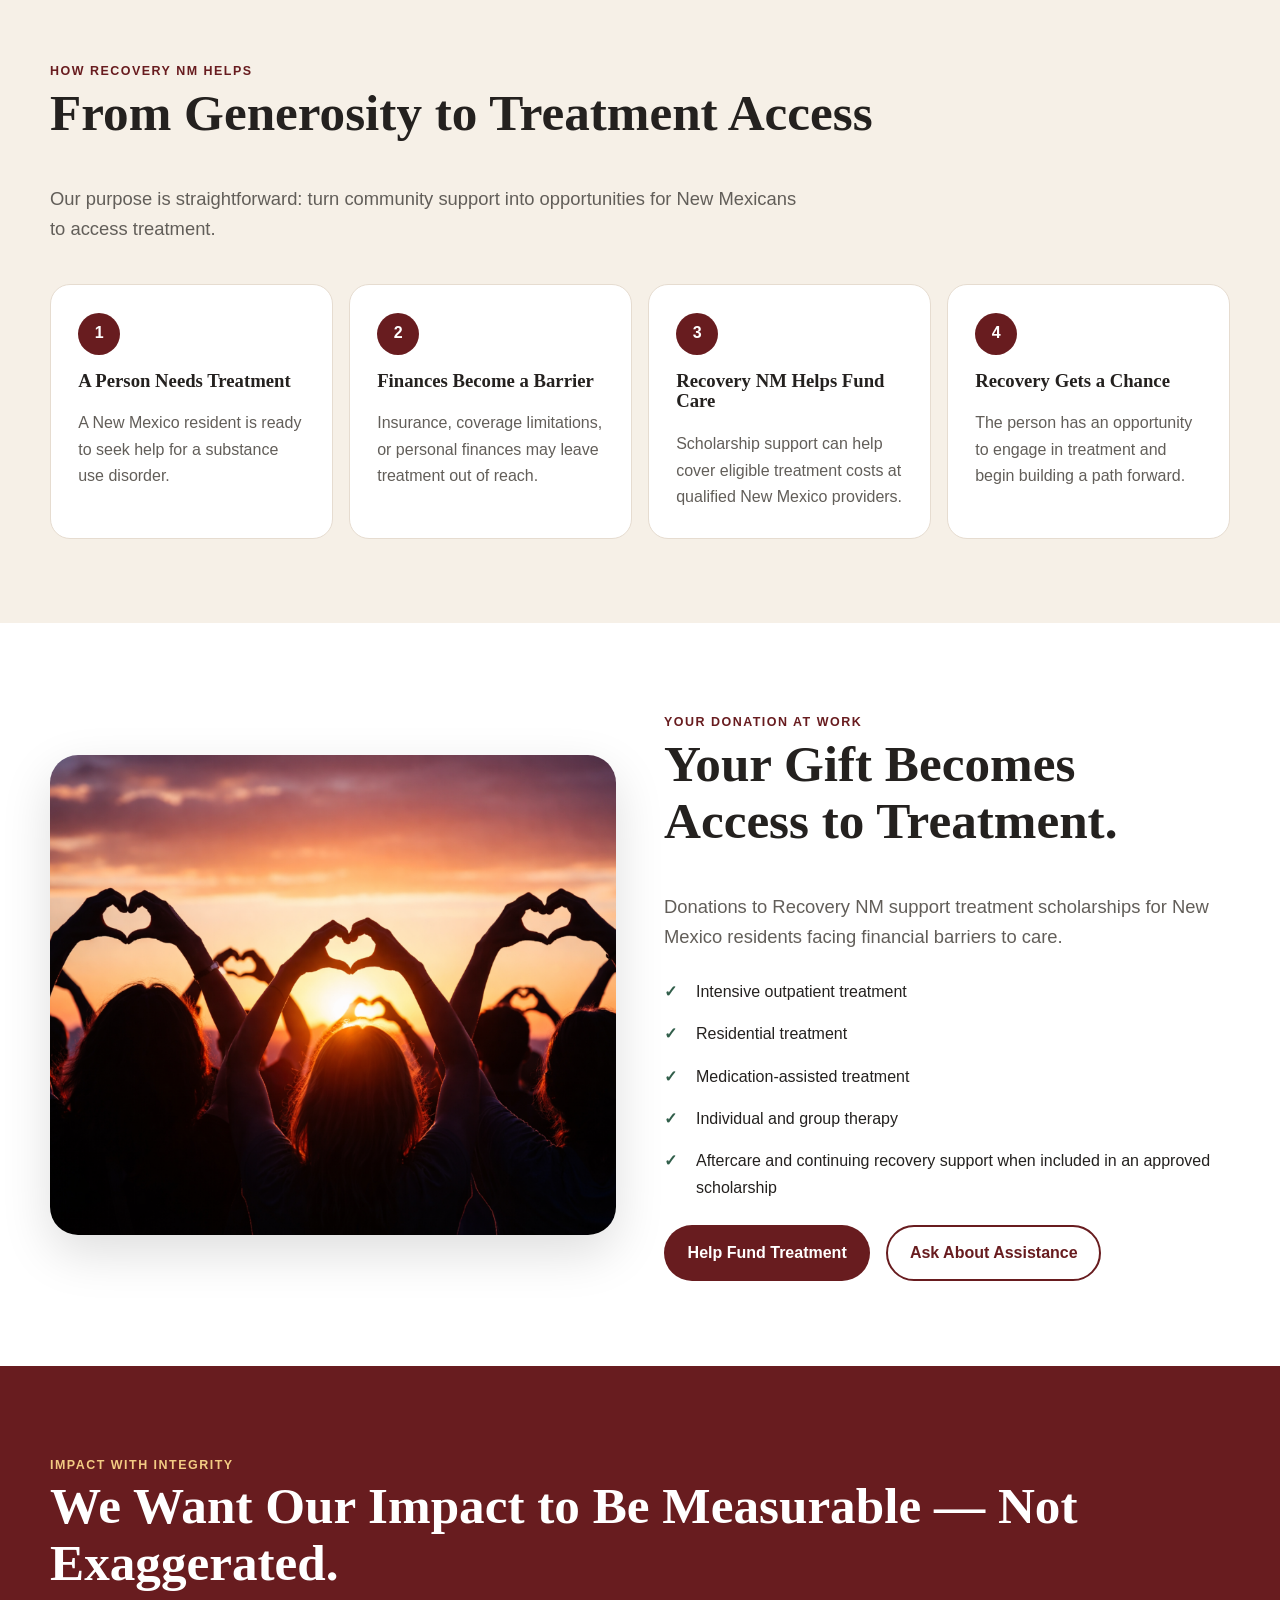
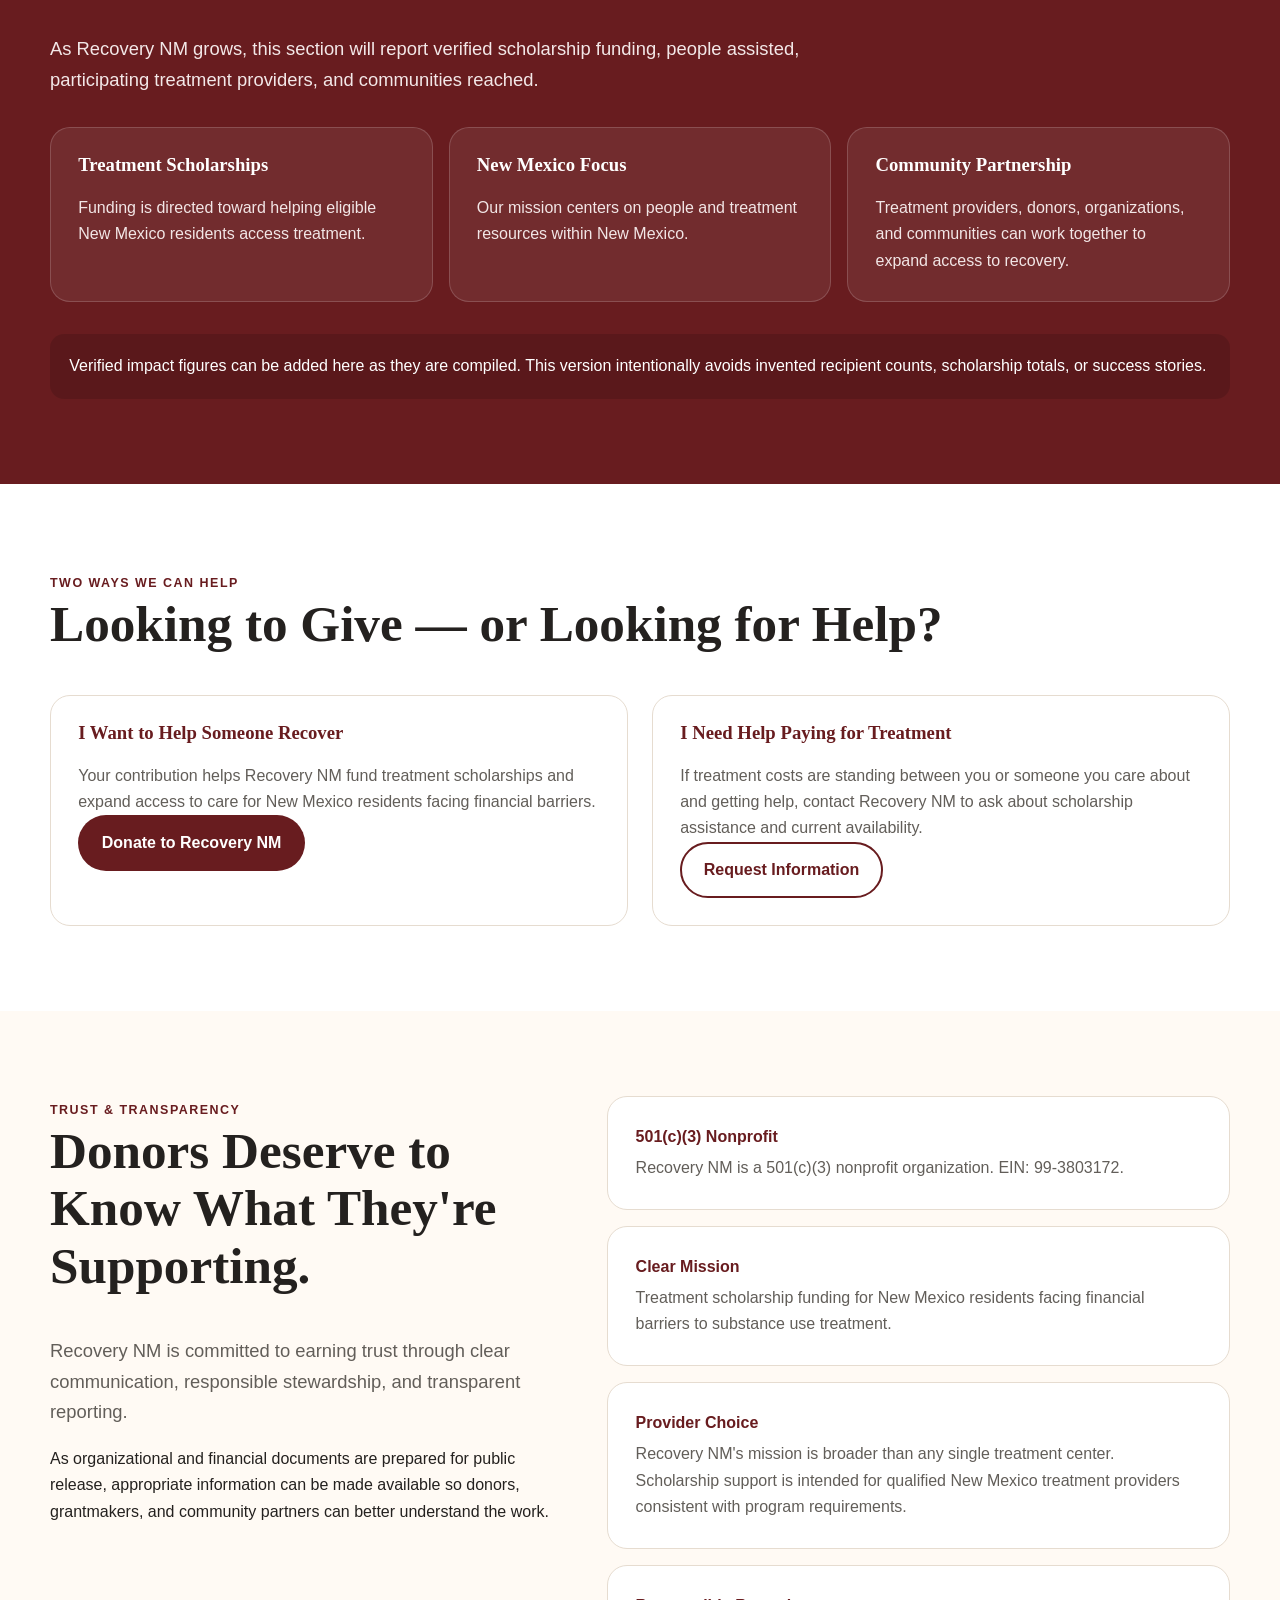
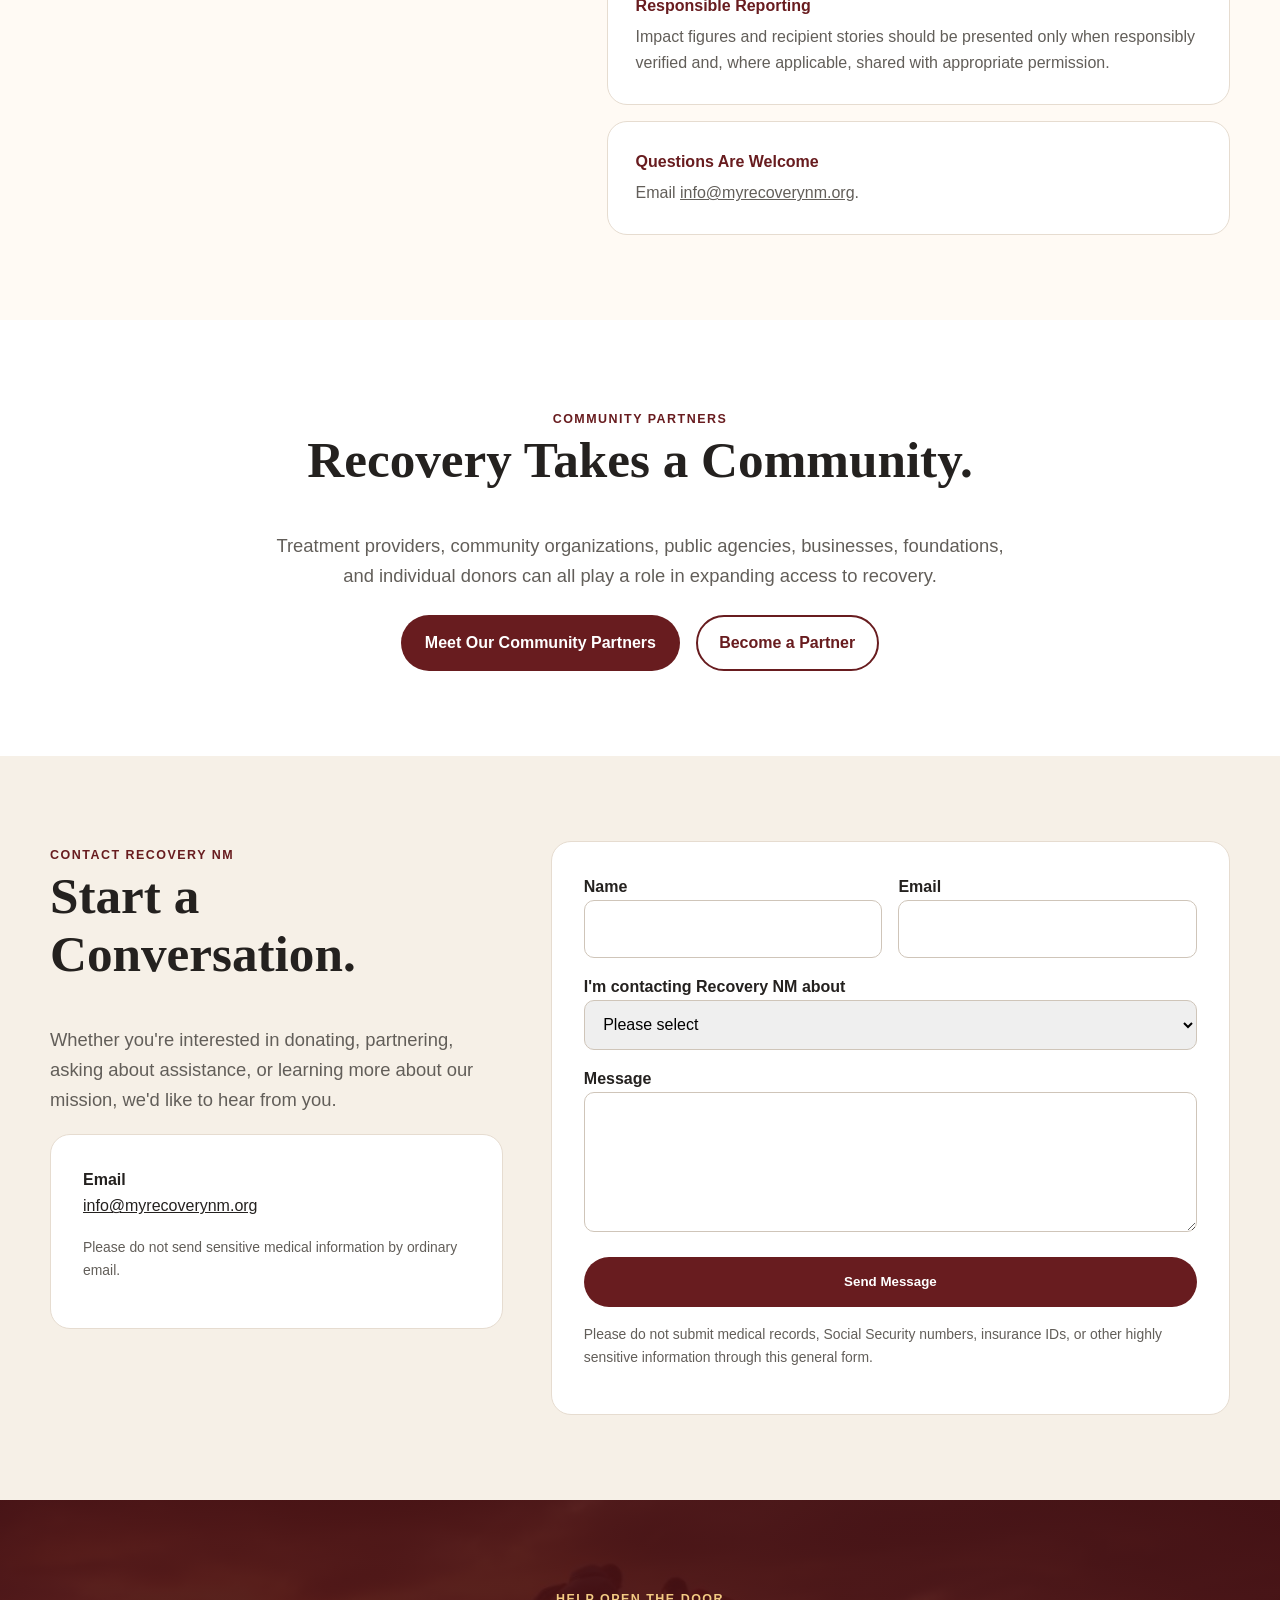
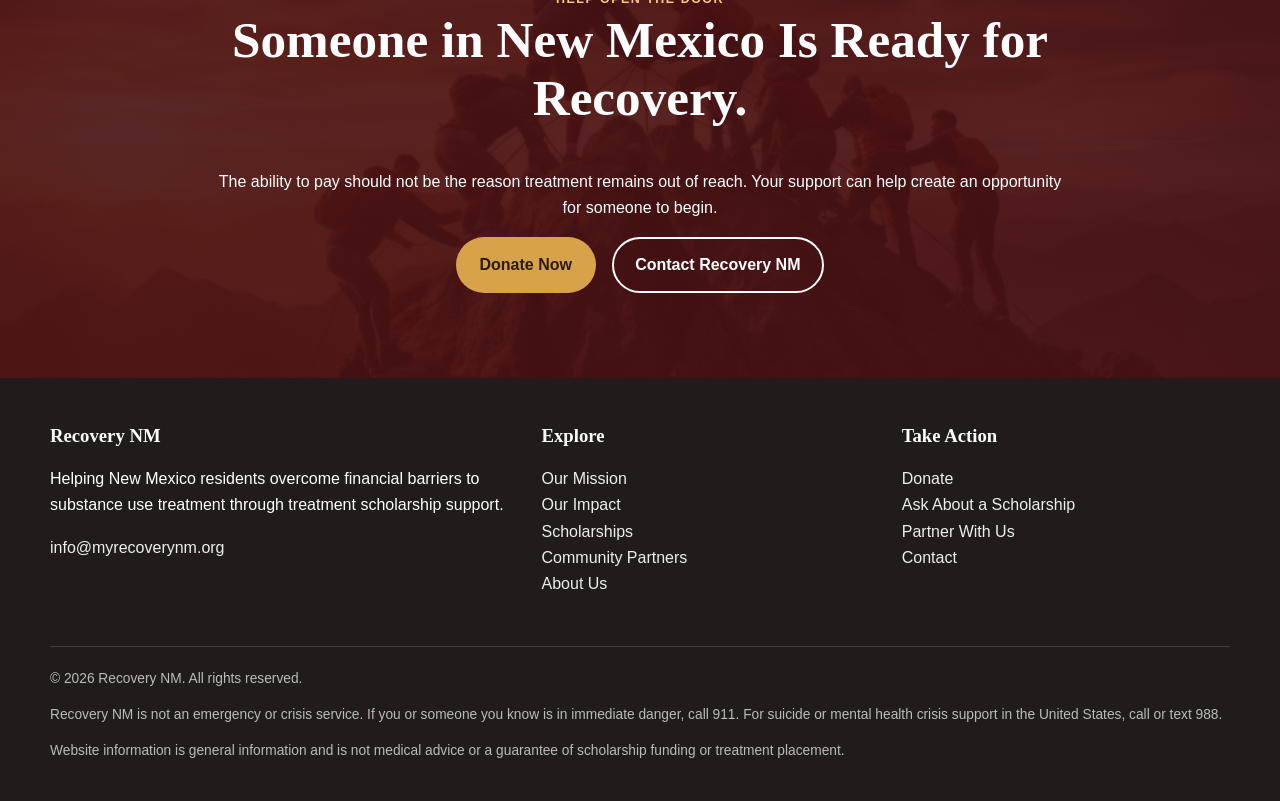
==== commit 5832ca25: "Update index.html" ====
--- a/index.html
+++ b/index.html
@@ -12,7 +12,36 @@
 <meta property="og:image" content="https://myrecoverynm.org/HEART-HANDS.jpg">
 <meta name="theme-color" content="#681c1f"><link rel="icon" href="/LOGO.png">
 <script type="application/ld+json">
-{"@context":"https://schema.org","@type":"NonprofitOrganization","name":"Recovery NM","url":"https://myrecoverynm.org/","logo":"https://myrecoverynm.org/LOGO.png","email":"info@myrecoverynm.org","description":"Recovery NM helps New Mexico residents overcome financial barriers to substance use treatment through treatment scholarships.","areaServed":{"@type":"State","name":"New Mexico"},"nonprofitStatus":"Nonprofit501c3","contactPoint":{"@type":"ContactPoint","email":"info@myrecoverynm.org","contactType":"general inquiries","areaServed":"US-NM"}}
+{
+  "@context": "https://schema.org",
+  "@type": "NonprofitOrganization",
+  "@id": "https://myrecoverynm.org/#organization",
+  "name": "Recovery NM",
+  "url": "https://myrecoverynm.org/",
+  "logo": "https://myrecoverynm.org/LOGO.png",
+  "email": "info@myrecoverynm.org",
+  "description": "Recovery NM is a 501(c)(3) nonprofit organization helping New Mexico residents overcome financial barriers to substance use treatment through treatment scholarships.",
+  "nonprofitStatus": "Nonprofit501c3",
+  "taxID": "99-3803172",
+  "address": {
+    "@type": "PostalAddress",
+    "streetAddress": "3301 Southern Blvd SE, Suite 105",
+    "addressLocality": "Rio Rancho",
+    "addressRegion": "NM",
+    "postalCode": "87124",
+    "addressCountry": "US"
+  },
+  "areaServed": {
+    "@type": "State",
+    "name": "New Mexico"
+  },
+  "contactPoint": {
+    "@type": "ContactPoint",
+    "email": "info@myrecoverynm.org",
+    "contactType": "general inquiries",
+    "areaServed": "US-NM"
+  }
+}
 </script>
 <style>
 :root{--wine:#681c1f;--dark:#481114;--sand:#f6f0e7;--cream:#fffaf4;--gold:#d7a24a;--ink:#24211f;--muted:#625e59;--line:#e6dcd0;--max:1180px}
@@ -59,6 +88,7 @@
 <section><div class="c"><span class="ey">Two Ways We Can Help</span><h2>Looking to Give — or Looking for Help?</h2><div class="two"><div class="card"><h3>I Want to Help Someone Recover</h3><p>Your contribution helps Recovery NM fund treatment scholarships and expand access to care for New Mexico residents facing financial barriers.</p><a class="btn wine" href="/donate.html">Donate to Recovery NM</a></div><div class="card"><h3>I Need Help Paying for Treatment</h3><p>If treatment costs are standing between you or someone you care about and getting help, contact Recovery NM to ask about scholarship assistance and current availability.</p><a class="btn outline" href="mailto:info@myrecoverynm.org?subject=Treatment%20Scholarship%20Inquiry">Request Information</a></div></div></div></section>
 
 <section class="trust"><div class="c trustgrid"><div><span class="ey">Trust & Transparency</span><h2>Donors Deserve to Know What They're Supporting.</h2><p class="lead">Recovery NM is committed to earning trust through clear communication, responsible stewardship, and transparent reporting.</p><p>As organizational and financial documents are prepared for public release, appropriate information can be made available so donors, grantmakers, and community partners can better understand the work.</p></div><div class="trustpoints">
+<div class="card"><strong>501(c)(3) Nonprofit</strong><p>Recovery NM is a 501(c)(3) nonprofit organization. EIN: 99-3803172.</p></div>
 <div class="card"><strong>Clear Mission</strong><p>Treatment scholarship funding for New Mexico residents facing financial barriers to substance use treatment.</p></div>
 <div class="card"><strong>Provider Choice</strong><p>Recovery NM's mission is broader than any single treatment center. Scholarship support is intended for qualified New Mexico treatment providers consistent with program requirements.</p></div>
 <div class="card"><strong>Responsible Reporting</strong><p>Impact figures and recipient stories should be presented only when responsibly verified and, where applicable, shared with appropriate permission.</p></div>
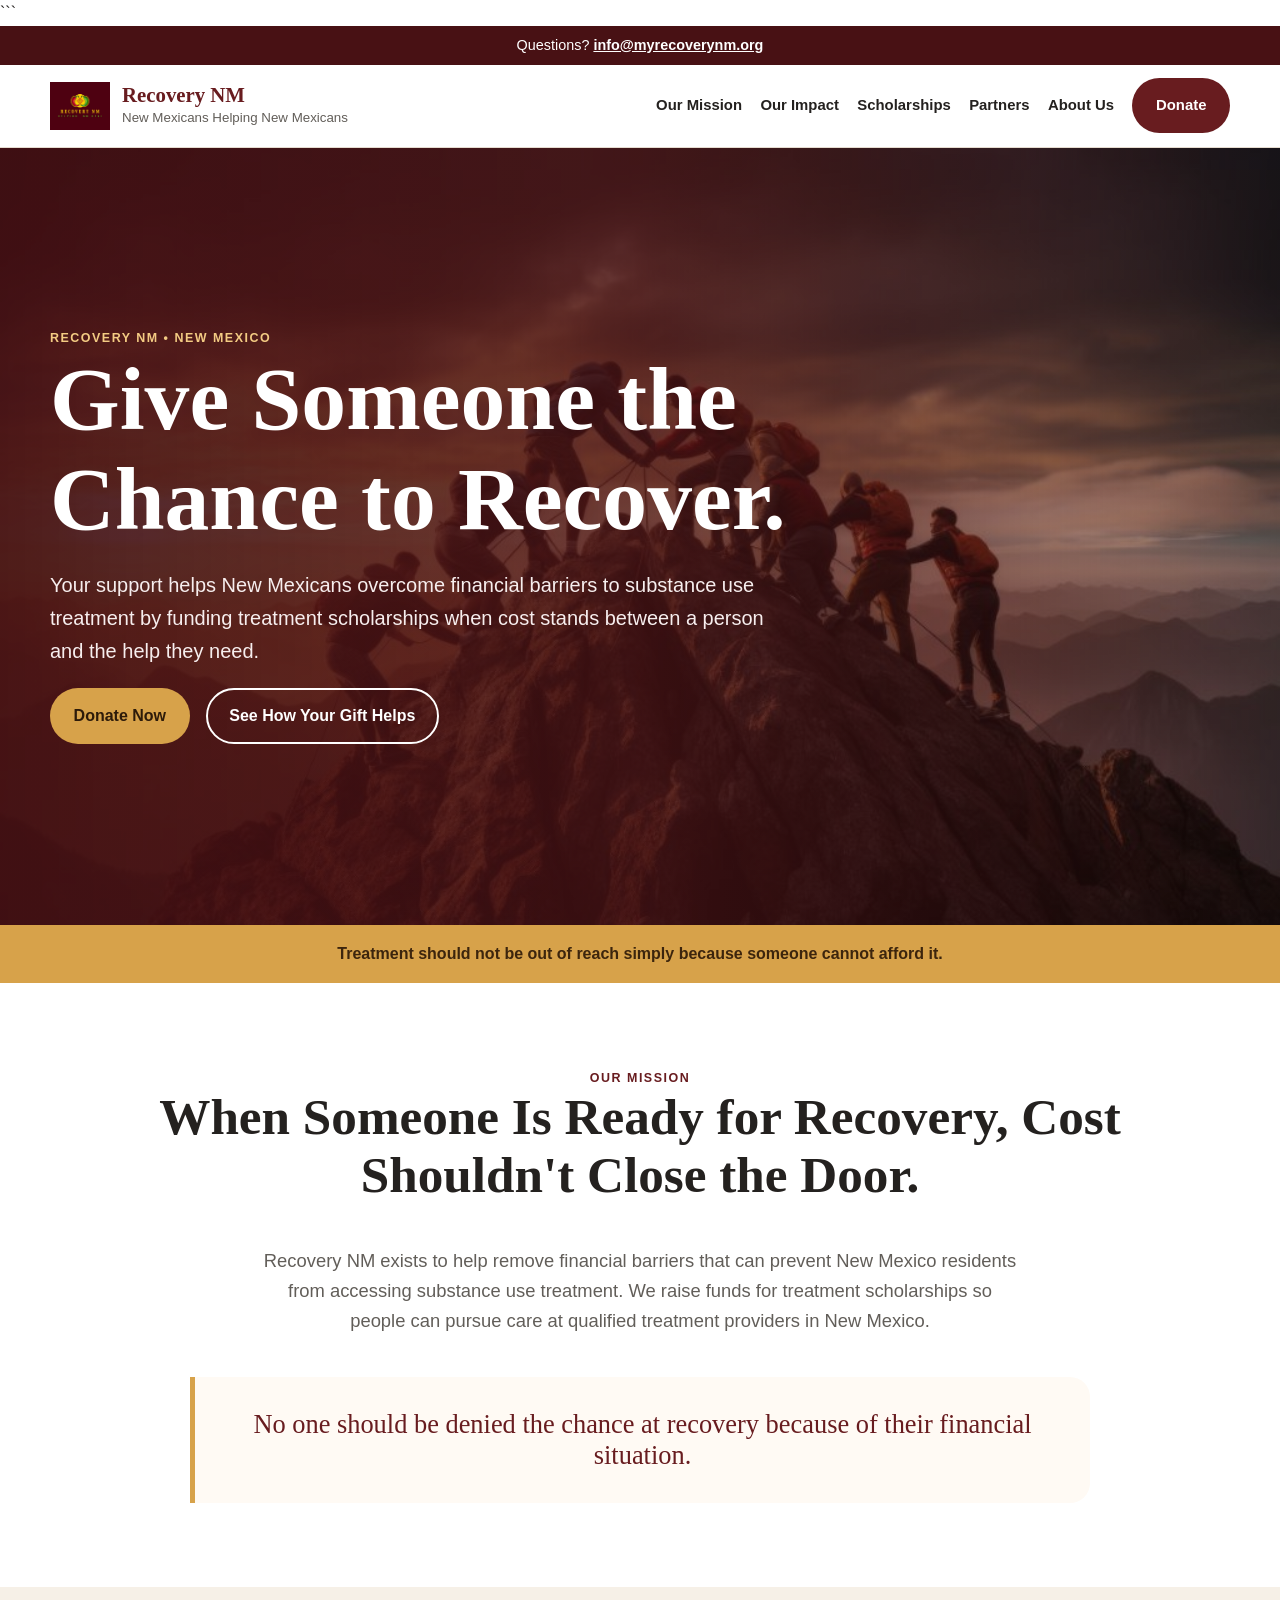
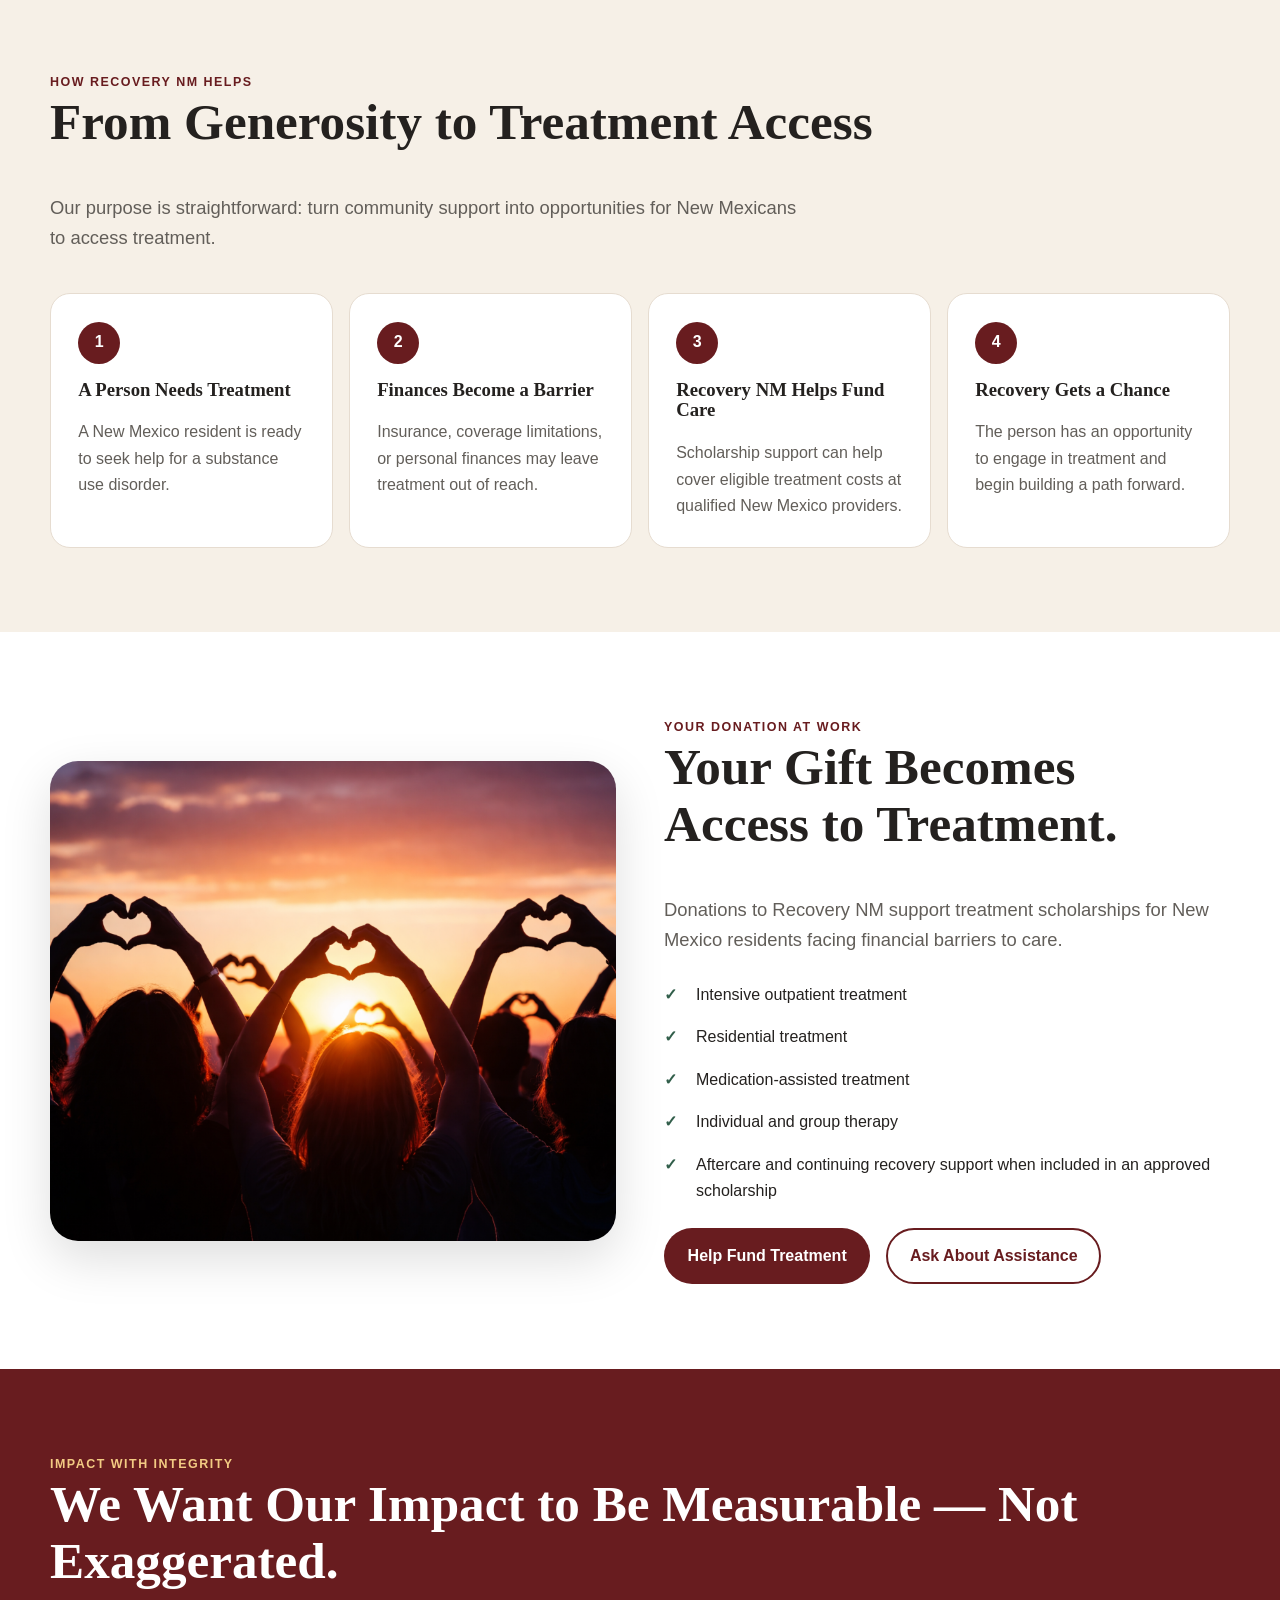
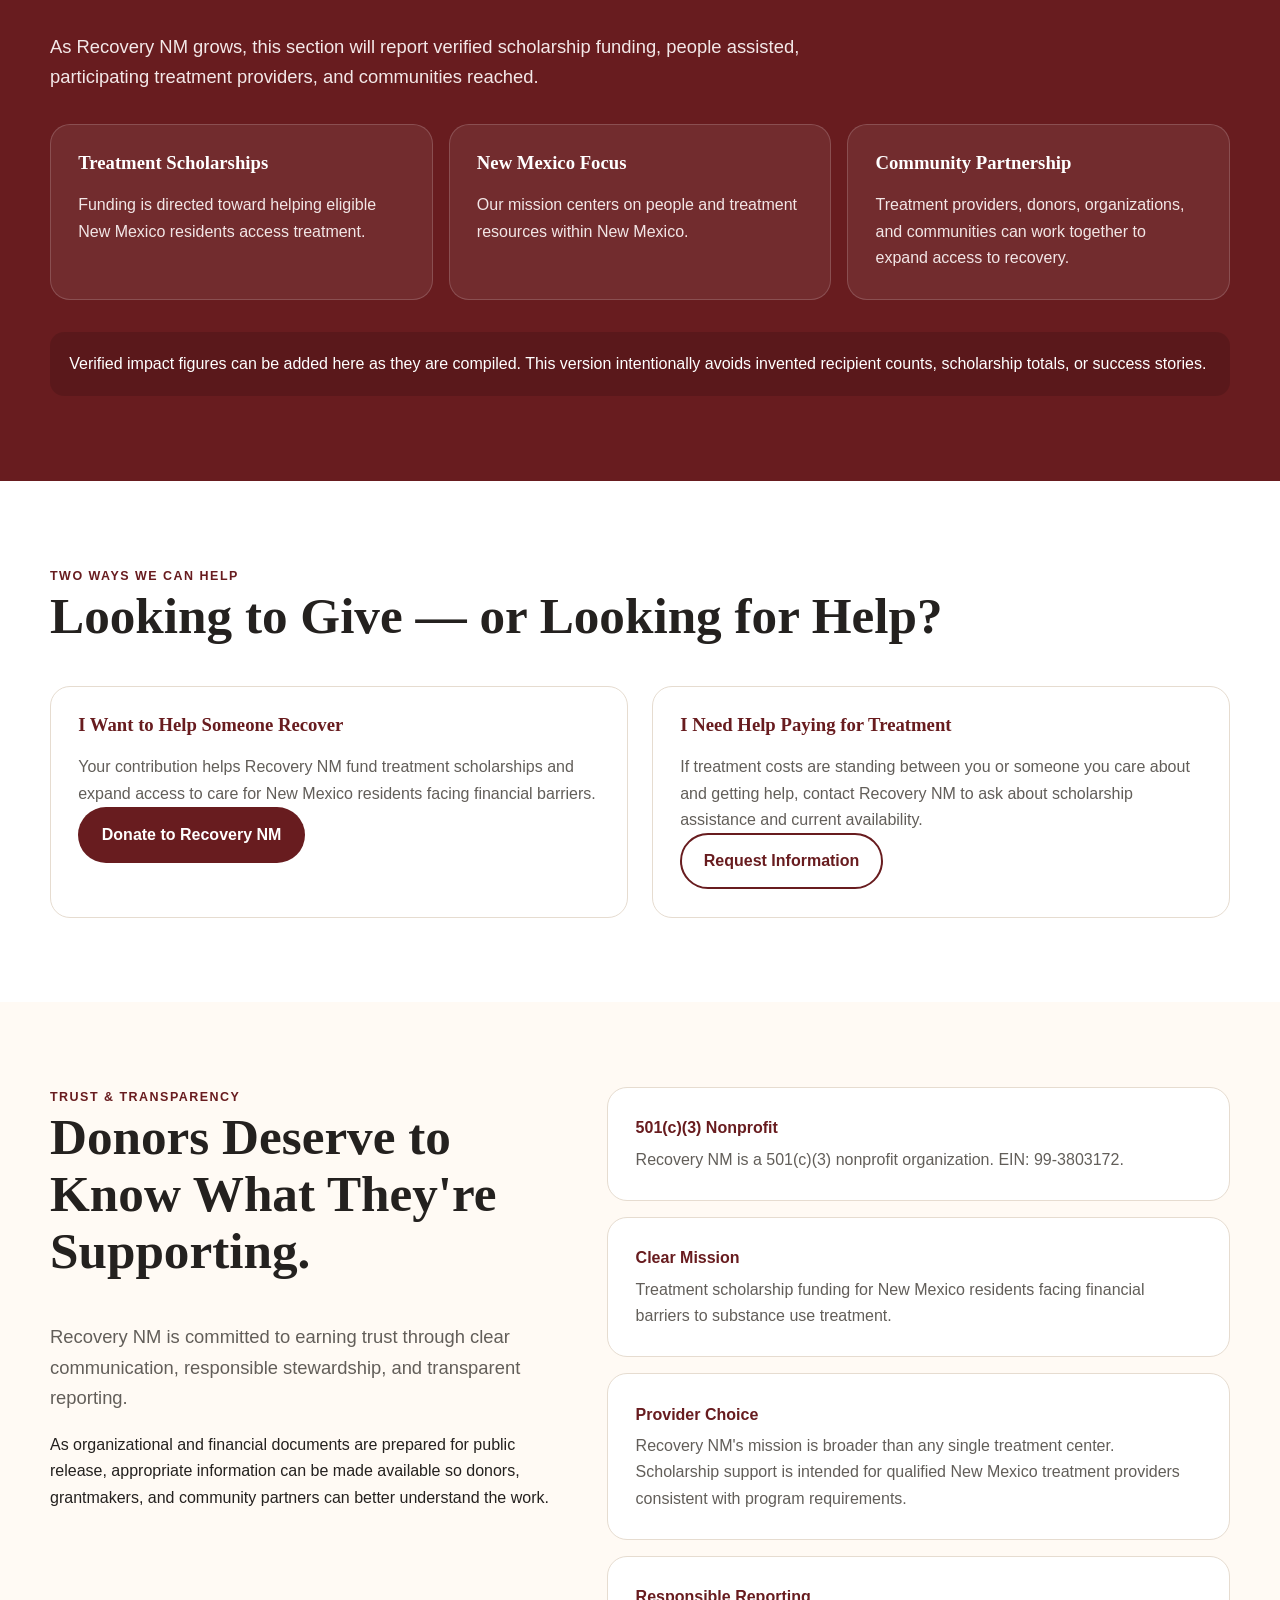
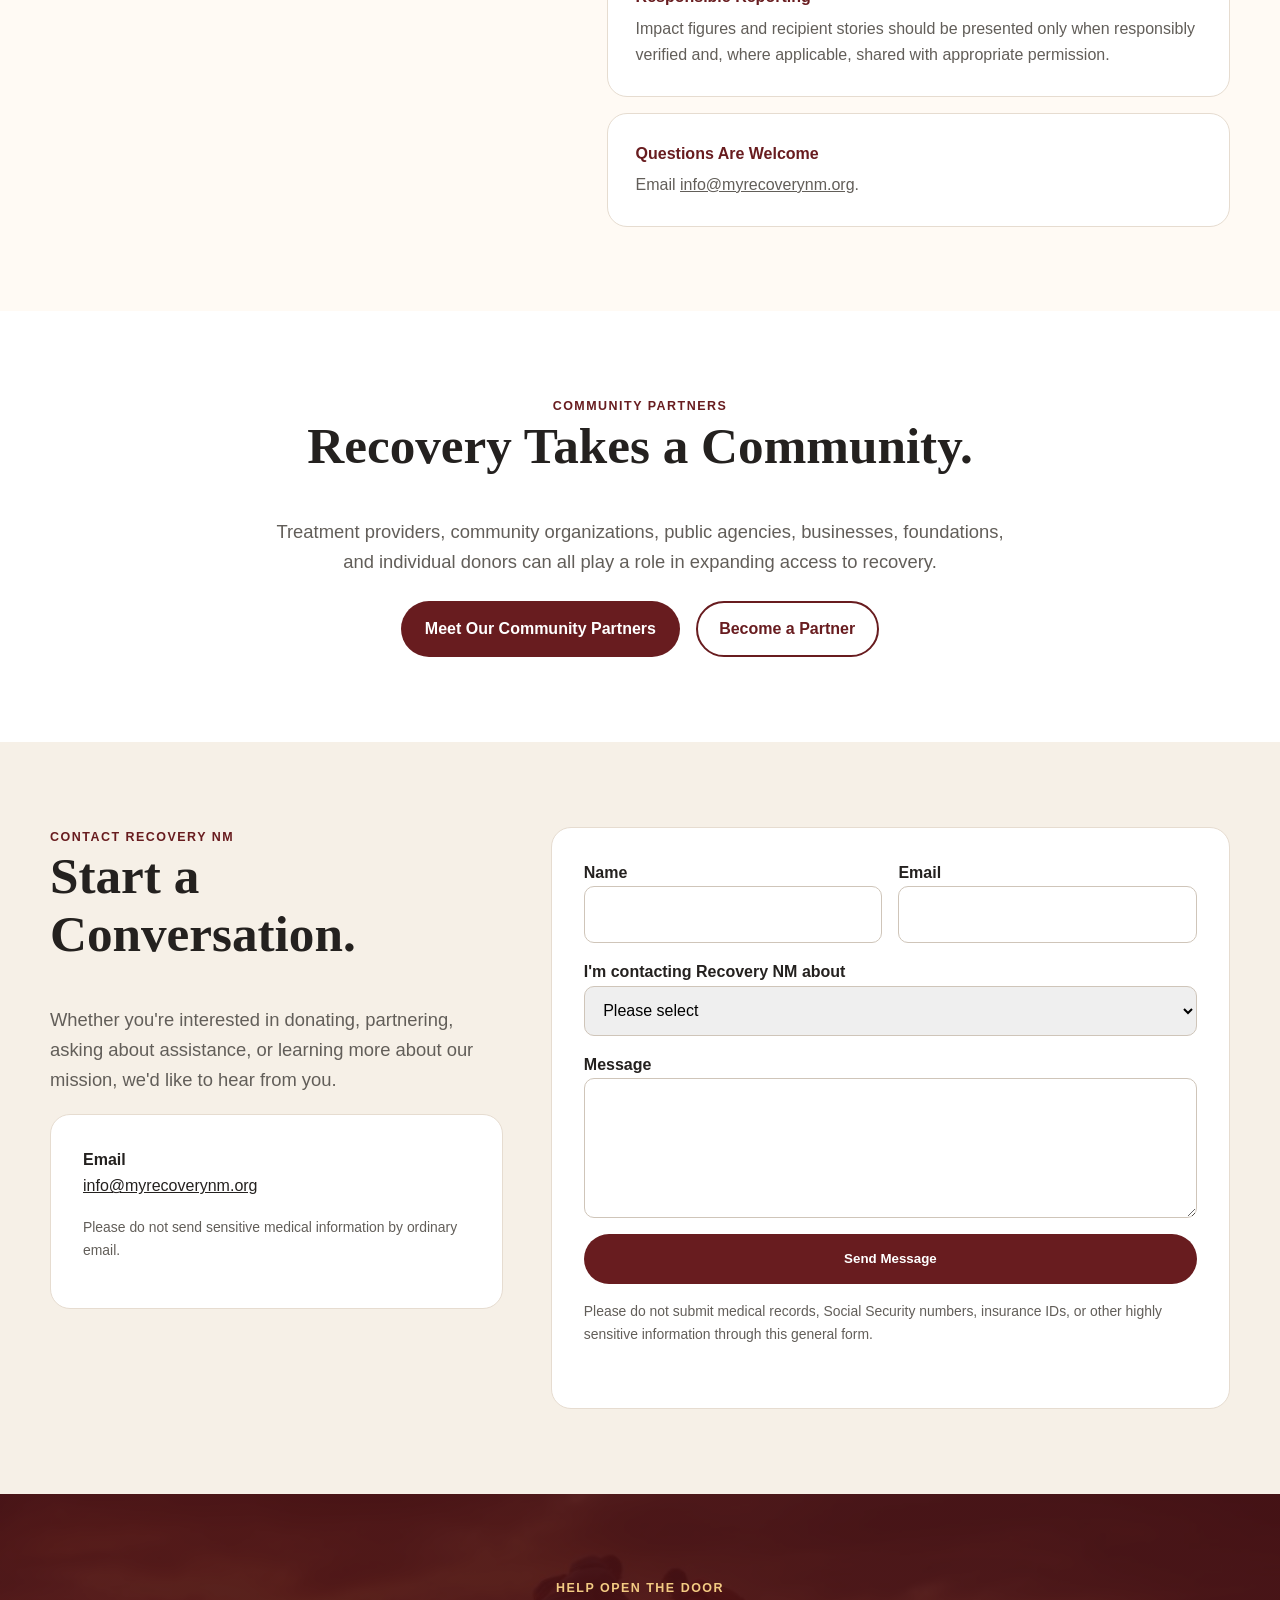
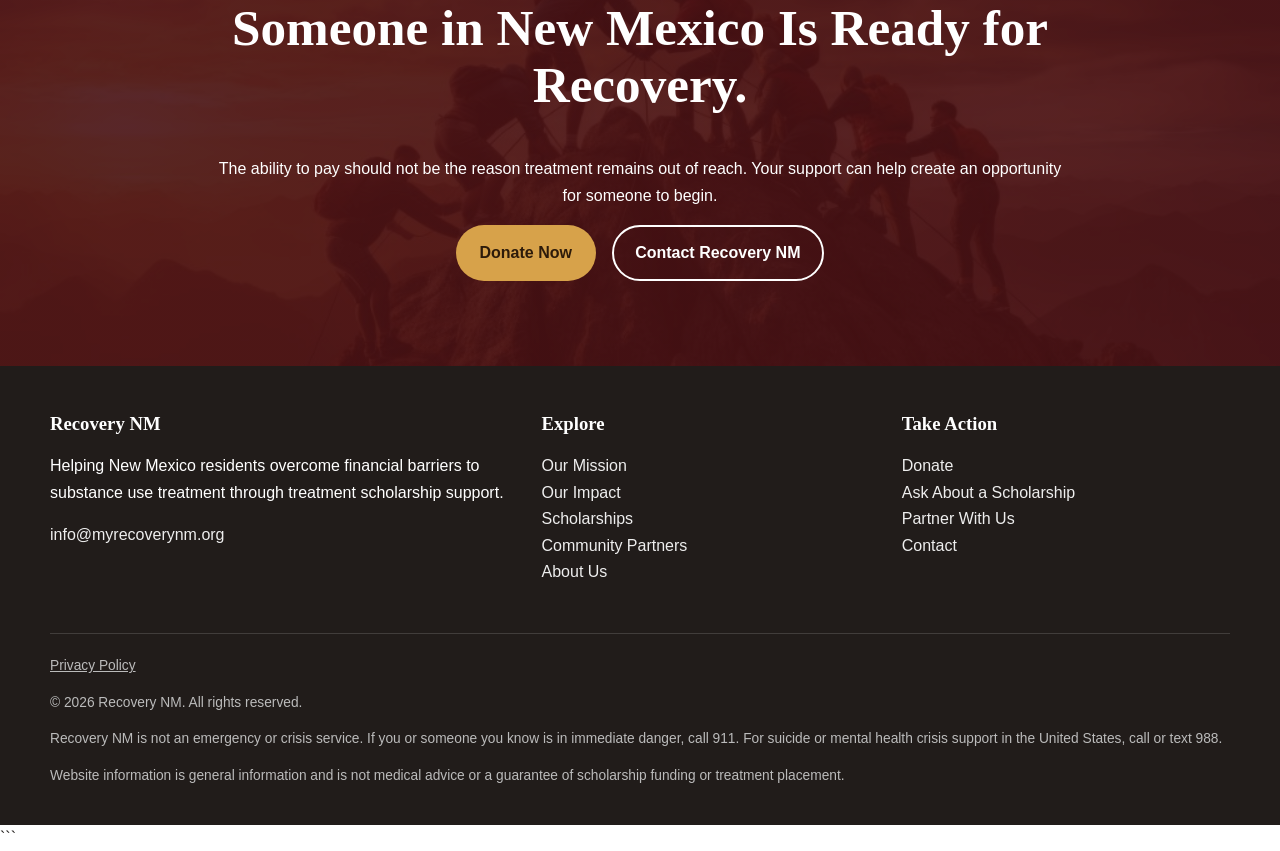
==== commit 2d828c0a: "Update index.html" ====
--- a/index.html
+++ b/index.html
@@ -1,3 +1,4 @@
+```
 <!doctype html>
 <html lang="en">
 <head>
@@ -104,7 +105,7 @@
 <section class="final"><div class="c"><span class="ey">Help Open the Door</span><h2>Someone in New Mexico Is Ready for Recovery.</h2><p>The ability to pay should not be the reason treatment remains out of reach. Your support can help create an opportunity for someone to begin.</p><div class="actions"><a class="btn primary" href="/donate.html">Donate Now</a><a class="btn outline" href="mailto:info@myrecoverynm.org">Contact Recovery NM</a></div></div></section>
 </main>
 
-<footer><div class="c"><div class="foot"><div><h3>Recovery NM</h3><p>Helping New Mexico residents overcome financial barriers to substance use treatment through treatment scholarship support.</p><p><a href="mailto:info@myrecoverynm.org">info@myrecoverynm.org</a></p></div><div><h3>Explore</h3><ul><li><a href="#mission">Our Mission</a></li><li><a href="#impact">Our Impact</a></li><li><a href="#scholarships">Scholarships</a></li><li><a href="/community-partners.html">Community Partners</a></li><li><a href="/staff.html">About Us</a></li></ul></div><div><h3>Take Action</h3><ul><li><a href="/donate.html">Donate</a></li><li><a href="mailto:info@myrecoverynm.org?subject=Treatment%20Scholarship%20Inquiry">Ask About a Scholarship</a></li><li><a href="mailto:info@myrecoverynm.org?subject=Recovery%20NM%20Partnership%20Inquiry">Partner With Us</a></li><li><a href="#contact">Contact</a></li></ul></div></div><div class="footbottom"><p>© 2026 Recovery NM. All rights reserved.</p><p>Recovery NM is not an emergency or crisis service. If you or someone you know is in immediate danger, call 911. For suicide or mental health crisis support in the United States, call or text 988.</p><p>Website information is general information and is not medical advice or a guarantee of scholarship funding or treatment placement.</p></div></div></footer>
+<footer><div class="c"><div class="foot"><div><h3>Recovery NM</h3><p>Helping New Mexico residents overcome financial barriers to substance use treatment through treatment scholarship support.</p><p><a href="mailto:info@myrecoverynm.org">info@myrecoverynm.org</a></p></div><div><h3>Explore</h3><ul><li><a href="#mission">Our Mission</a></li><li><a href="#impact">Our Impact</a></li><li><a href="#scholarships">Scholarships</a></li><li><a href="/community-partners.html">Community Partners</a></li><li><a href="/staff.html">About Us</a></li></ul></div><div><h3>Take Action</h3><ul><li><a href="/donate.html">Donate</a></li><li><a href="mailto:info@myrecoverynm.org?subject=Treatment%20Scholarship%20Inquiry">Ask About a Scholarship</a></li><li><a href="mailto:info@myrecoverynm.org?subject=Recovery%20NM%20Partnership%20Inquiry">Partner With Us</a></li><li><a href="#contact">Contact</a></li></ul></div></div><div class="footbottom"><p><a href="/privacy-policy.html">Privacy Policy</a></p><p>© 2026 Recovery NM. All rights reserved.</p><p>Recovery NM is not an emergency or crisis service. If you or someone you know is in immediate danger, call 911. For suicide or mental health crisis support in the United States, call or text 988.</p><p>Website information is general information and is not medical advice or a guarantee of scholarship funding or treatment placement.</p></div></div></footer>
 
 <script>
 const b=document.querySelector('.toggle'),n=document.querySelector('#nav');
@@ -112,3 +113,4 @@
 n.querySelectorAll('a').forEach(a=>a.addEventListener('click',()=>{n.classList.remove('open');b.setAttribute('aria-expanded','false');b.textContent='☰'}));
 </script>
 </body></html>
+```
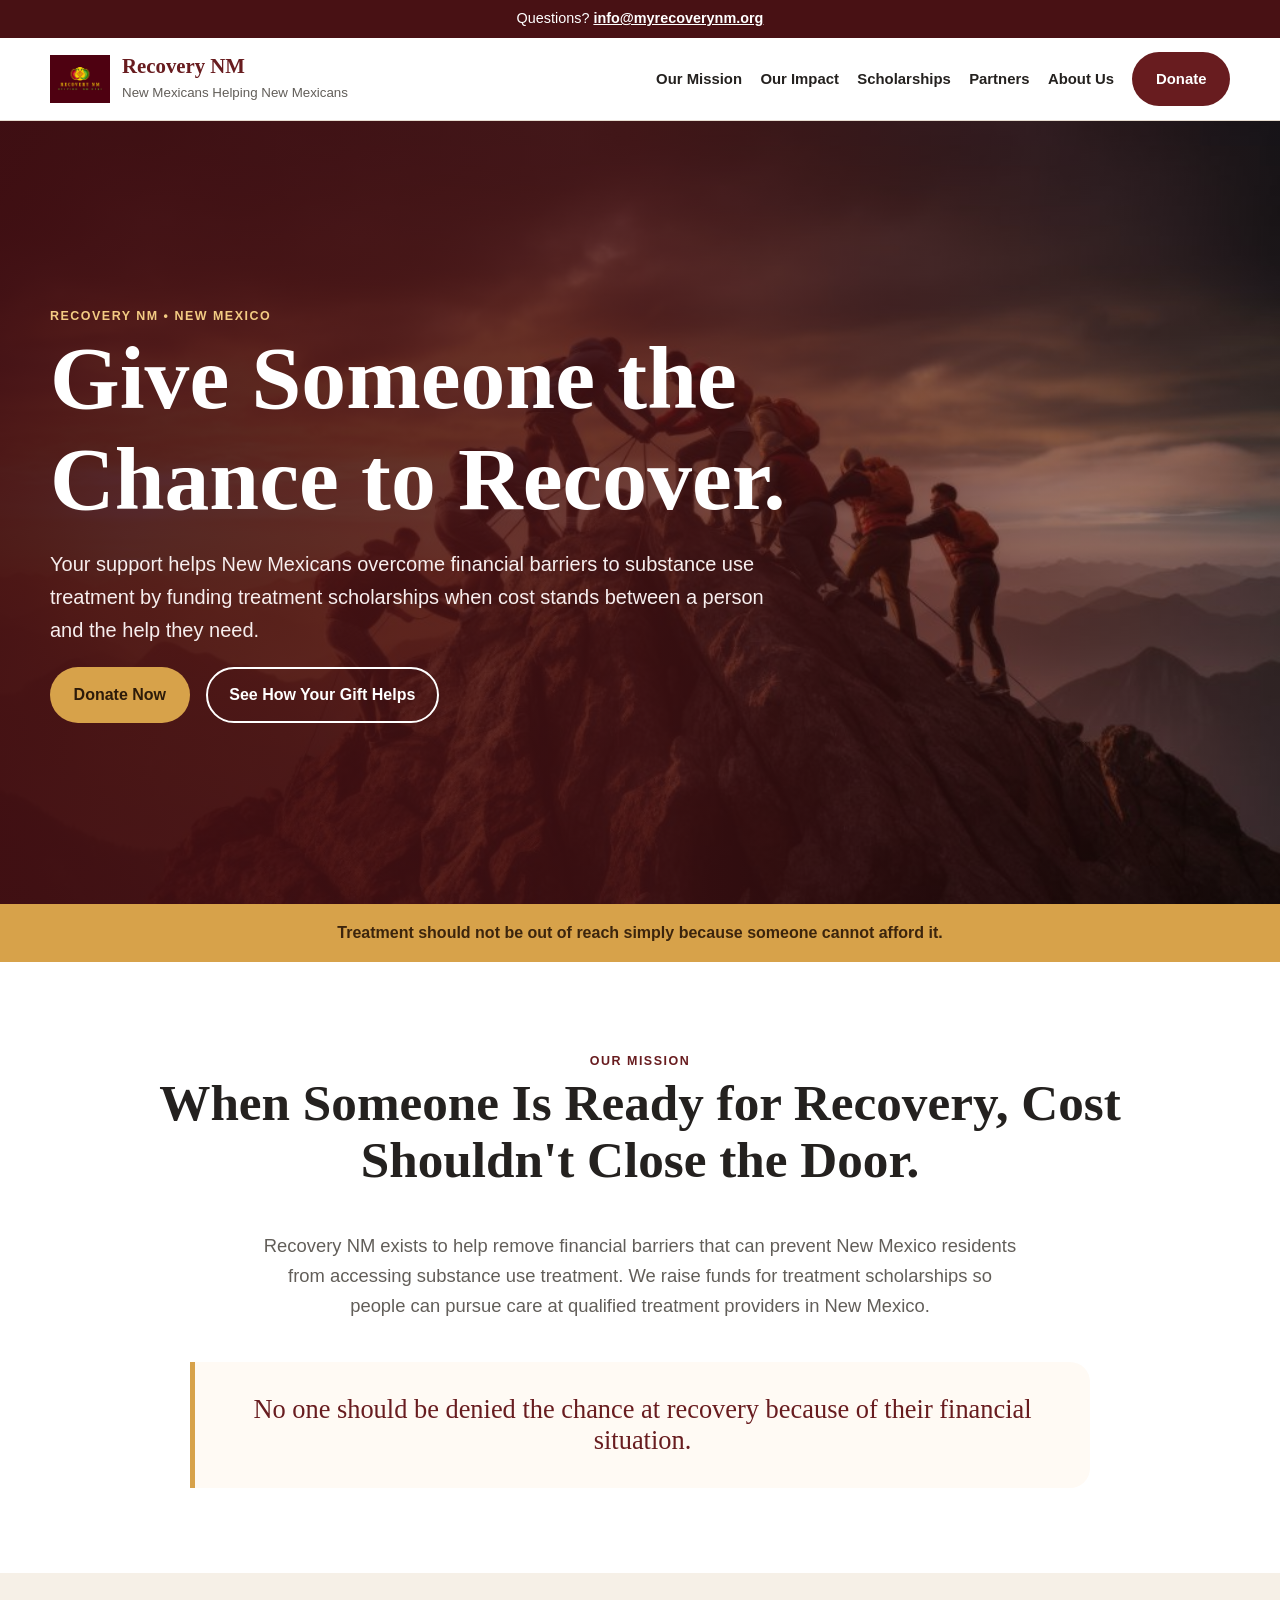
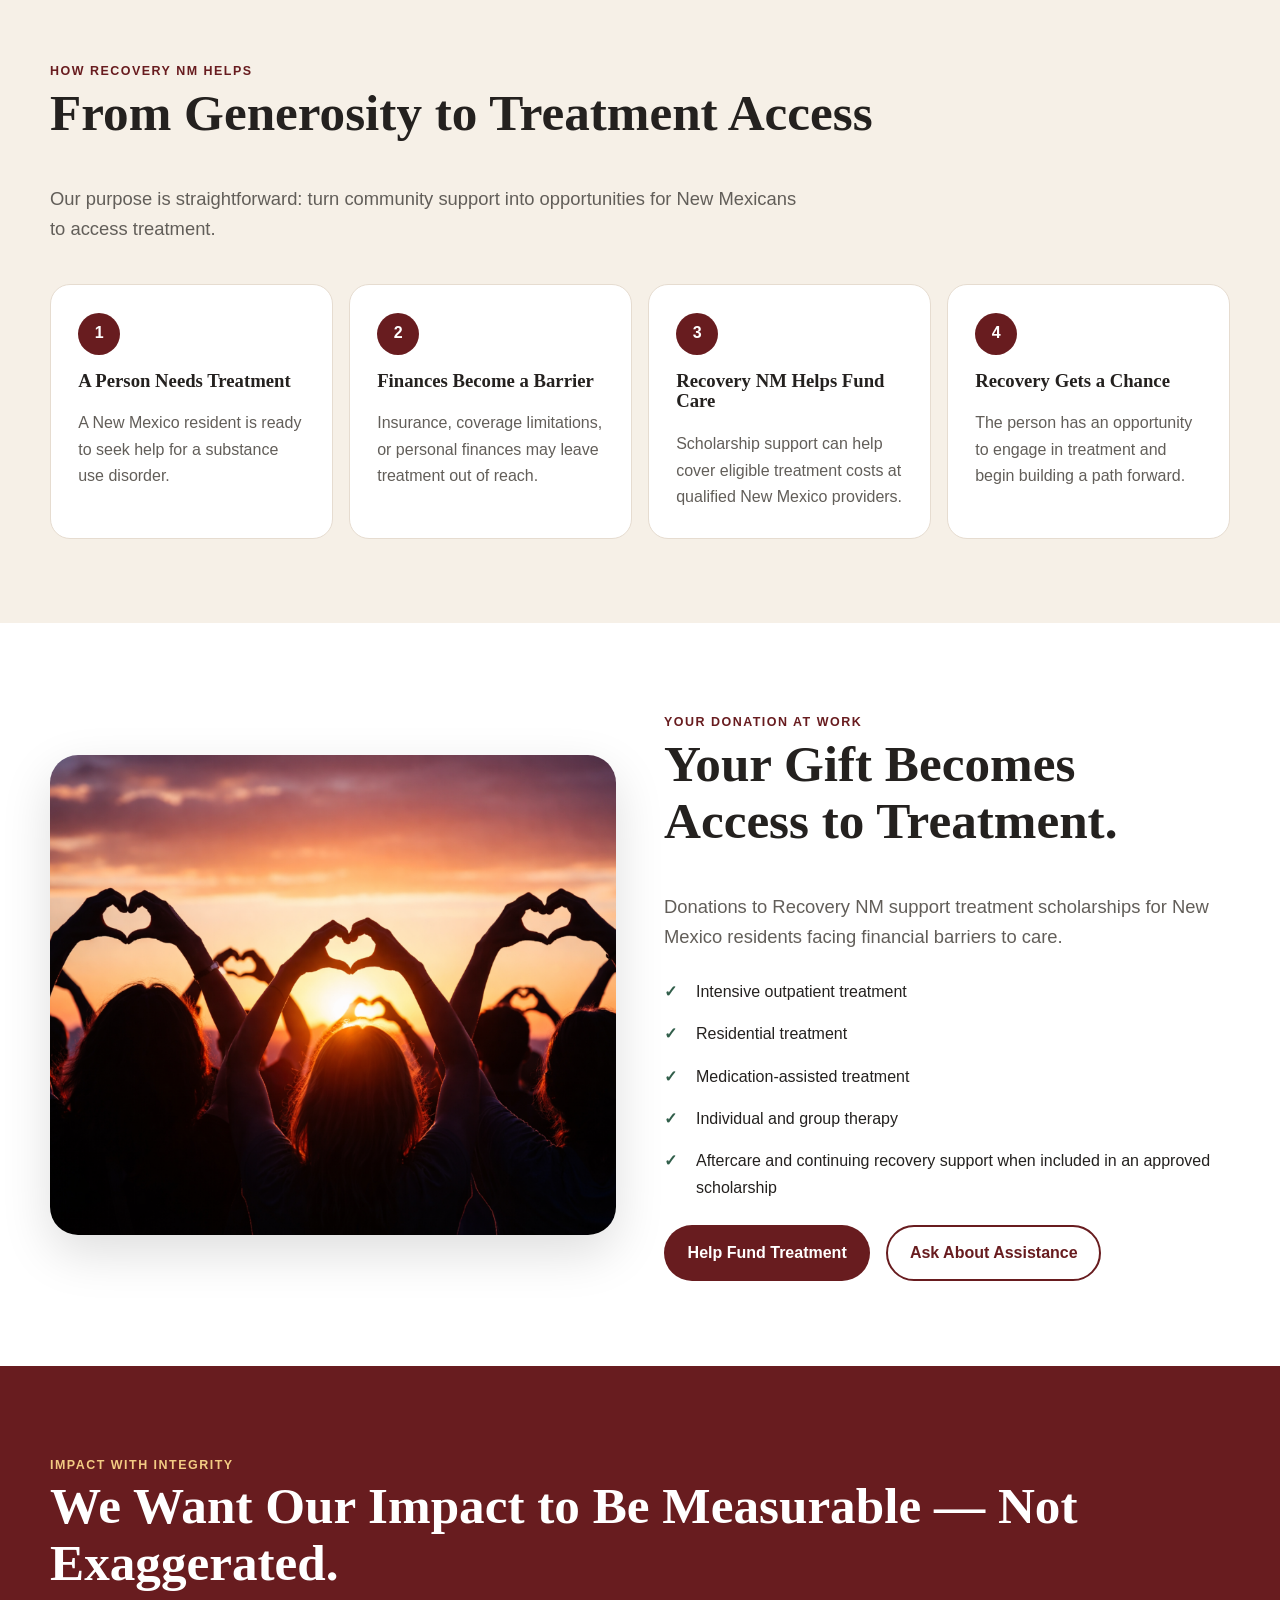
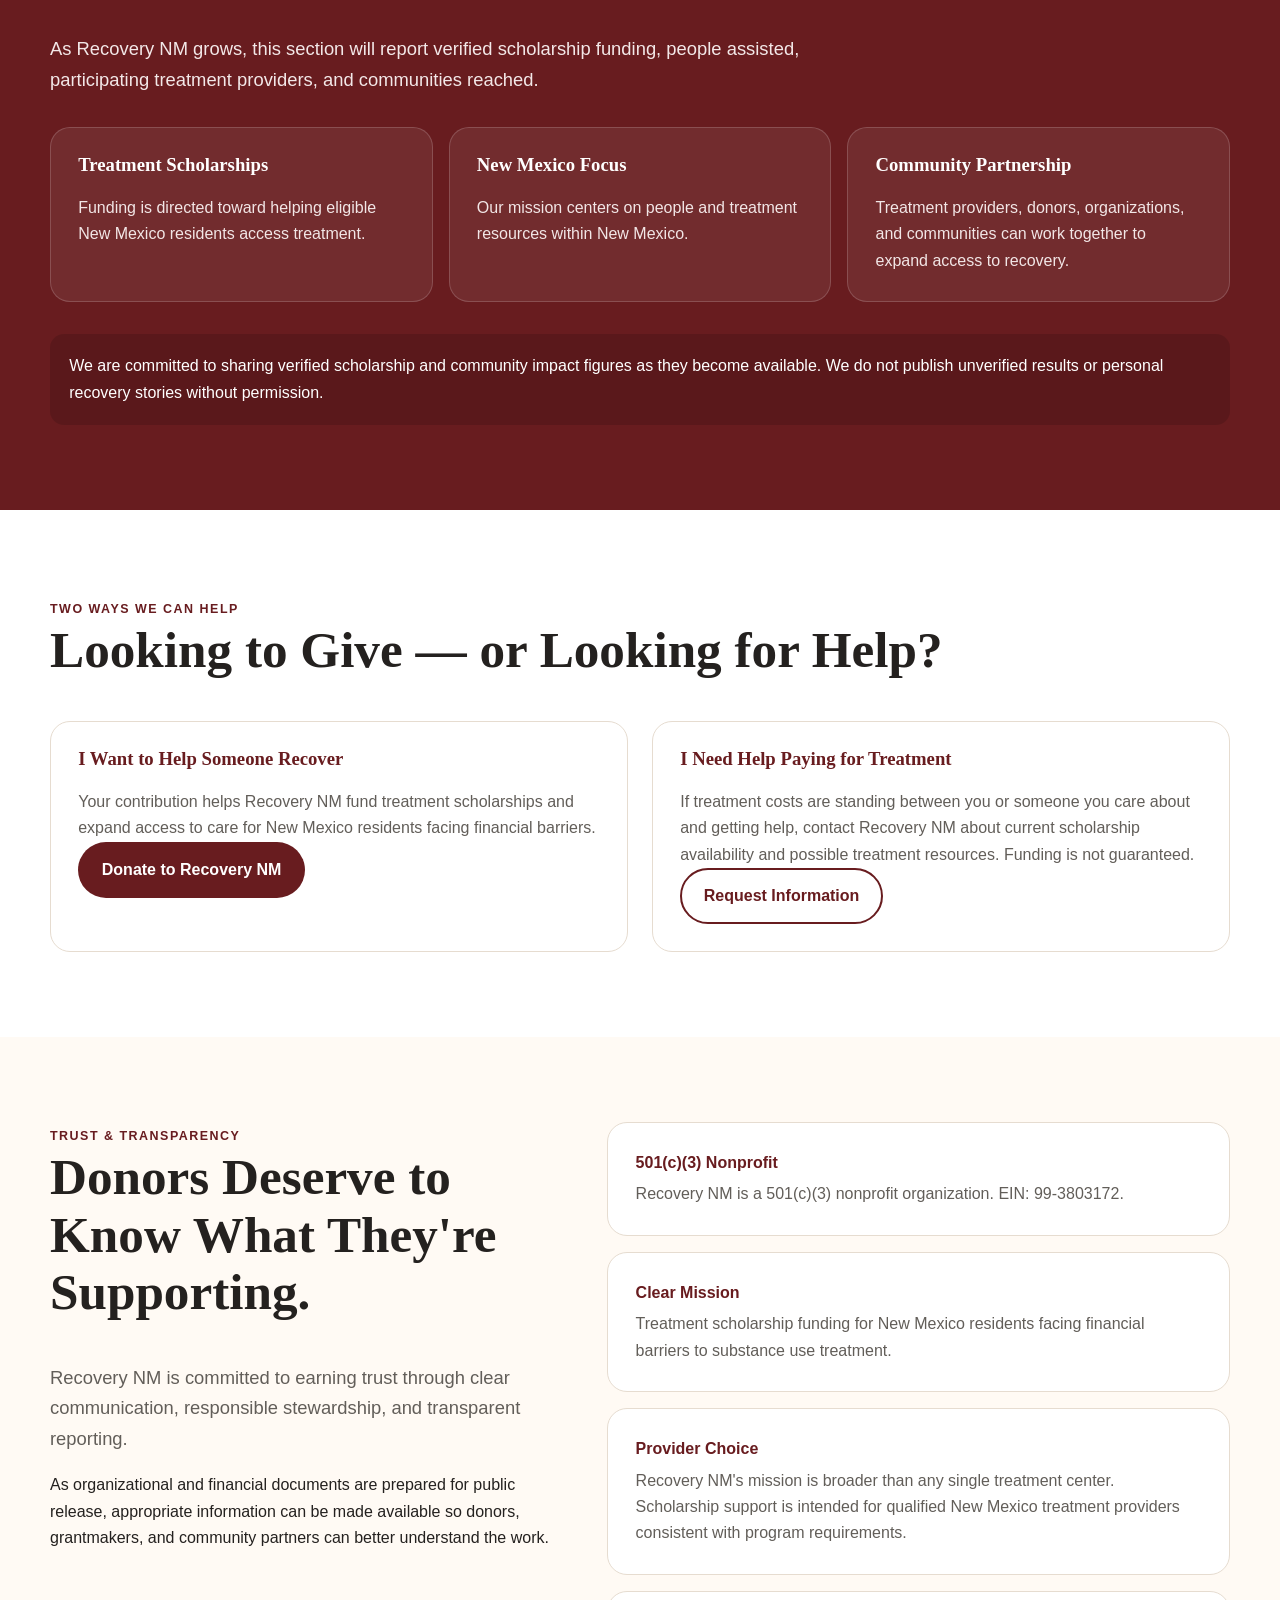
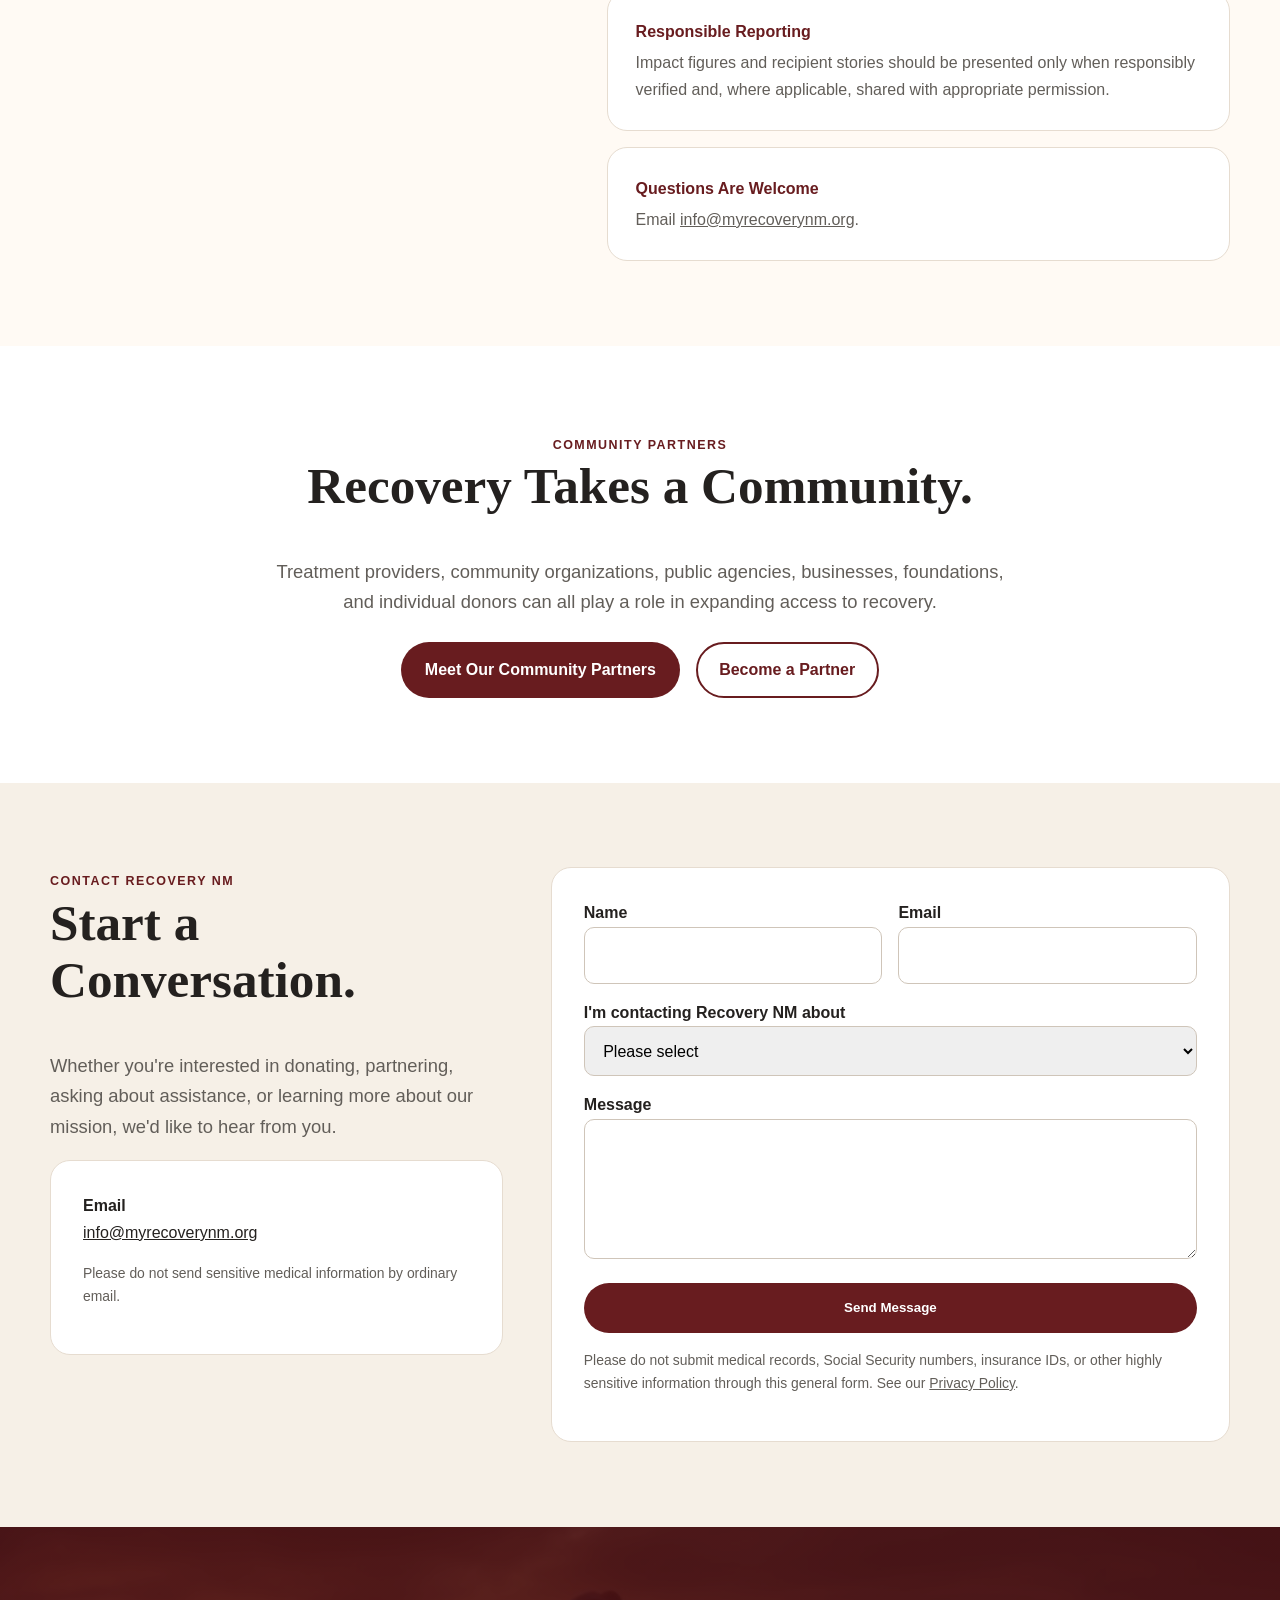
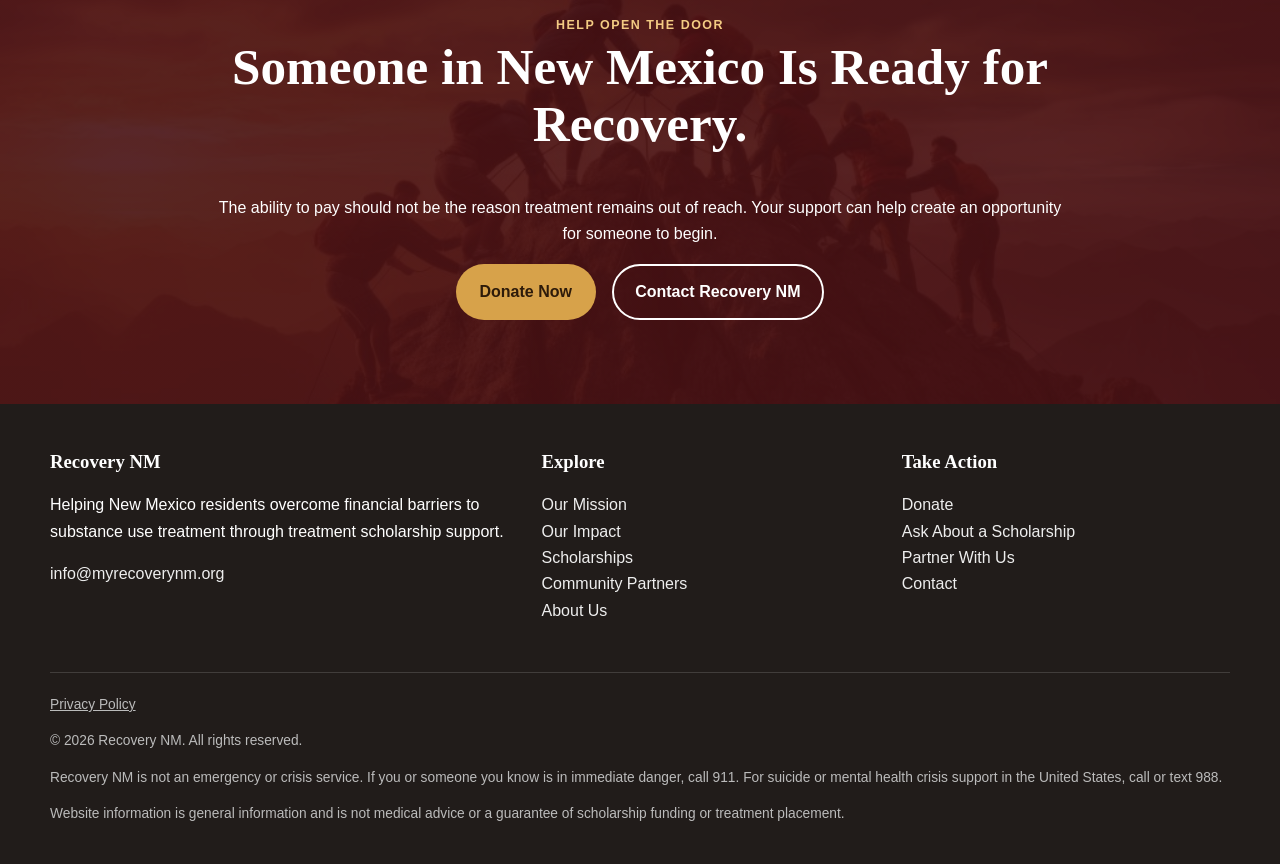
==== commit 1a59b78d: "Update index.html" ====
--- a/index.html
+++ b/index.html
@@ -1,7 +1,14 @@
-```
 <!doctype html>
 <html lang="en">
 <head>
+<!-- Google Analytics 4 — Recovery NM -->
+<script async src="https://www.googletagmanager.com/gtag/js?id=G-L3KJGMW06C"></script>
+<script>
+  window.dataLayer = window.dataLayer || [];
+  function gtag(){dataLayer.push(arguments);}
+  gtag('js', new Date());
+  gtag('config', 'G-L3KJGMW06C');
+</script>
 <meta charset="utf-8"><meta name="viewport" content="width=device-width,initial-scale=1">
 <title>Recovery NM | Help Fund Addiction Treatment for New Mexicans</title>
 <meta name="description" content="Recovery NM helps New Mexico residents overcome financial barriers to substance use treatment through treatment scholarships. Donate, partner, or ask about assistance.">
@@ -11,6 +18,8 @@
 <meta property="og:title" content="Recovery NM | Help Open the Door to Recovery">
 <meta property="og:description" content="Help New Mexicans overcome financial barriers to substance use treatment through treatment scholarships.">
 <meta property="og:image" content="https://myrecoverynm.org/HEART-HANDS.jpg">
+<meta property="og:image:alt" content="Recovery NM supports treatment access for New Mexicans">
+<meta name="twitter:card" content="summary_large_image">
 <meta name="theme-color" content="#681c1f"><link rel="icon" href="/LOGO.png">
 <script type="application/ld+json">
 {
@@ -47,9 +56,9 @@
 <style>
 :root{--wine:#681c1f;--dark:#481114;--sand:#f6f0e7;--cream:#fffaf4;--gold:#d7a24a;--ink:#24211f;--muted:#625e59;--line:#e6dcd0;--max:1180px}
 *{box-sizing:border-box}html{scroll-behavior:smooth}body{margin:0;font-family:Arial,sans-serif;color:var(--ink);line-height:1.65}img{max-width:100%;display:block}a{color:inherit}.c{width:min(var(--max),calc(100% - 40px));margin:auto}h1,h2,h3{font-family:Georgia,serif;line-height:1.12;margin-top:0}h2{font-size:clamp(2rem,4vw,3.25rem)}p{margin-top:0}.ey{color:var(--wine);font-weight:800;text-transform:uppercase;letter-spacing:.12em;font-size:.78rem}.lead{font-size:1.15rem;color:var(--muted);max-width:760px}.btn{display:inline-flex;justify-content:center;align-items:center;min-height:50px;padding:.8rem 1.35rem;border-radius:999px;text-decoration:none;font-weight:800;border:2px solid transparent}.primary{background:var(--gold);color:#2d1b0a}.wine{background:var(--wine);color:#fff}.outline{border-color:var(--wine);color:var(--wine);background:#fff}
-.top{background:var(--dark);color:#fff;text-align:center;padding:.45rem 1rem;font-size:.9rem}.top a{font-weight:700}header{position:sticky;top:0;z-index:10;background:#fff;border-bottom:1px solid var(--line)}.navwrap{height:82px;display:flex;align-items:center;justify-content:space-between;gap:2rem}.brand{display:flex;align-items:center;gap:.75rem;text-decoration:none}.brand img{width:60px;height:60px;object-fit:contain}.brand strong{font:700 1.3rem Georgia,serif;color:var(--wine)}.brand small{display:block;color:var(--muted)}nav{display:flex;align-items:center;gap:1.15rem}nav a{text-decoration:none;font-weight:700;font-size:.93rem}.toggle{display:none;border:0;background:none;font-size:1.7rem;color:var(--wine)}
+.top{background:var(--dark);color:#fff;text-align:center;padding:.45rem 1rem;font-size:.9rem}.top a{font-weight:700}header{position:sticky;top:0;z-index:10;background:#fff;border-bottom:1px solid var(--line)}.navwrap{height:82px;display:flex;align-items:center;justify-content:space-between;gap:2rem}.brand{display:flex;align-items:center;gap:.75rem;text-decoration:none}.brand img{width:60px;height:60px;object-fit:contain}.brand strong{font:700 1.3rem Georgia,serif;color:var(--wine)}.brand small{display:block;color:var(--muted)}nav{display:flex;align-items:center;gap:1.15rem}nav a{text-decoration:none;font-weight:700;font-size:.93rem}.toggle{display:none;border:0;background:none;font-size:1.7rem;color:var(--wine);cursor:pointer}
 .hero{min-height:680px;display:grid;align-items:center;color:#fff;background:linear-gradient(90deg,rgba(65,14,18,.93),rgba(70,18,21,.78),rgba(30,15,14,.35)),url('/HERO-CLIMBERS.jpg') center/cover}.hero .ey{color:#f3cb83}.heroin{max-width:790px;padding:6rem 0}.hero h1{font-size:clamp(3rem,7vw,5.6rem);margin-bottom:1.2rem}.hero p{font-size:1.25rem;max-width:730px;color:#f7eeee}.actions{display:flex;gap:1rem;flex-wrap:wrap}.hero .outline{border-color:#fff;color:#fff;background:transparent}.strip{background:var(--gold);padding:1rem;text-align:center;font-weight:800;color:#3c250d}
-section{padding:5.3rem 0}.center{text-align:center}.center .lead{margin:auto}.belief{max-width:900px;margin:2.5rem auto 0;padding:2rem;background:var(--cream);border-left:5px solid var(--gold);border-radius:0 20px 20px 0;font:1.65rem Georgia,serif;color:var(--wine)}
+section{padding:5.3rem 0;scroll-margin-top:95px}.center{text-align:center}.center .lead{margin:auto}.belief{max-width:900px;margin:2.5rem auto 0;padding:2rem;background:var(--cream);border-left:5px solid var(--gold);border-radius:0 20px 20px 0;font:1.65rem Georgia,serif;color:var(--wine)}
 .soft{background:var(--sand)}.steps{display:grid;grid-template-columns:repeat(4,1fr);gap:1rem;margin-top:2.5rem}.card{background:#fff;border:1px solid var(--line);border-radius:20px;padding:1.7rem}.num{width:42px;height:42px;border-radius:50%;display:grid;place-items:center;background:var(--wine);color:#fff;font-weight:800;margin-bottom:1rem}.card p{color:var(--muted);margin-bottom:0}
 .split{display:grid;grid-template-columns:1fr 1fr;gap:3rem;align-items:center}.photo{min-height:480px;border-radius:28px;background:url('/HEART-HANDS.jpg') center/cover;box-shadow:0 18px 50px #0002}.checks{list-style:none;padding:0}.checks li{padding:.5rem 0 .5rem 2rem;position:relative}.checks li:before{content:"✓";position:absolute;left:0;color:#315e4a;font-weight:900}
 .impact{background:var(--wine);color:#fff}.impact .ey{color:#f3cb83}.impact .lead{color:#f3e8e8}.three{display:grid;grid-template-columns:repeat(3,1fr);gap:1rem;margin-top:2rem}.impact .card{background:#ffffff12;border-color:#ffffff2b}.impact .card p{color:#f2e6e6}.note{margin-top:2rem;padding:1.2rem;background:#0002;border-radius:14px}
@@ -66,11 +75,11 @@
 <div class="top">Questions? <a href="mailto:info@myrecoverynm.org">info@myrecoverynm.org</a></div>
 <header><div class="c navwrap">
 <a class="brand" href="/"><img src="/LOGO.png" width="120" height="120" alt="Recovery NM logo"><span><strong>Recovery NM</strong><small>New Mexicans Helping New Mexicans</small></span></a>
-<button class="toggle" aria-label="Open navigation" aria-expanded="false">☰</button>
-<nav id="nav"><a href="#mission">Our Mission</a><a href="#impact">Our Impact</a><a href="#scholarships">Scholarships</a><a href="/community-partners.html">Partners</a><a href="/staff.html">About Us</a><a class="btn wine" href="/donate.html">Donate</a></nav>
+<button class="toggle" type="button" aria-controls="nav" aria-label="Open navigation" aria-expanded="false">☰</button>
+<nav id="nav" aria-label="Main navigation"><a href="#mission">Our Mission</a><a href="#impact">Our Impact</a><a href="#scholarships">Scholarships</a><a href="/community-partners">Partners</a><a href="/staff">About Us</a><a class="btn wine" href="/donate">Donate</a></nav>
 </div></header>
 <main>
-<section class="hero"><div class="c"><div class="heroin"><span class="ey">Recovery NM • New Mexico</span><h1>Give Someone the Chance to Recover.</h1><p>Your support helps New Mexicans overcome financial barriers to substance use treatment by funding treatment scholarships when cost stands between a person and the help they need.</p><div class="actions"><a class="btn primary" href="/donate.html">Donate Now</a><a class="btn outline" href="#how">See How Your Gift Helps</a></div></div></div></section>
+<section class="hero"><div class="c"><div class="heroin"><span class="ey">Recovery NM • New Mexico</span><h1>Give Someone the Chance to Recover.</h1><p>Your support helps New Mexicans overcome financial barriers to substance use treatment by funding treatment scholarships when cost stands between a person and the help they need.</p><div class="actions"><a class="btn primary" href="/donate">Donate Now</a><a class="btn outline" href="#how">See How Your Gift Helps</a></div></div></div></section>
 <div class="strip">Treatment should not be out of reach simply because someone cannot afford it.</div>
 
 <section id="mission" class="center"><div class="c"><span class="ey">Our Mission</span><h2>When Someone Is Ready for Recovery, Cost Shouldn't Close the Door.</h2><p class="lead">Recovery NM exists to help remove financial barriers that can prevent New Mexico residents from accessing substance use treatment. We raise funds for treatment scholarships so people can pursue care at qualified treatment providers in New Mexico.</p><div class="belief">No one should be denied the chance at recovery because of their financial situation.</div></div></section>
@@ -82,11 +91,11 @@
 <div class="card"><div class="num">4</div><h3>Recovery Gets a Chance</h3><p>The person has an opportunity to engage in treatment and begin building a path forward.</p></div>
 </div></div></section>
 
-<section id="scholarships"><div class="c split"><div class="photo" role="img" aria-label="Hands forming a heart"></div><div><span class="ey">Your Donation at Work</span><h2>Your Gift Becomes Access to Treatment.</h2><p class="lead">Donations to Recovery NM support treatment scholarships for New Mexico residents facing financial barriers to care.</p><ul class="checks"><li>Intensive outpatient treatment</li><li>Residential treatment</li><li>Medication-assisted treatment</li><li>Individual and group therapy</li><li>Aftercare and continuing recovery support when included in an approved scholarship</li></ul><div class="actions"><a class="btn wine" href="/donate.html">Help Fund Treatment</a><a class="btn outline" href="mailto:info@myrecoverynm.org?subject=Treatment%20Scholarship%20Inquiry">Ask About Assistance</a></div></div></div></section>
+<section id="scholarships"><div class="c split"><div class="photo" role="img" aria-label="Hands forming a heart"></div><div><span class="ey">Your Donation at Work</span><h2>Your Gift Becomes Access to Treatment.</h2><p class="lead">Donations to Recovery NM support treatment scholarships for New Mexico residents facing financial barriers to care.</p><ul class="checks"><li>Intensive outpatient treatment</li><li>Residential treatment</li><li>Medication-assisted treatment</li><li>Individual and group therapy</li><li>Aftercare and continuing recovery support when included in an approved scholarship</li></ul><div class="actions"><a class="btn wine" href="/donate">Help Fund Treatment</a><a class="btn outline" href="#scholarships">Ask About Assistance</a></div></div></div></section>
 
-<section class="impact" id="impact"><div class="c"><span class="ey">Impact With Integrity</span><h2>We Want Our Impact to Be Measurable — Not Exaggerated.</h2><p class="lead">As Recovery NM grows, this section will report verified scholarship funding, people assisted, participating treatment providers, and communities reached.</p><div class="three"><div class="card"><h3>Treatment Scholarships</h3><p>Funding is directed toward helping eligible New Mexico residents access treatment.</p></div><div class="card"><h3>New Mexico Focus</h3><p>Our mission centers on people and treatment resources within New Mexico.</p></div><div class="card"><h3>Community Partnership</h3><p>Treatment providers, donors, organizations, and communities can work together to expand access to recovery.</p></div></div><div class="note">Verified impact figures can be added here as they are compiled. This version intentionally avoids invented recipient counts, scholarship totals, or success stories.</div></div></section>
+<section class="impact" id="impact"><div class="c"><span class="ey">Impact With Integrity</span><h2>We Want Our Impact to Be Measurable — Not Exaggerated.</h2><p class="lead">As Recovery NM grows, this section will report verified scholarship funding, people assisted, participating treatment providers, and communities reached.</p><div class="three"><div class="card"><h3>Treatment Scholarships</h3><p>Funding is directed toward helping eligible New Mexico residents access treatment.</p></div><div class="card"><h3>New Mexico Focus</h3><p>Our mission centers on people and treatment resources within New Mexico.</p></div><div class="card"><h3>Community Partnership</h3><p>Treatment providers, donors, organizations, and communities can work together to expand access to recovery.</p></div></div><div class="note">We are committed to sharing verified scholarship and community impact figures as they become available. We do not publish unverified results or personal recovery stories without permission.</div></div></section>
 
-<section><div class="c"><span class="ey">Two Ways We Can Help</span><h2>Looking to Give — or Looking for Help?</h2><div class="two"><div class="card"><h3>I Want to Help Someone Recover</h3><p>Your contribution helps Recovery NM fund treatment scholarships and expand access to care for New Mexico residents facing financial barriers.</p><a class="btn wine" href="/donate.html">Donate to Recovery NM</a></div><div class="card"><h3>I Need Help Paying for Treatment</h3><p>If treatment costs are standing between you or someone you care about and getting help, contact Recovery NM to ask about scholarship assistance and current availability.</p><a class="btn outline" href="mailto:info@myrecoverynm.org?subject=Treatment%20Scholarship%20Inquiry">Request Information</a></div></div></div></section>
+<section><div class="c"><span class="ey">Two Ways We Can Help</span><h2>Looking to Give — or Looking for Help?</h2><div class="two"><div class="card"><h3>I Want to Help Someone Recover</h3><p>Your contribution helps Recovery NM fund treatment scholarships and expand access to care for New Mexico residents facing financial barriers.</p><a class="btn wine" href="/donate">Donate to Recovery NM</a></div><div class="card"><h3>I Need Help Paying for Treatment</h3><p>If treatment costs are standing between you or someone you care about and getting help, contact Recovery NM about current scholarship availability and possible treatment resources. Funding is not guaranteed.</p><a class="btn outline" href="#scholarships">Request Information</a></div></div></div></section>
 
 <section class="trust"><div class="c trustgrid"><div><span class="ey">Trust & Transparency</span><h2>Donors Deserve to Know What They're Supporting.</h2><p class="lead">Recovery NM is committed to earning trust through clear communication, responsible stewardship, and transparent reporting.</p><p>As organizational and financial documents are prepared for public release, appropriate information can be made available so donors, grantmakers, and community partners can better understand the work.</p></div><div class="trustpoints">
 <div class="card"><strong>501(c)(3) Nonprofit</strong><p>Recovery NM is a 501(c)(3) nonprofit organization. EIN: 99-3803172.</p></div>
@@ -96,16 +105,16 @@
 <div class="card"><strong>Questions Are Welcome</strong><p>Email <a href="mailto:info@myrecoverynm.org">info@myrecoverynm.org</a>.</p></div>
 </div></div></section>
 
-<section class="center"><div class="c"><span class="ey">Community Partners</span><h2>Recovery Takes a Community.</h2><p class="lead">Treatment providers, community organizations, public agencies, businesses, foundations, and individual donors can all play a role in expanding access to recovery.</p><div class="actions" style="justify-content:center;margin-top:1.5rem"><a class="btn wine" href="/community-partners.html">Meet Our Community Partners</a><a class="btn outline" href="mailto:info@myrecoverynm.org?subject=Recovery%20NM%20Partnership%20Inquiry">Become a Partner</a></div></div></section>
+<section class="center"><div class="c"><span class="ey">Community Partners</span><h2>Recovery Takes a Community.</h2><p class="lead">Treatment providers, community organizations, public agencies, businesses, foundations, and individual donors can all play a role in expanding access to recovery.</p><div class="actions" style="justify-content:center;margin-top:1.5rem"><a class="btn wine" href="/community-partners">Meet Our Community Partners</a><a class="btn outline" href="mailto:info@myrecoverynm.org?subject=Recovery%20NM%20Partnership%20Inquiry">Become a Partner</a></div></div></section>
 
 <section class="soft" id="contact"><div class="c contactgrid"><div><span class="ey">Contact Recovery NM</span><h2>Start a Conversation.</h2><p class="lead">Whether you're interested in donating, partnering, asking about assistance, or learning more about our mission, we'd like to hear from you.</p><div class="contactbox"><strong>Email</strong><p><a href="mailto:info@myrecoverynm.org">info@myrecoverynm.org</a></p><p class="small">Please do not send sensitive medical information by ordinary email.</p></div></div>
-<div class="contactbox"><form name="recovery-nm-contact" method="POST" data-netlify="true" netlify-honeypot="bot-field"><input type="hidden" name="form-name" value="recovery-nm-contact"><p hidden><label>Leave blank: <input name="bot-field"></label></p><div class="row"><div><label for="name">Name</label><input id="name" name="name" required></div><div><label for="email">Email</label><input id="email" name="email" type="email" required></div></div><div><label for="reason">I'm contacting Recovery NM about</label><select id="reason" name="reason" required><option value="">Please select</option><option>Making a donation</option><option>Treatment scholarship assistance</option><option>Community partnership</option><option>Grant or foundation inquiry</option><option>General question</option></select></div><div><label for="message">Message</label><textarea id="message" name="message" required></textarea></div><button class="btn wine" type="submit">Send Message</button><p class="small">Please do not submit medical records, Social Security numbers, insurance IDs, or other highly sensitive information through this general form.</p></form></div>
+<div class="contactbox"><form name="recovery-nm-contact" method="POST" data-netlify="true" netlify-honeypot="bot-field"><input type="hidden" name="form-name" value="recovery-nm-contact"><p hidden><label>Leave blank: <input name="bot-field"></label></p><div class="row"><div><label for="name">Name</label><input id="name" name="name" required></div><div><label for="email">Email</label><input id="email" name="email" type="email" required></div></div><div><label for="reason">I'm contacting Recovery NM about</label><select id="reason" name="reason" required><option value="">Please select</option><option>Making a donation</option><option>Treatment scholarship assistance</option><option>Community partnership</option><option>Grant or foundation inquiry</option><option>General question</option></select></div><div><label for="message">Message</label><textarea id="message" name="message" required></textarea></div><button class="btn wine" type="submit">Send Message</button><p class="small">Please do not submit medical records, Social Security numbers, insurance IDs, or other highly sensitive information through this general form. See our <a href="/privacy-policy">Privacy Policy</a>.</p></form></div>
 </div></section>
 
-<section class="final"><div class="c"><span class="ey">Help Open the Door</span><h2>Someone in New Mexico Is Ready for Recovery.</h2><p>The ability to pay should not be the reason treatment remains out of reach. Your support can help create an opportunity for someone to begin.</p><div class="actions"><a class="btn primary" href="/donate.html">Donate Now</a><a class="btn outline" href="mailto:info@myrecoverynm.org">Contact Recovery NM</a></div></div></section>
+<section class="final"><div class="c"><span class="ey">Help Open the Door</span><h2>Someone in New Mexico Is Ready for Recovery.</h2><p>The ability to pay should not be the reason treatment remains out of reach. Your support can help create an opportunity for someone to begin.</p><div class="actions"><a class="btn primary" href="/donate">Donate Now</a><a class="btn outline" href="mailto:info@myrecoverynm.org">Contact Recovery NM</a></div></div></section>
 </main>
 
-<footer><div class="c"><div class="foot"><div><h3>Recovery NM</h3><p>Helping New Mexico residents overcome financial barriers to substance use treatment through treatment scholarship support.</p><p><a href="mailto:info@myrecoverynm.org">info@myrecoverynm.org</a></p></div><div><h3>Explore</h3><ul><li><a href="#mission">Our Mission</a></li><li><a href="#impact">Our Impact</a></li><li><a href="#scholarships">Scholarships</a></li><li><a href="/community-partners.html">Community Partners</a></li><li><a href="/staff.html">About Us</a></li></ul></div><div><h3>Take Action</h3><ul><li><a href="/donate.html">Donate</a></li><li><a href="mailto:info@myrecoverynm.org?subject=Treatment%20Scholarship%20Inquiry">Ask About a Scholarship</a></li><li><a href="mailto:info@myrecoverynm.org?subject=Recovery%20NM%20Partnership%20Inquiry">Partner With Us</a></li><li><a href="#contact">Contact</a></li></ul></div></div><div class="footbottom"><p><a href="/privacy-policy.html">Privacy Policy</a></p><p>© 2026 Recovery NM. All rights reserved.</p><p>Recovery NM is not an emergency or crisis service. If you or someone you know is in immediate danger, call 911. For suicide or mental health crisis support in the United States, call or text 988.</p><p>Website information is general information and is not medical advice or a guarantee of scholarship funding or treatment placement.</p></div></div></footer>
+<footer><div class="c"><div class="foot"><div><h3>Recovery NM</h3><p>Helping New Mexico residents overcome financial barriers to substance use treatment through treatment scholarship support.</p><p><a href="mailto:info@myrecoverynm.org">info@myrecoverynm.org</a></p></div><div><h3>Explore</h3><ul><li><a href="#mission">Our Mission</a></li><li><a href="#impact">Our Impact</a></li><li><a href="#scholarships">Scholarships</a></li><li><a href="/community-partners">Community Partners</a></li><li><a href="/staff">About Us</a></li></ul></div><div><h3>Take Action</h3><ul><li><a href="/donate">Donate</a></li><li><a href="#scholarships">Ask About a Scholarship</a></li><li><a href="mailto:info@myrecoverynm.org?subject=Recovery%20NM%20Partnership%20Inquiry">Partner With Us</a></li><li><a href="#contact">Contact</a></li></ul></div></div><div class="footbottom"><p><a href="/privacy-policy">Privacy Policy</a></p><p>© 2026 Recovery NM. All rights reserved.</p><p>Recovery NM is not an emergency or crisis service. If you or someone you know is in immediate danger, call 911. For suicide or mental health crisis support in the United States, call or text 988.</p><p>Website information is general information and is not medical advice or a guarantee of scholarship funding or treatment placement.</p></div></div></footer>
 
 <script>
 const b=document.querySelector('.toggle'),n=document.querySelector('#nav');
@@ -113,4 +122,3 @@
 n.querySelectorAll('a').forEach(a=>a.addEventListener('click',()=>{n.classList.remove('open');b.setAttribute('aria-expanded','false');b.textContent='☰'}));
 </script>
 </body></html>
-```
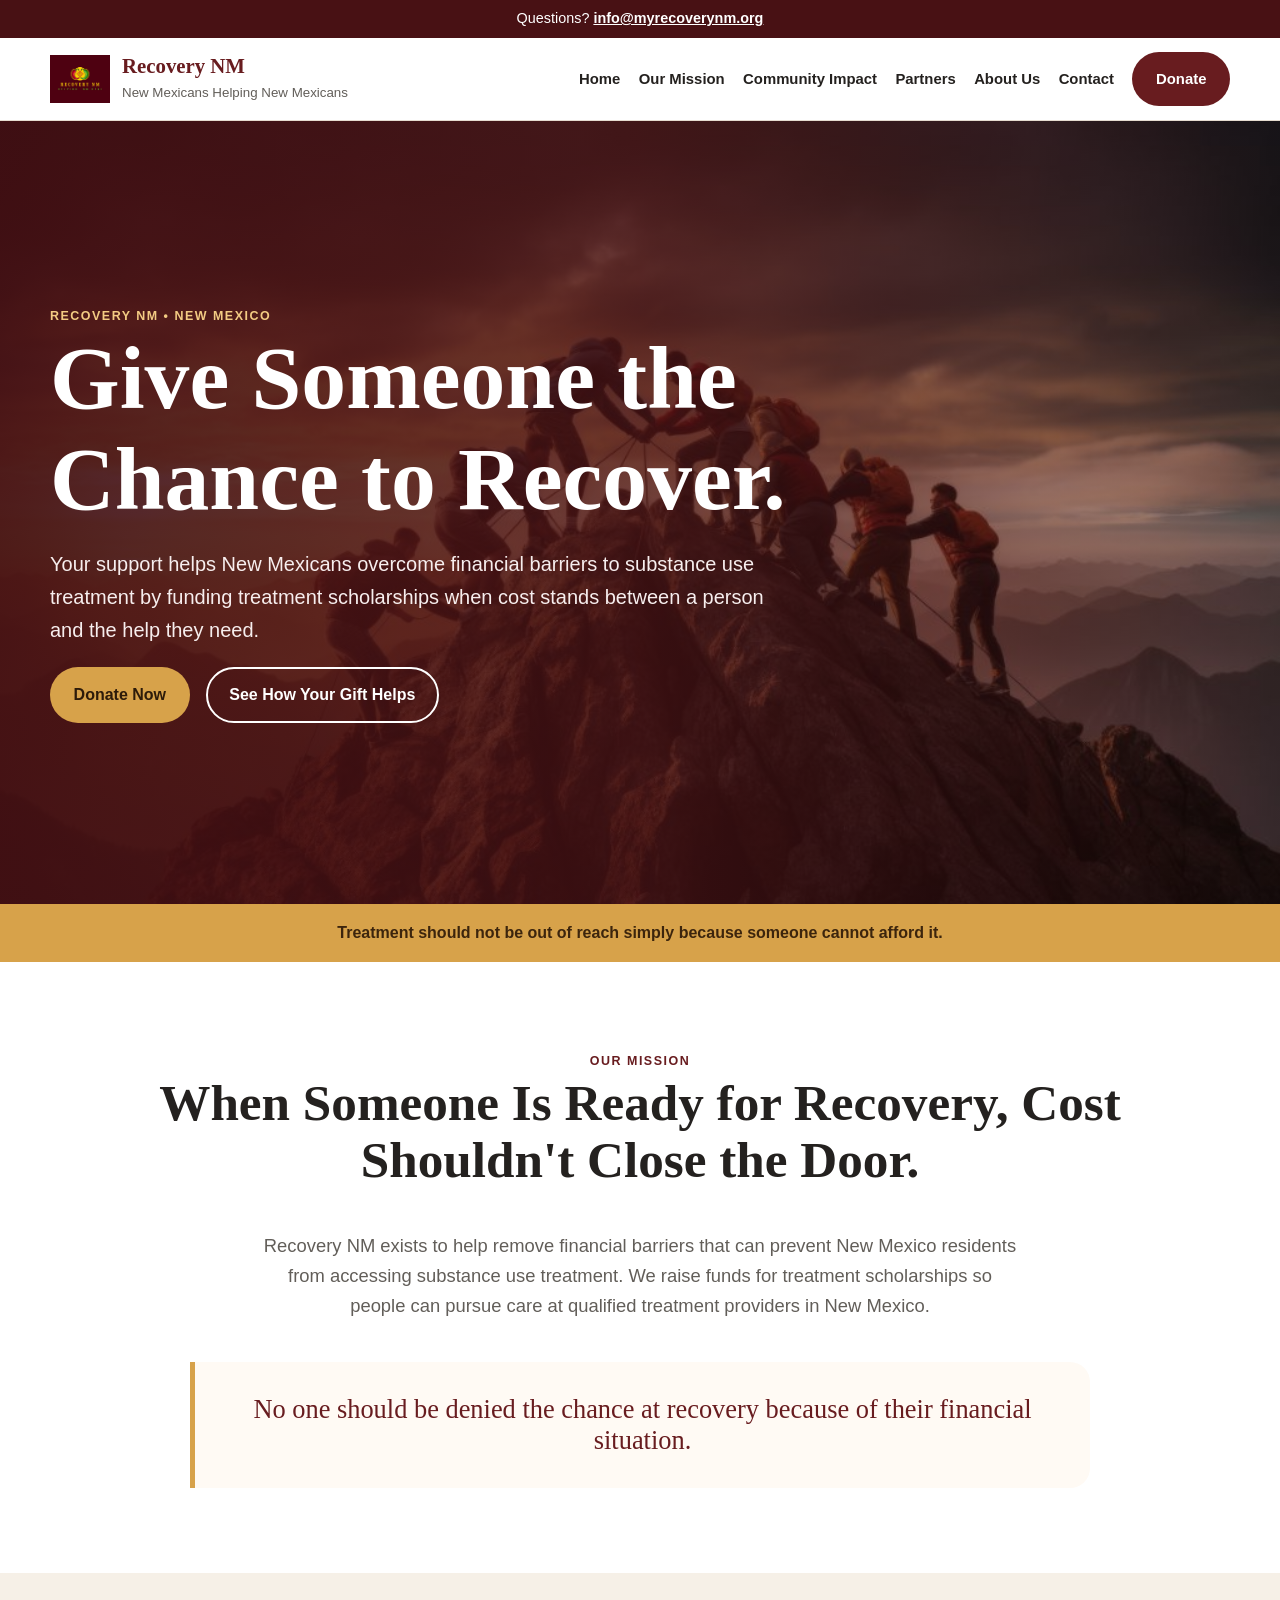
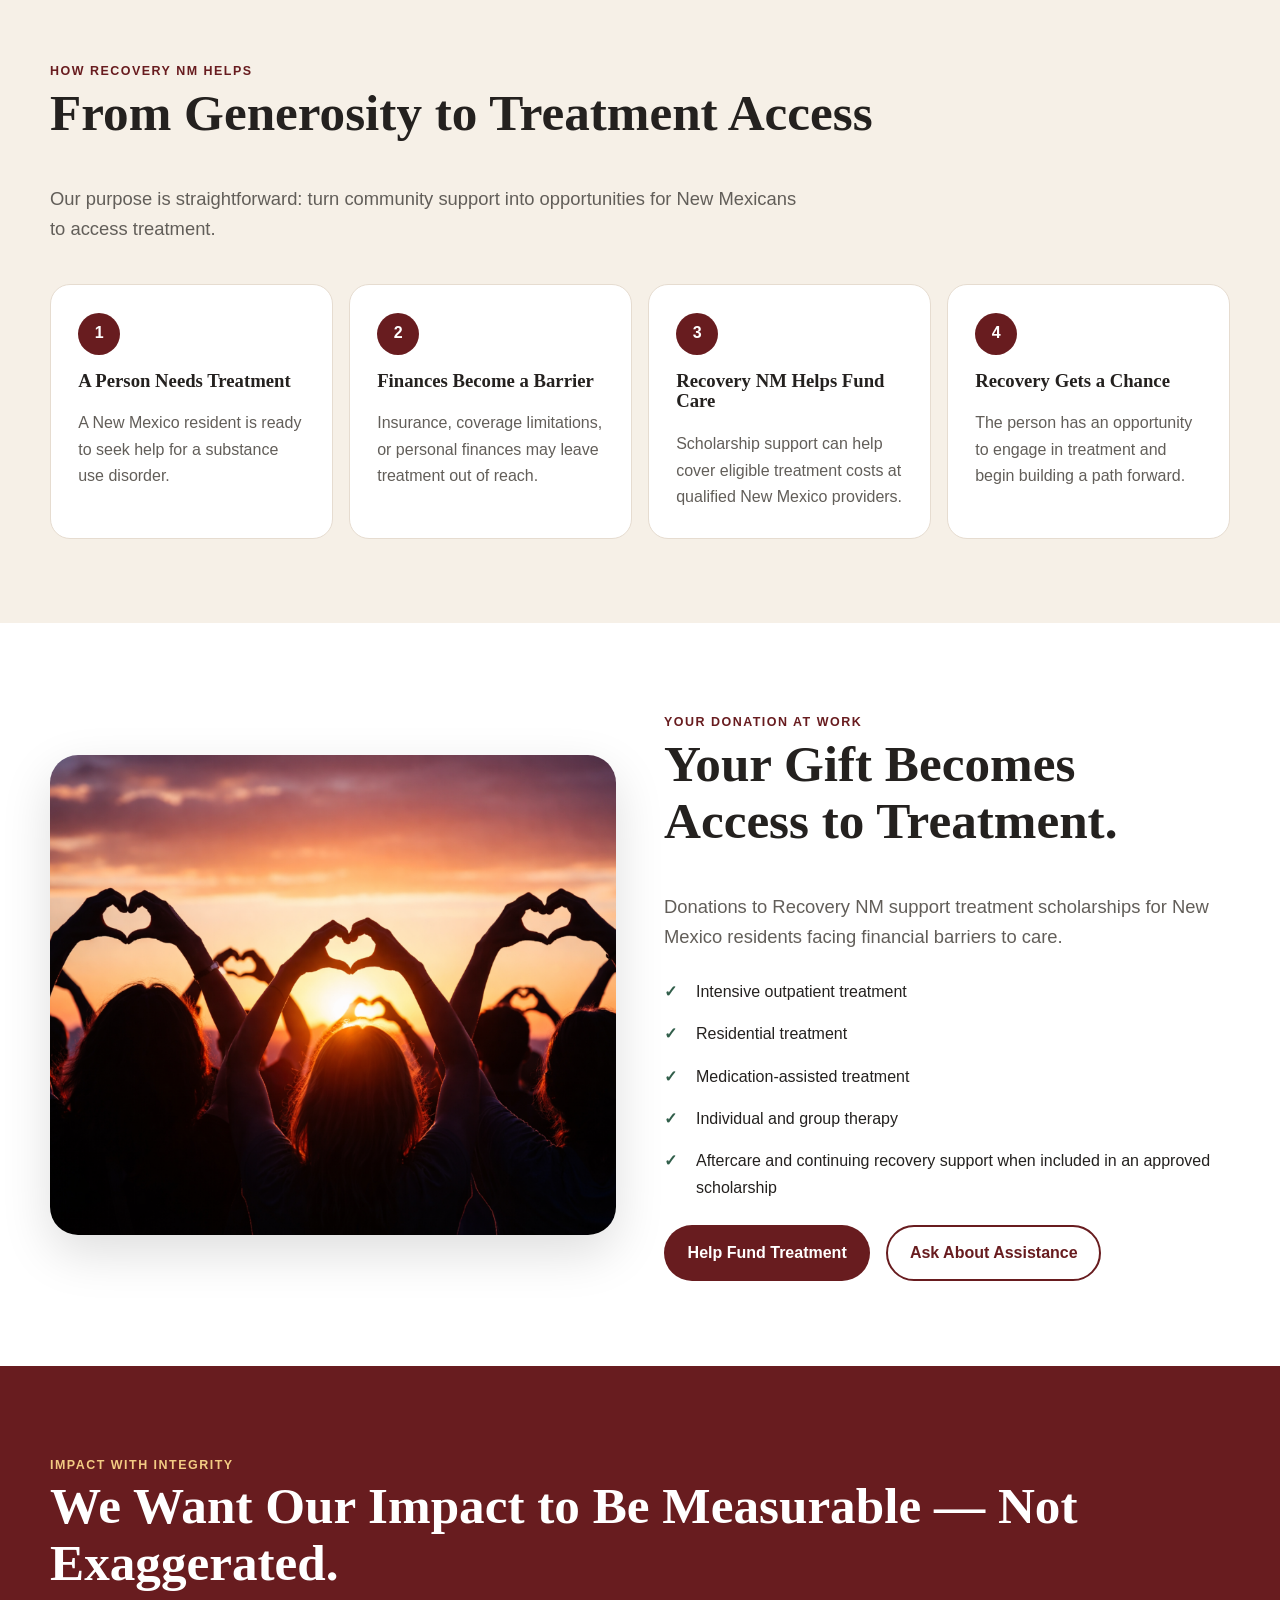
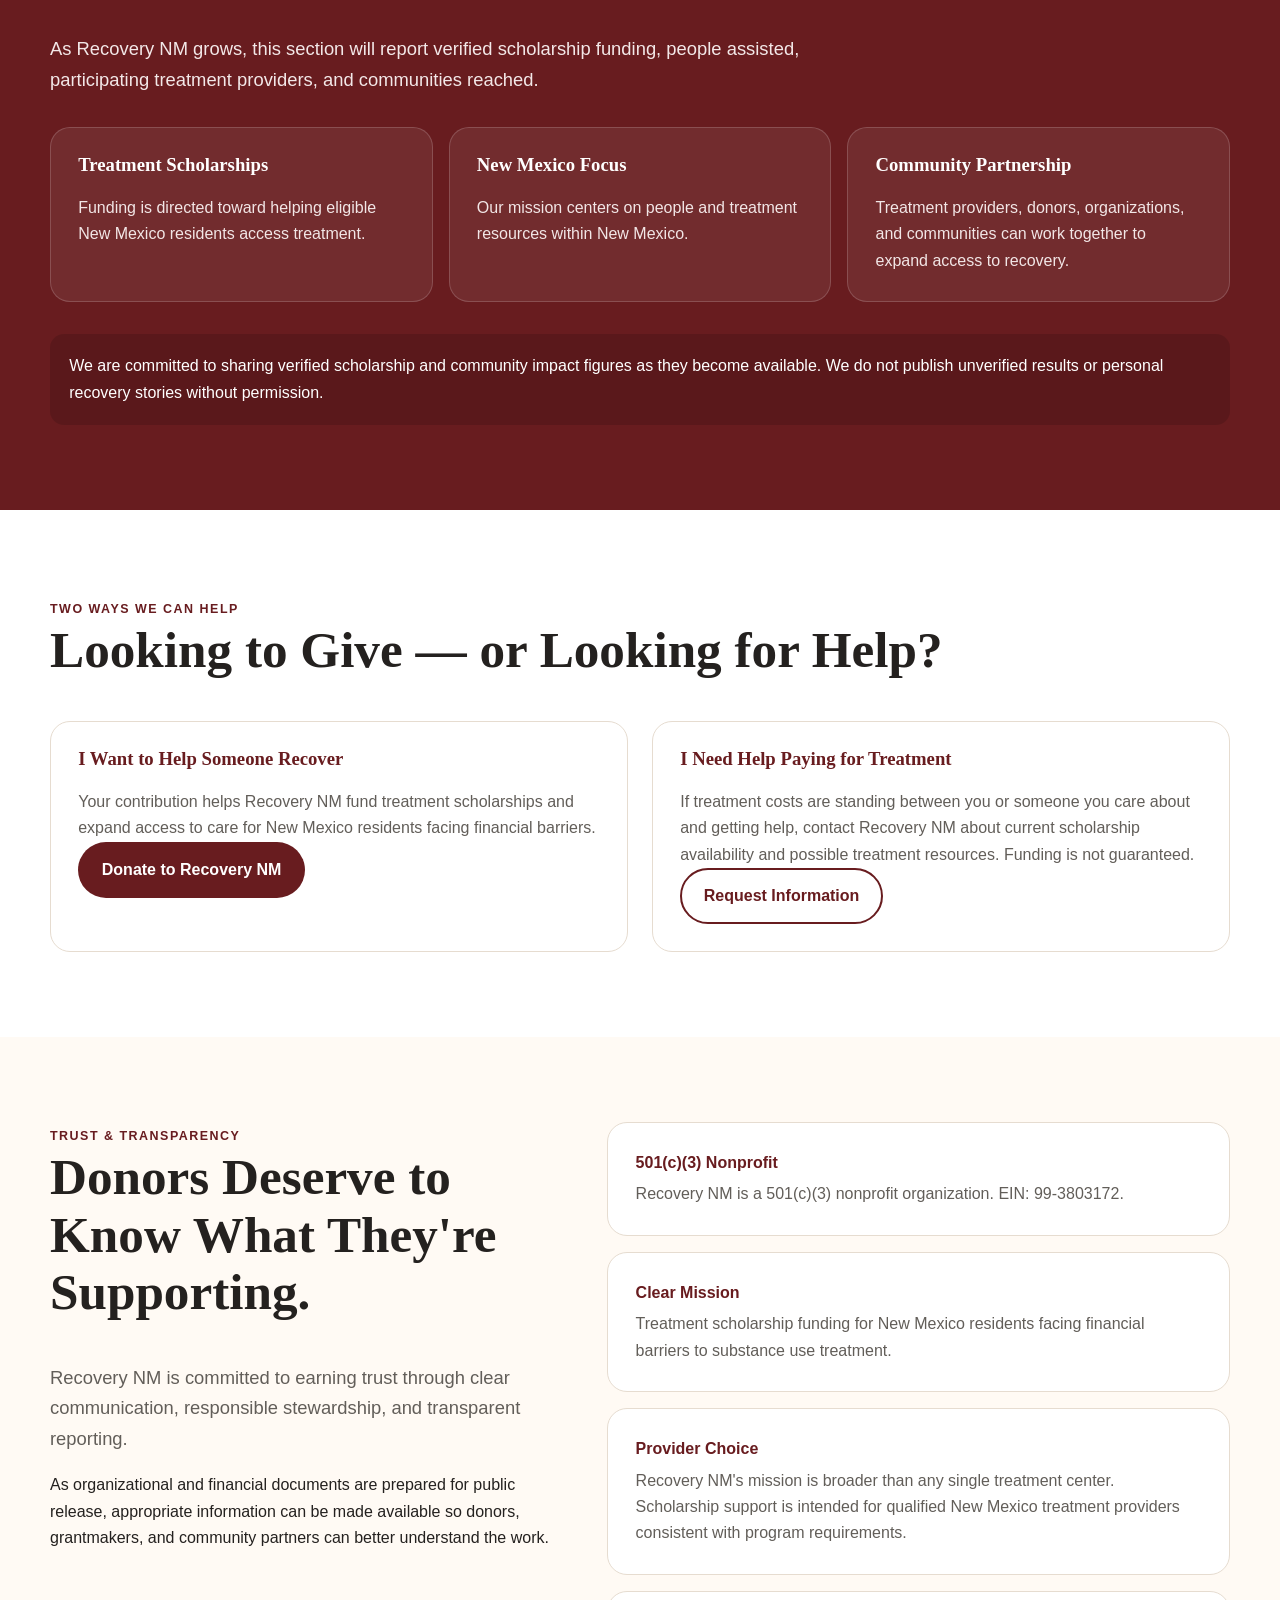
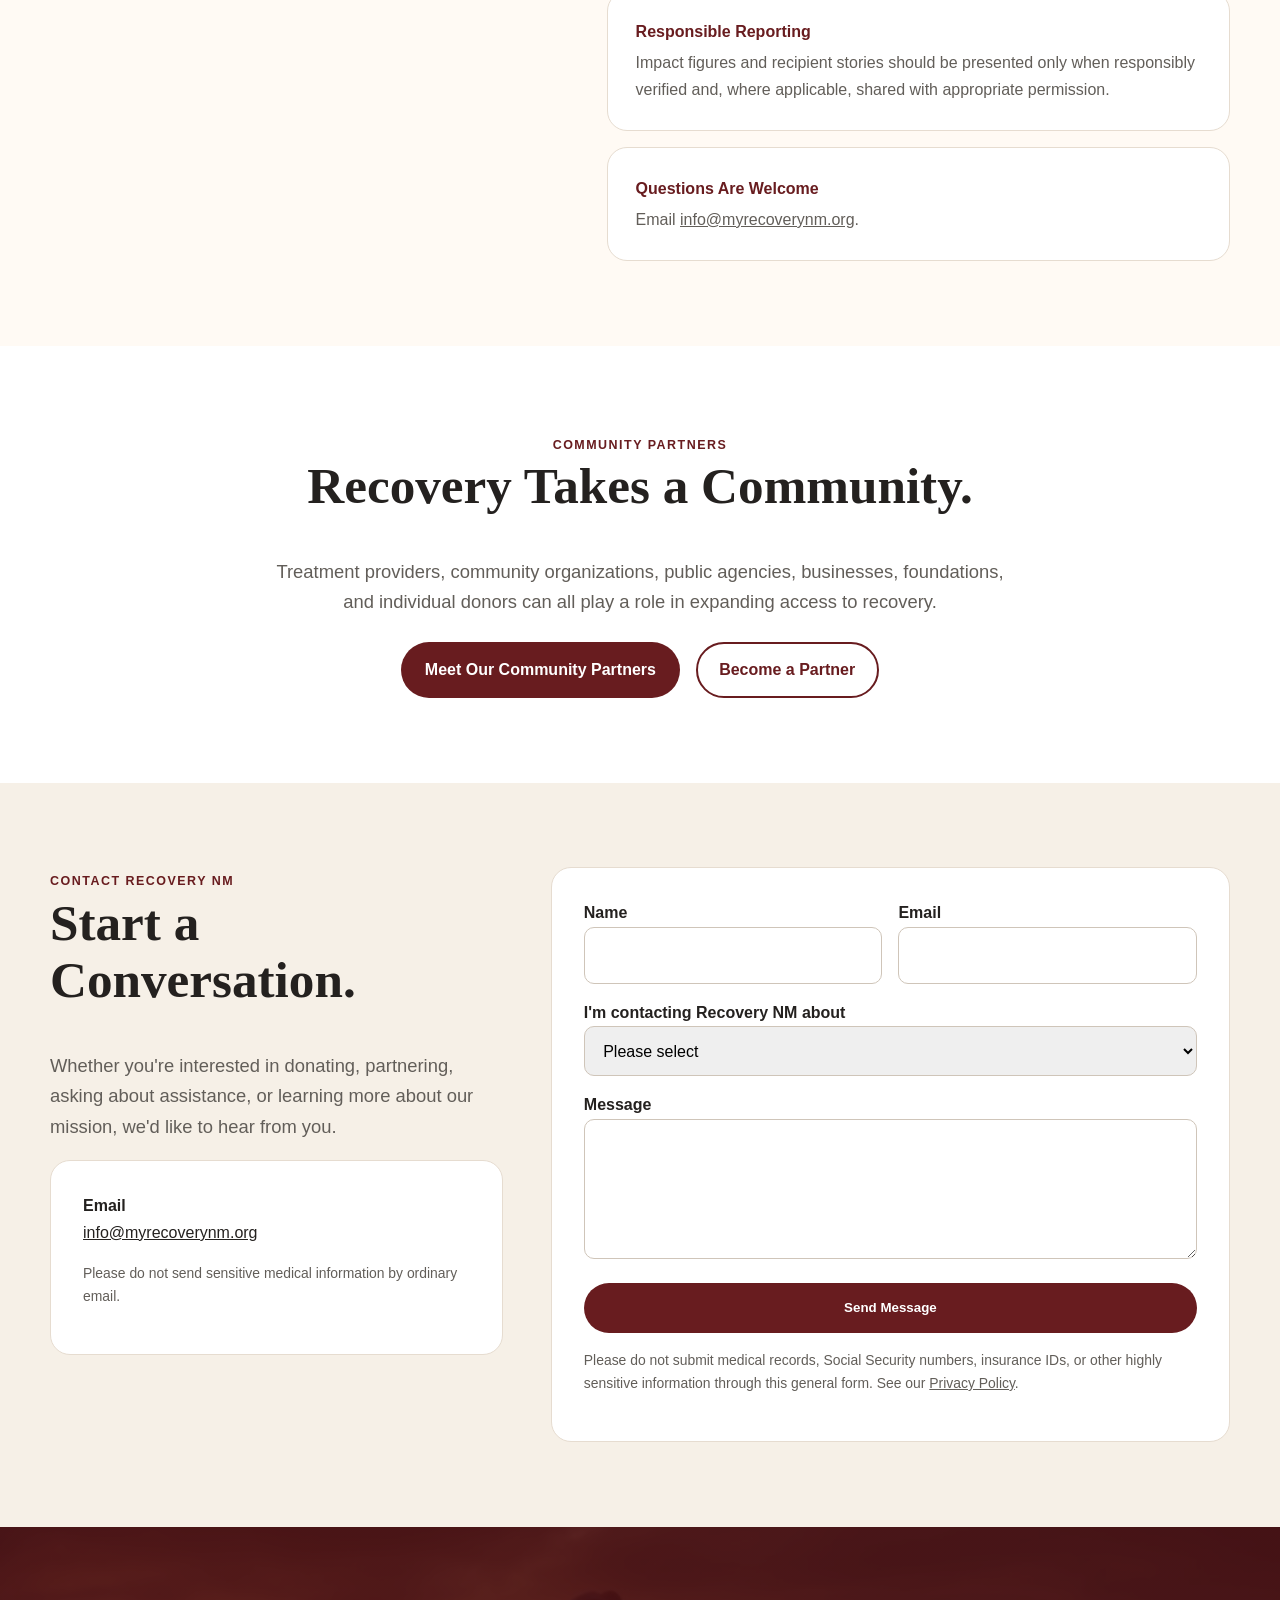
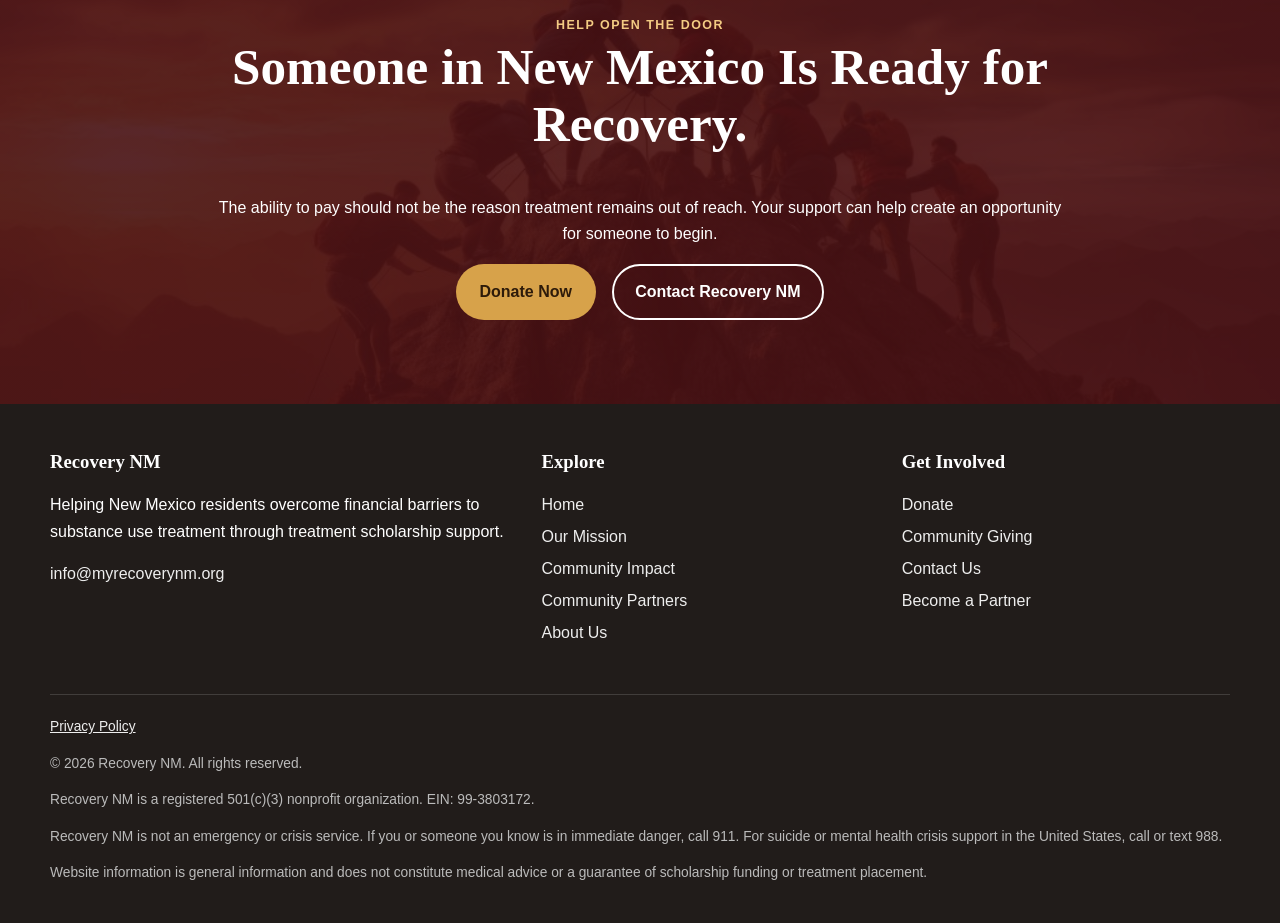
==== commit df693938: "Update index.html" ====
--- a/index.html
+++ b/index.html
@@ -69,15 +69,19 @@
 footer{background:#211c1a;color:#fff;padding:3rem 0 1.5rem}.foot{display:grid;grid-template-columns:1.4fr 1fr 1fr;gap:2rem}.foot ul{list-style:none;padding:0}.foot a{color:#eee;text-decoration:none}.footbottom{border-top:1px solid #ffffff25;margin-top:2rem;padding-top:1.3rem;color:#bbb;font-size:.86rem}
 @media(max-width:900px){.toggle{display:block}nav{display:none;position:absolute;top:82px;left:0;right:0;background:#fff;padding:1.2rem 20px;flex-direction:column;align-items:stretch}nav.open{display:flex}.steps{grid-template-columns:1fr 1fr}.split,.trustgrid,.contactgrid{grid-template-columns:1fr}.three{grid-template-columns:1fr}.photo{order:-1;min-height:360px}.foot{grid-template-columns:1fr 1fr}}
 @media(max-width:620px){.c{width:calc(100% - 28px)}.brand small{display:none}.brand strong{font-size:1.05rem}.brand img{width:50px;height:50px}.navwrap{height:70px}nav{top:70px}.hero{min-height:610px}.heroin{padding:4rem 0}section{padding:4rem 0}.steps,.two,.row,.foot{grid-template-columns:1fr}.actions{flex-direction:column}.actions .btn{width:100%}}
+
+/* Shared components: keep styles consistent on every page. */
+#site-header .site-header{position:sticky;top:0;z-index:10;background:#fff;border-bottom:1px solid var(--line)}
+#site-footer .site-footer{background:#211c1a;color:#fff;padding:3rem 0 1.5rem}
+#site-footer .foot ul{list-style:none;padding:0}
+#site-footer .foot li{margin:.35rem 0}
+#site-footer .foot a{color:#eee;text-decoration:none}
+#site-footer .footbottom a{color:#eee}
+@media(max-width:900px){#site-header .navwrap{position:relative}#site-header nav{z-index:20}}
 </style>
 </head>
 <body>
-<div class="top">Questions? <a href="mailto:info@myrecoverynm.org">info@myrecoverynm.org</a></div>
-<header><div class="c navwrap">
-<a class="brand" href="/"><img src="/LOGO.png" width="120" height="120" alt="Recovery NM logo"><span><strong>Recovery NM</strong><small>New Mexicans Helping New Mexicans</small></span></a>
-<button class="toggle" type="button" aria-controls="nav" aria-label="Open navigation" aria-expanded="false">☰</button>
-<nav id="nav" aria-label="Main navigation"><a href="#mission">Our Mission</a><a href="#impact">Our Impact</a><a href="#scholarships">Scholarships</a><a href="/community-partners">Partners</a><a href="/staff">About Us</a><a class="btn wine" href="/donate">Donate</a></nav>
-</div></header>
+<div id="site-header"></div>
 <main>
 <section class="hero"><div class="c"><div class="heroin"><span class="ey">Recovery NM • New Mexico</span><h1>Give Someone the Chance to Recover.</h1><p>Your support helps New Mexicans overcome financial barriers to substance use treatment by funding treatment scholarships when cost stands between a person and the help they need.</p><div class="actions"><a class="btn primary" href="/donate">Donate Now</a><a class="btn outline" href="#how">See How Your Gift Helps</a></div></div></div></section>
 <div class="strip">Treatment should not be out of reach simply because someone cannot afford it.</div>
@@ -114,11 +118,7 @@
 <section class="final"><div class="c"><span class="ey">Help Open the Door</span><h2>Someone in New Mexico Is Ready for Recovery.</h2><p>The ability to pay should not be the reason treatment remains out of reach. Your support can help create an opportunity for someone to begin.</p><div class="actions"><a class="btn primary" href="/donate">Donate Now</a><a class="btn outline" href="mailto:info@myrecoverynm.org">Contact Recovery NM</a></div></div></section>
 </main>
 
-<footer><div class="c"><div class="foot"><div><h3>Recovery NM</h3><p>Helping New Mexico residents overcome financial barriers to substance use treatment through treatment scholarship support.</p><p><a href="mailto:info@myrecoverynm.org">info@myrecoverynm.org</a></p></div><div><h3>Explore</h3><ul><li><a href="#mission">Our Mission</a></li><li><a href="#impact">Our Impact</a></li><li><a href="#scholarships">Scholarships</a></li><li><a href="/community-partners">Community Partners</a></li><li><a href="/staff">About Us</a></li></ul></div><div><h3>Take Action</h3><ul><li><a href="/donate">Donate</a></li><li><a href="#scholarships">Ask About a Scholarship</a></li><li><a href="mailto:info@myrecoverynm.org?subject=Recovery%20NM%20Partnership%20Inquiry">Partner With Us</a></li><li><a href="#contact">Contact</a></li></ul></div></div><div class="footbottom"><p><a href="/privacy-policy">Privacy Policy</a></p><p>© 2026 Recovery NM. All rights reserved.</p><p>Recovery NM is not an emergency or crisis service. If you or someone you know is in immediate danger, call 911. For suicide or mental health crisis support in the United States, call or text 988.</p><p>Website information is general information and is not medical advice or a guarantee of scholarship funding or treatment placement.</p></div></div></footer>
+<div id="site-footer"></div>
 
-<script>
-const b=document.querySelector('.toggle'),n=document.querySelector('#nav');
-b.addEventListener('click',()=>{const o=n.classList.toggle('open');b.setAttribute('aria-expanded',o);b.textContent=o?'✕':'☰'});
-n.querySelectorAll('a').forEach(a=>a.addEventListener('click',()=>{n.classList.remove('open');b.setAttribute('aria-expanded','false');b.textContent='☰'}));
-</script>
+<script src="/components/recovery-components.js" defer></script>
 </body></html>
